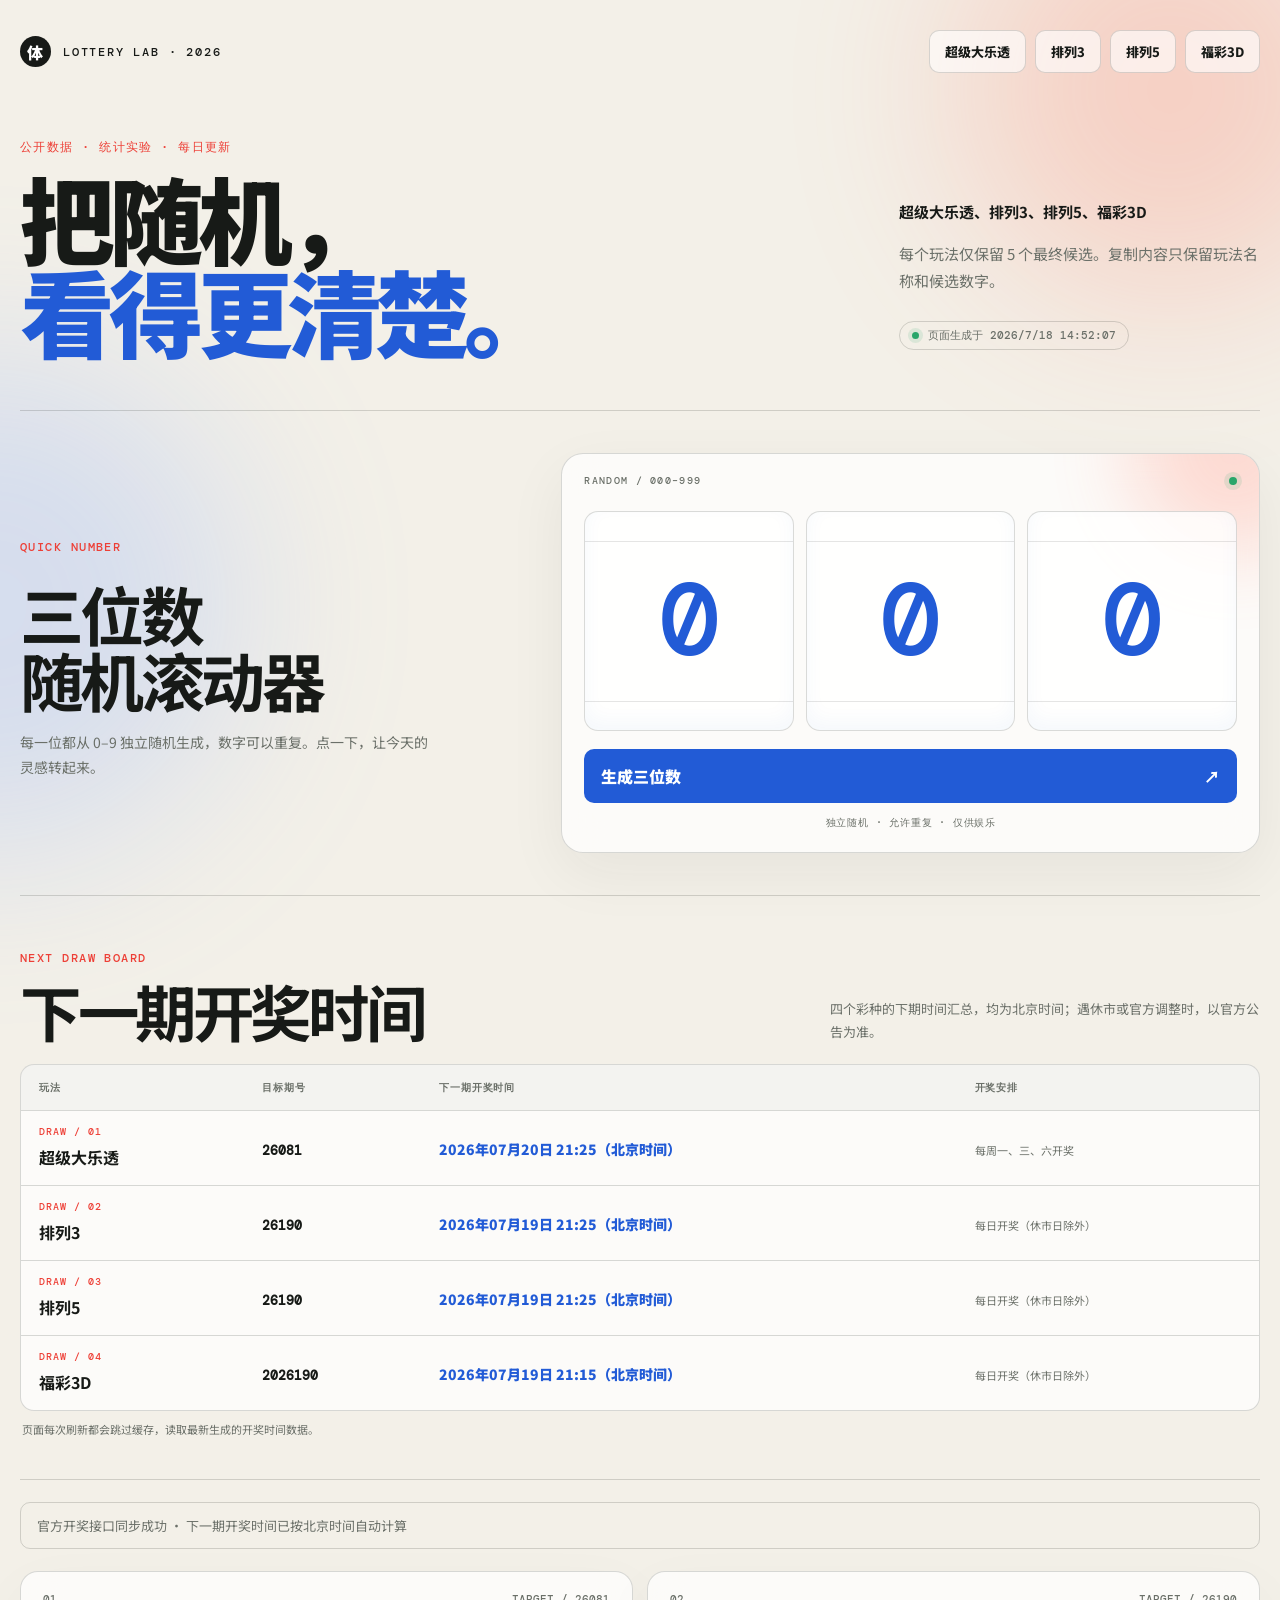
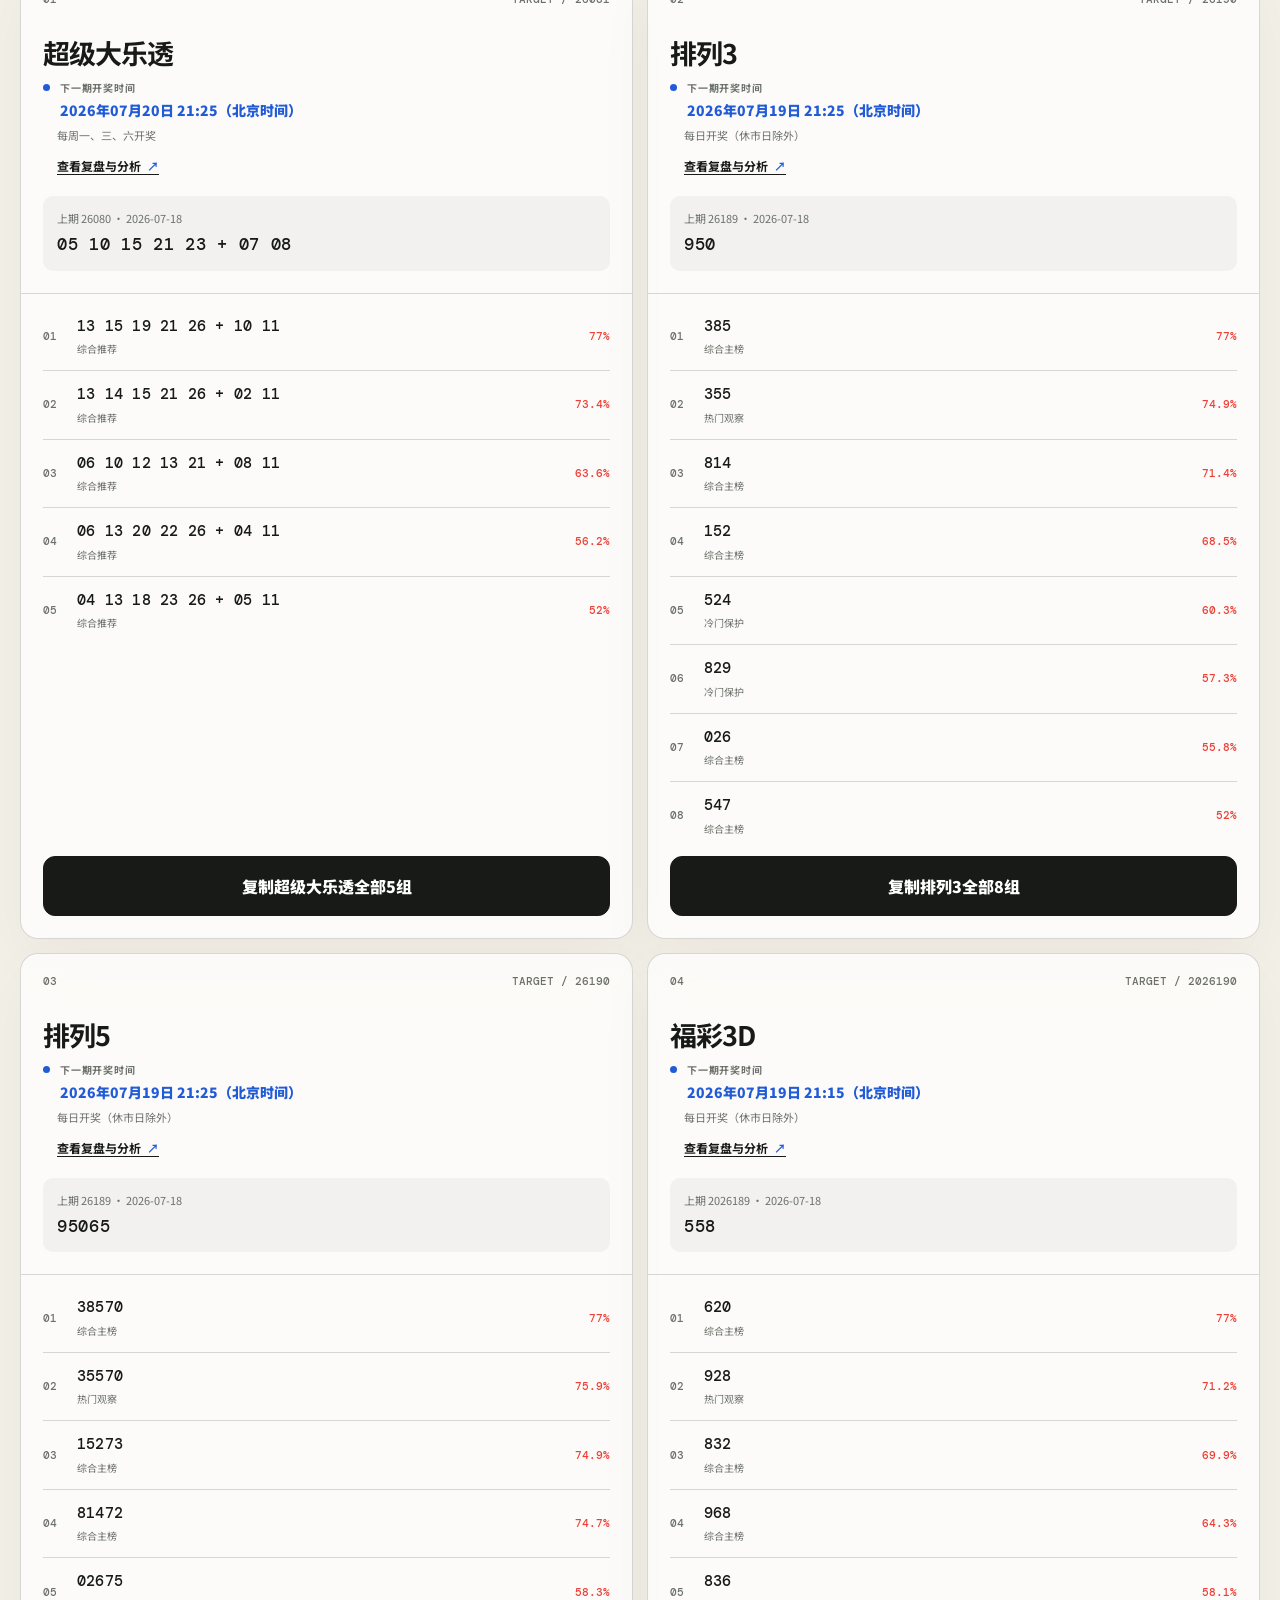
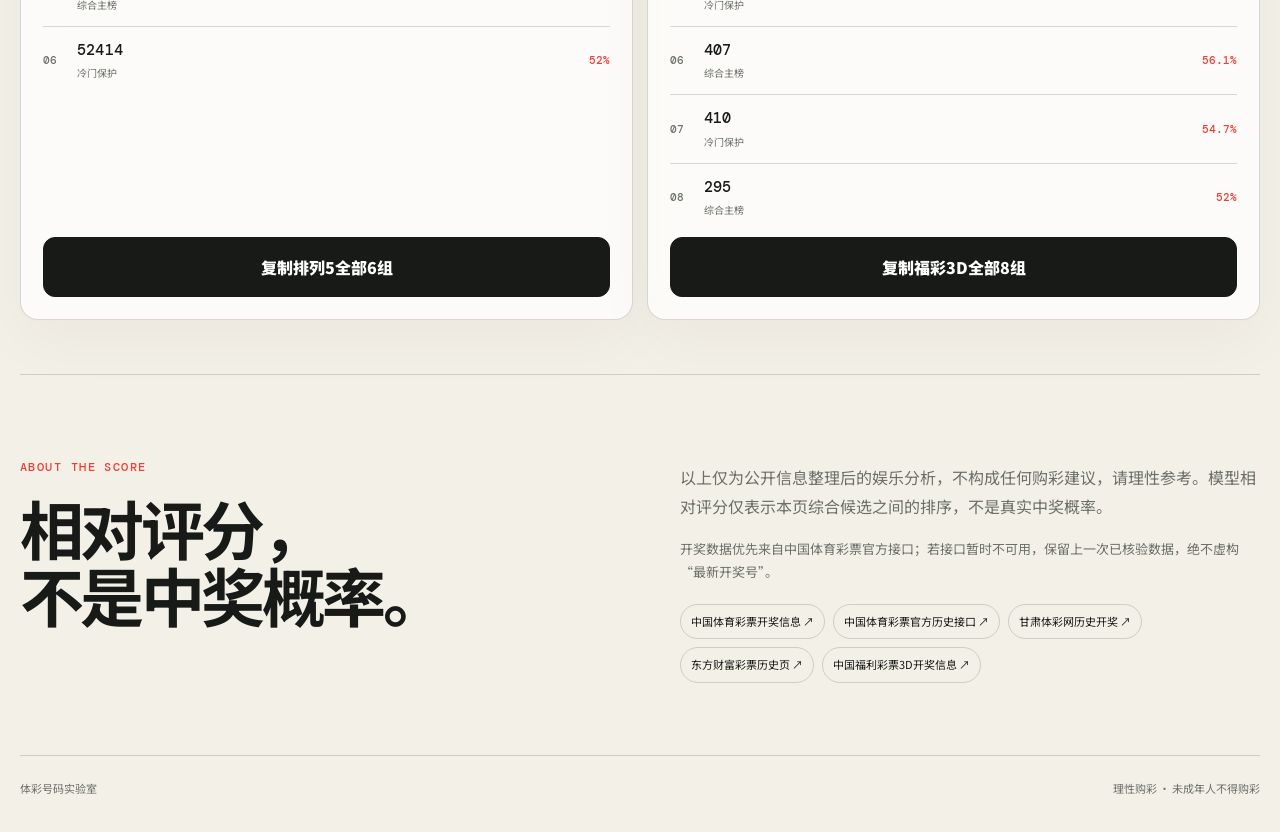
==== docs/index.html @ 4c5c23c2 "合并冷热候选为综合推荐清单" ====
<!doctype html>
<html lang="zh-CN">
<head>
  <meta charset="utf-8">
  <meta name="viewport" content="width=device-width, initial-scale=1">
  <meta name="description" content="超级大乐透、排列3、排列5、福彩3D公开开奖数据与娱乐候选排序。">
  <title>体彩号码实验室</title>
  <link rel="preconnect" href="https://fonts.googleapis.com">
  <link rel="preconnect" href="https://fonts.gstatic.com" crossorigin>
  <link href="https://fonts.googleapis.com/css2?family=DM+Mono:wght@400;500&family=Noto+Sans+SC:wght@400;500;600;700;900&display=swap" rel="stylesheet">
  <link rel="stylesheet" href="./assets/css/app.css?v=20260718-2">
</head>
<body>
  <div class="ambient ambient-a"></div>
  <div class="ambient ambient-b"></div>
  <main class="shell">
    <header class="hero">
      <div class="hero-top">
        <div class="brand"><span class="brand-mark">体</span><span>LOTTERY LAB · 2026</span></div>
        <nav class="theme-nav" aria-label="玩法导航">
          <a href="./dlt/">超级大乐透</a>
          <a href="./pl3/">排列3</a>
          <a href="./pl5/">排列5</a>
          <a href="./fc3d/">福彩3D</a>
        </nav>
      </div>
      <div class="hero-grid">
        <div>
          <p class="kicker">公开数据 · 统计实验 · 每日更新</p>
          <h1>把随机，<br><em>看得更清楚。</em></h1>
        </div>
        <div class="hero-aside">
          <p>超级大乐透、排列3、排列5、福彩3D</p>
          <p>每个玩法仅保留 5 个最终候选。复制内容只保留玩法名称和候选数字。</p>
          <div id="generated" class="sync-pill"><span></span>载入数据中</div>
        </div>
      </div>
    </header>

    <section class="number-roller" aria-labelledby="roller-title">
      <div class="roller-copy">
        <p class="section-label">QUICK NUMBER</p>
        <h2 id="roller-title">三位数<br>随机滚动器</h2>
        <p>每一位都从 0–9 独立随机生成，数字可以重复。点一下，让今天的灵感转起来。</p>
      </div>
      <div class="roller-machine">
        <div class="roller-topline">
          <span>RANDOM / 000–999</span>
          <span class="roller-light" aria-hidden="true"></span>
        </div>
        <div class="digit-window" aria-hidden="true">
          <span class="digit" data-digit>0</span>
          <span class="digit" data-digit>0</span>
          <span class="digit" data-digit>0</span>
        </div>
        <p id="roller-result" class="sr-only" aria-live="polite">当前号码：000</p>
        <button id="roll-button" class="roll-button" type="button">
          <span>生成三位数</span><span aria-hidden="true">↗</span>
        </button>
        <p class="roller-note">独立随机 · 允许重复 · 仅供娱乐</p>
      </div>
    </section>

    <section class="draw-board" aria-labelledby="draw-board-title">
      <div class="draw-board-head">
        <div>
          <p class="section-label">NEXT DRAW BOARD</p>
          <h2 id="draw-board-title">下一期开奖时间</h2>
        </div>
        <p class="draw-board-note">四个彩种的下期时间汇总，均为北京时间；遇休市或官方调整时，以官方公告为准。</p>
      </div>
      <div class="draw-board-table-wrap">
        <table class="draw-board-table">
          <thead>
            <tr>
              <th scope="col">玩法</th>
              <th scope="col">目标期号</th>
              <th scope="col">下一期开奖时间</th>
              <th scope="col">开奖安排</th>
            </tr>
          </thead>
          <tbody id="draw-board" aria-live="polite"></tbody>
        </table>
      </div>
      <p class="draw-board-refresh">页面每次刷新都会跳过缓存，读取最新生成的开奖时间数据。</p>
    </section>

    <section id="status" class="notice">正在读取最新数据……</section>
    <section id="games" class="games" aria-live="polite"></section>

    <section class="method">
      <div>
        <p class="section-label">ABOUT THE SCORE</p>
        <h2>相对评分，<br>不是中奖概率。</h2>
      </div>
      <div>
        <p id="disclaimer"></p>
        <p class="source-line">开奖数据优先来自中国体育彩票官方接口；若接口暂时不可用，保留上一次已核验数据，绝不虚构“最新开奖号”。</p>
        <div id="sources" class="sources"></div>
      </div>
    </section>

    <footer><span>体彩号码实验室</span><span>理性购彩 · 未成年人不得购彩</span></footer>
  </main>
  <div id="toast" class="toast" role="status"></div>
  <script src="./assets/js/app.js?v=20260718-2"></script>
</body>
</html>
---- docs/assets/css/app.css ----
:root {
  --ink: #171a17;
  --paper: #f3f0e8;
  --card: rgba(255,255,255,.72);
  --muted: #6b7069;
  --line: rgba(23,26,23,.16);
  --red: #ed3f36;
  --blue: #225bd6;
  --acid: #dfff54;
}

* { box-sizing: border-box; }
html { scroll-behavior: smooth; }
body {
  margin: 0;
  color: var(--ink);
  background: var(--paper);
  font-family: "Noto Sans SC", system-ui, sans-serif;
  min-height: 100vh;
  overflow-x: hidden;
}

button, a { font: inherit; }
.sr-only { position: absolute; width: 1px; height: 1px; padding: 0; margin: -1px; overflow: hidden; clip: rect(0, 0, 0, 0); white-space: nowrap; border: 0; }
.ambient { position: fixed; z-index: -1; border-radius: 999px; filter: blur(90px); opacity: .25; }
.ambient-a { width: 420px; height: 420px; background: #ff755d; top: -120px; right: -100px; }
.ambient-b { width: 500px; height: 500px; background: #80a7ff; bottom: 5%; left: -260px; }
.shell { width: min(1280px, calc(100% - 40px)); margin: 0 auto; }

.hero { padding: 30px 0 54px; border-bottom: 1px solid var(--line); }
.hero-top { display: flex; align-items: center; justify-content: space-between; gap: 24px; }
.brand { display: flex; align-items: center; gap: 12px; font: 500 12px/1 "DM Mono", monospace; letter-spacing: .15em; }
.brand-mark { display: grid; place-items: center; width: 31px; height: 31px; color: white; background: var(--ink); border-radius: 50%; font: 900 16px/1 "Noto Sans SC"; }
.theme-nav { display: flex; flex-wrap: wrap; justify-content: flex-end; gap: 9px; }
.theme-nav a { padding: 11px 15px; color: var(--ink); background: rgba(255,255,255,.62); border: 1px solid var(--line); border-radius: 10px; text-decoration: none; font-size: 13px; font-weight: 800; transition: color .18s, background .18s, border-color .18s, transform .18s; }
.theme-nav a:hover { color: white; background: var(--blue); border-color: var(--blue); transform: translateY(-2px); }
.theme-nav a:focus-visible { outline: 3px solid var(--blue); outline-offset: 2px; }
.hero-grid { display: grid; grid-template-columns: 1.55fr .7fr; align-items: end; gap: 80px; margin-top: 54px; }
.kicker, .section-label { font: 500 12px/1.4 "DM Mono", monospace; letter-spacing: .12em; color: var(--red); }
h1 { margin: 15px 0 0; font-size: clamp(48px, 7.4vw, 104px); line-height: .98; letter-spacing: -.065em; font-weight: 900; }
h1 em { color: var(--blue); font-style: normal; }
.hero-aside { font-size: 15px; line-height: 1.8; color: var(--muted); padding-bottom: 6px; }
.hero-aside p:first-child { color: var(--ink); font-weight: 700; }
.sync-pill { display: inline-flex; align-items: center; gap: 9px; margin-top: 12px; padding: 8px 12px; border: 1px solid var(--line); border-radius: 99px; font: 500 11px/1 "DM Mono", monospace; }
.sync-pill span { width: 7px; height: 7px; background: #28a66a; border-radius: 50%; box-shadow: 0 0 0 4px rgba(40,166,106,.12); }

.number-roller { display: grid; grid-template-columns: .82fr 1.18fr; gap: 56px; align-items: stretch; padding: 42px 0; border-bottom: 1px solid var(--line); }
.roller-copy { display: flex; flex-direction: column; justify-content: center; padding: 12px 0; }
.roller-copy h2 { margin: 14px 0 18px; font-size: clamp(38px, 5vw, 70px); line-height: 1.02; letter-spacing: -.055em; }
.roller-copy > p:last-child { max-width: 410px; margin: 0; color: var(--muted); font-size: 14px; line-height: 1.8; }
.roller-machine { position: relative; overflow: hidden; padding: 22px; color: var(--ink); background: var(--card); border: 1px solid var(--line); border-radius: 22px; box-shadow: 0 20px 60px rgba(40,38,30,.06); backdrop-filter: blur(18px); }
.roller-machine::after { content: ""; position: absolute; width: 210px; height: 210px; right: -80px; top: -110px; border-radius: 50%; background: #ff755d; filter: blur(42px); opacity: .24; pointer-events: none; }
.roller-topline { position: relative; z-index: 1; display: flex; align-items: center; justify-content: space-between; color: var(--muted); font: 500 10px/1 "DM Mono", monospace; letter-spacing: .13em; }
.roller-light { width: 8px; height: 8px; background: #28a66a; border-radius: 50%; box-shadow: 0 0 0 5px rgba(40,166,106,.12); }
.digit-window { position: relative; z-index: 1; display: grid; grid-template-columns: repeat(3, minmax(0,1fr)); gap: 12px; margin: 25px 0 18px; }
.digit { position: relative; display: grid; place-items: center; min-width: 0; aspect-ratio: 1 / 1.05; overflow: hidden; color: var(--blue); background: rgba(255,255,255,.8); border: 1px solid var(--line); border-radius: 14px; font: 500 clamp(54px, 8vw, 102px)/1 "DM Mono", monospace; font-variant-numeric: tabular-nums; box-shadow: inset 0 -8px 20px rgba(34,91,214,.045); }
.digit::before, .digit::after { content: ""; position: absolute; left: 0; width: 100%; height: 1px; background: rgba(23,26,23,.11); }
.digit::before { top: 13%; }
.digit::after { bottom: 13%; }
.digit.spinning { color: var(--red); animation: digit-pulse .12s linear infinite alternate; }
.roll-button { position: relative; z-index: 1; display: flex; align-items: center; justify-content: space-between; width: 100%; padding: 15px 17px; color: white; background: var(--blue); border: 0; border-radius: 10px; cursor: pointer; font-weight: 900; transition: transform .18s, background .18s; }
.roll-button:hover { transform: translateY(-2px); background: var(--ink); }
.roll-button:focus-visible { outline: 3px solid var(--ink); outline-offset: 3px; }
.roll-button:disabled { cursor: wait; transform: none; opacity: .72; }
.roller-note { position: relative; z-index: 1; margin: 13px 0 0; color: var(--muted); text-align: center; font: 500 10px/1.4 "DM Mono", monospace; letter-spacing: .08em; }
@keyframes digit-pulse { from { transform: translateY(-2px); opacity: .62; } to { transform: translateY(2px); opacity: 1; } }

.notice { margin: 22px 0; padding: 13px 16px; border: 1px solid var(--line); border-radius: 10px; color: var(--muted); font-size: 13px; }
.draw-board { padding: 42px 0; border-bottom: 1px solid var(--line); }
.draw-board-head { display: flex; align-items: end; justify-content: space-between; gap: 24px; margin-bottom: 20px; }
.draw-board-head h2 { margin: 10px 0 0; font-size: clamp(34px, 4.8vw, 62px); line-height: 1.05; letter-spacing: -.055em; }
.draw-board-note { max-width: 430px; margin: 0; color: var(--muted); font-size: 13px; line-height: 1.75; }
.draw-board-table-wrap { overflow-x: auto; background: var(--card); border: 1px solid var(--line); border-radius: 14px; }
.draw-board-table { width: 100%; min-width: 760px; border-collapse: collapse; }
.draw-board-table th, .draw-board-table td { padding: 16px 18px; text-align: left; border-bottom: 1px solid var(--line); }
.draw-board-table th { color: var(--muted); background: rgba(23,26,23,.035); font: 700 10px/1.3 "DM Mono", monospace; letter-spacing: .08em; }
.draw-board-table tbody tr:last-child td { border-bottom: 0; }
.draw-board-table tbody tr { transition: background .18s; }
.draw-board-table tbody tr:hover { background: rgba(26,95,255,.045); }
.draw-board-game { display: grid; gap: 8px; color: inherit; text-decoration: none; }
.draw-board-game strong { font-size: 16px; }
.draw-board-index { color: var(--red); font: 500 10px/1 "DM Mono", monospace; letter-spacing: .1em; }
.draw-board-table time { color: var(--blue); font-size: 14px; font-weight: 900; line-height: 1.5; }
.draw-board-issue { font: 700 13px/1.4 "DM Mono", monospace; }
.draw-board-schedule { color: var(--muted); font-size: 11px; }
.draw-board-refresh { margin: 10px 2px 0; color: var(--muted); font-size: 11px; }
.games { display: grid; grid-template-columns: repeat(2, minmax(0, 1fr)); grid-auto-rows: 1fr; gap: 14px; padding-bottom: 54px; }
.game-card { display: flex; flex-direction: column; min-width: 0; background: var(--card); border: 1px solid var(--line); border-radius: 18px; overflow: hidden; backdrop-filter: blur(18px); box-shadow: 0 20px 60px rgba(40,38,30,.04); }
.game-head { padding: 22px; border-bottom: 1px solid var(--line); }
.game-index { display: flex; justify-content: space-between; color: var(--muted); font: 500 11px/1 "DM Mono", monospace; }
.game-head h2 { margin: 28px 0 8px; font-size: 27px; letter-spacing: -.04em; }
.draw-time { display: grid; grid-template-columns: auto 1fr; align-items: center; gap: 5px 10px; margin: 0; color: var(--blue); }
.draw-time::before { content: ""; width: 7px; height: 7px; border-radius: 50%; background: var(--blue); }
.draw-time span { grid-column: 2; color: var(--muted); font-size: 10px; font-weight: 700; letter-spacing: .08em; }
.draw-time time { grid-column: 2; font-size: 14px; font-weight: 900; }
.schedule { margin: 7px 0 0 14px; color: var(--muted); font-size: 11px; }
.detail-link { display: inline-flex; align-items: center; gap: 6px; margin: 14px 0 0 14px; color: var(--ink); font-size: 12px; font-weight: 700; text-decoration: none; border-bottom: 1px solid var(--ink); }
.detail-link span { color: var(--blue); }
.detail-link:hover { color: var(--blue); border-color: var(--blue); }
.latest { margin-top: 20px; padding: 14px; background: rgba(23,26,23,.045); border-radius: 10px; }
.meta { color: var(--muted); font-size: 11px; }
.latest-number { margin-top: 7px; font: 500 17px/1.4 "DM Mono", monospace; letter-spacing: .04em; }
.candidates { padding: 9px 22px 6px; }
.candidate { display: grid; grid-template-columns: 27px minmax(0,1fr) auto; align-items: center; gap: 7px; padding: 14px 0; border-bottom: 1px solid var(--line); }
.candidate:last-child { border: 0; }
.rank { color: var(--muted); font: 500 11px/1 "DM Mono", monospace; }
.candidate-main { display: grid; gap: 5px; min-width: 0; }
.candidate-number { overflow: hidden; text-overflow: ellipsis; white-space: nowrap; font: 500 15px/1.3 "DM Mono", monospace; letter-spacing: .015em; }
.candidate-label { color: var(--muted); font-size: 10px; }
.score { color: var(--red); font: 500 11px/1 "DM Mono", monospace; white-space: nowrap; }
.copy-one { grid-column: 2 / 4; justify-self: start; padding: 0; color: var(--muted); background: none; border: 0; cursor: pointer; font-size: 11px; transition: color .2s; }
.copy-one:hover { color: var(--blue); }
.copy-all { min-height: 58px; margin: auto 22px 22px; padding: 17px 20px; border: 1px solid var(--ink); border-radius: 12px; color: white; background: var(--ink); cursor: pointer; font-size: 16px; font-weight: 900; transition: transform .18s, background .18s; }
.copy-all:hover { transform: translateY(-2px); background: var(--blue); border-color: var(--blue); }

.method { display: grid; grid-template-columns: 1fr 1fr; gap: 80px; padding: 72px 0; border-top: 1px solid var(--line); }
.method h2 { margin: 18px 0 0; font-size: clamp(36px, 5vw, 68px); line-height: 1.05; letter-spacing: -.055em; }
.method > div:last-child { color: var(--muted); line-height: 1.8; }
.source-line { font-size: 13px; }
.sources { display: flex; flex-wrap: wrap; gap: 8px; margin-top: 20px; }
.sources a { padding: 7px 10px; color: var(--ink); border: 1px solid var(--line); border-radius: 99px; font-size: 11px; text-decoration: none; }
.sources a:hover { border-color: var(--blue); color: var(--blue); }
footer { display: flex; justify-content: space-between; padding: 24px 0 36px; border-top: 1px solid var(--line); color: var(--muted); font-size: 11px; }
.toast { position: fixed; right: 22px; bottom: 22px; z-index: 5; padding: 12px 16px; color: white; background: var(--ink); border-radius: 9px; opacity: 0; transform: translateY(10px); pointer-events: none; transition: .2s; font-size: 13px; }
.toast.show { opacity: 1; transform: translateY(0); }

@media (max-width: 920px) {
  .hero-top { align-items: flex-start; flex-direction: column; }
  .theme-nav { width: 100%; display: grid; grid-template-columns: repeat(4, minmax(0, 1fr)); }
  .theme-nav a { text-align: center; }
  .hero-grid, .number-roller, .method { grid-template-columns: 1fr; gap: 32px; }
  .games { grid-template-columns: 1fr; }
}
@media (max-width: 560px) {
  .shell { width: min(100% - 24px, 1280px); }
  .hero { padding-top: 18px; }
  .theme-nav { grid-template-columns: repeat(2, minmax(0, 1fr)); }
  .hero-grid { margin-top: 42px; }
  h1 { font-size: 49px; }
  .number-roller { padding: 34px 0; gap: 24px; }
  .draw-board-head { display: block; }
  .draw-board-note { margin-top: 12px; }
  .draw-board-table th, .draw-board-table td { padding: 14px; }
  .roller-copy h2 { font-size: 42px; }
  .roller-machine { padding: 16px; border-radius: 17px; }
  .digit-window { gap: 8px; margin-top: 20px; }
  .digit { border-radius: 10px; font-size: clamp(52px, 20vw, 84px); }
  .candidate { grid-template-columns: 22px minmax(0,1fr) auto; }
  .candidate-number { font-size: 13px; }
  footer { gap: 20px; }
}

@media (prefers-reduced-motion: reduce) {
  .digit.spinning { animation: none; }
  .roll-button { transition: none; }
}
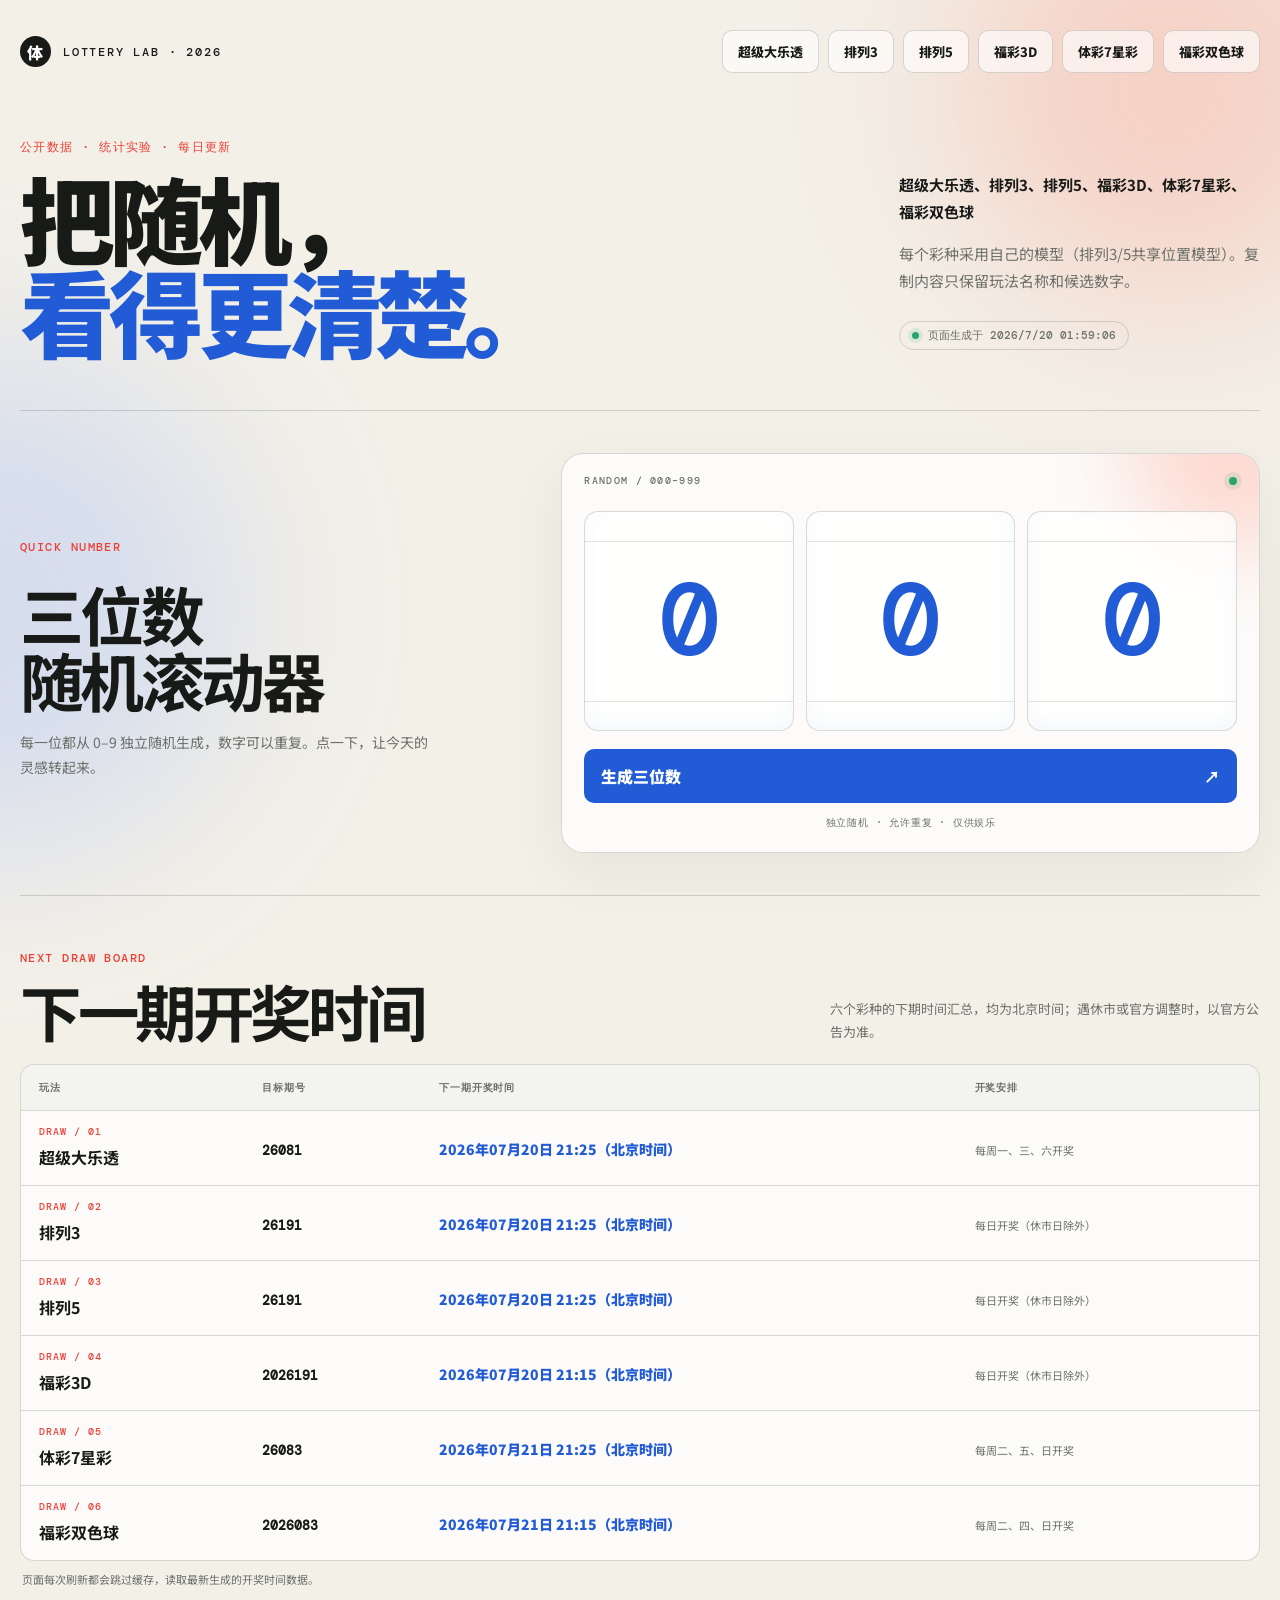
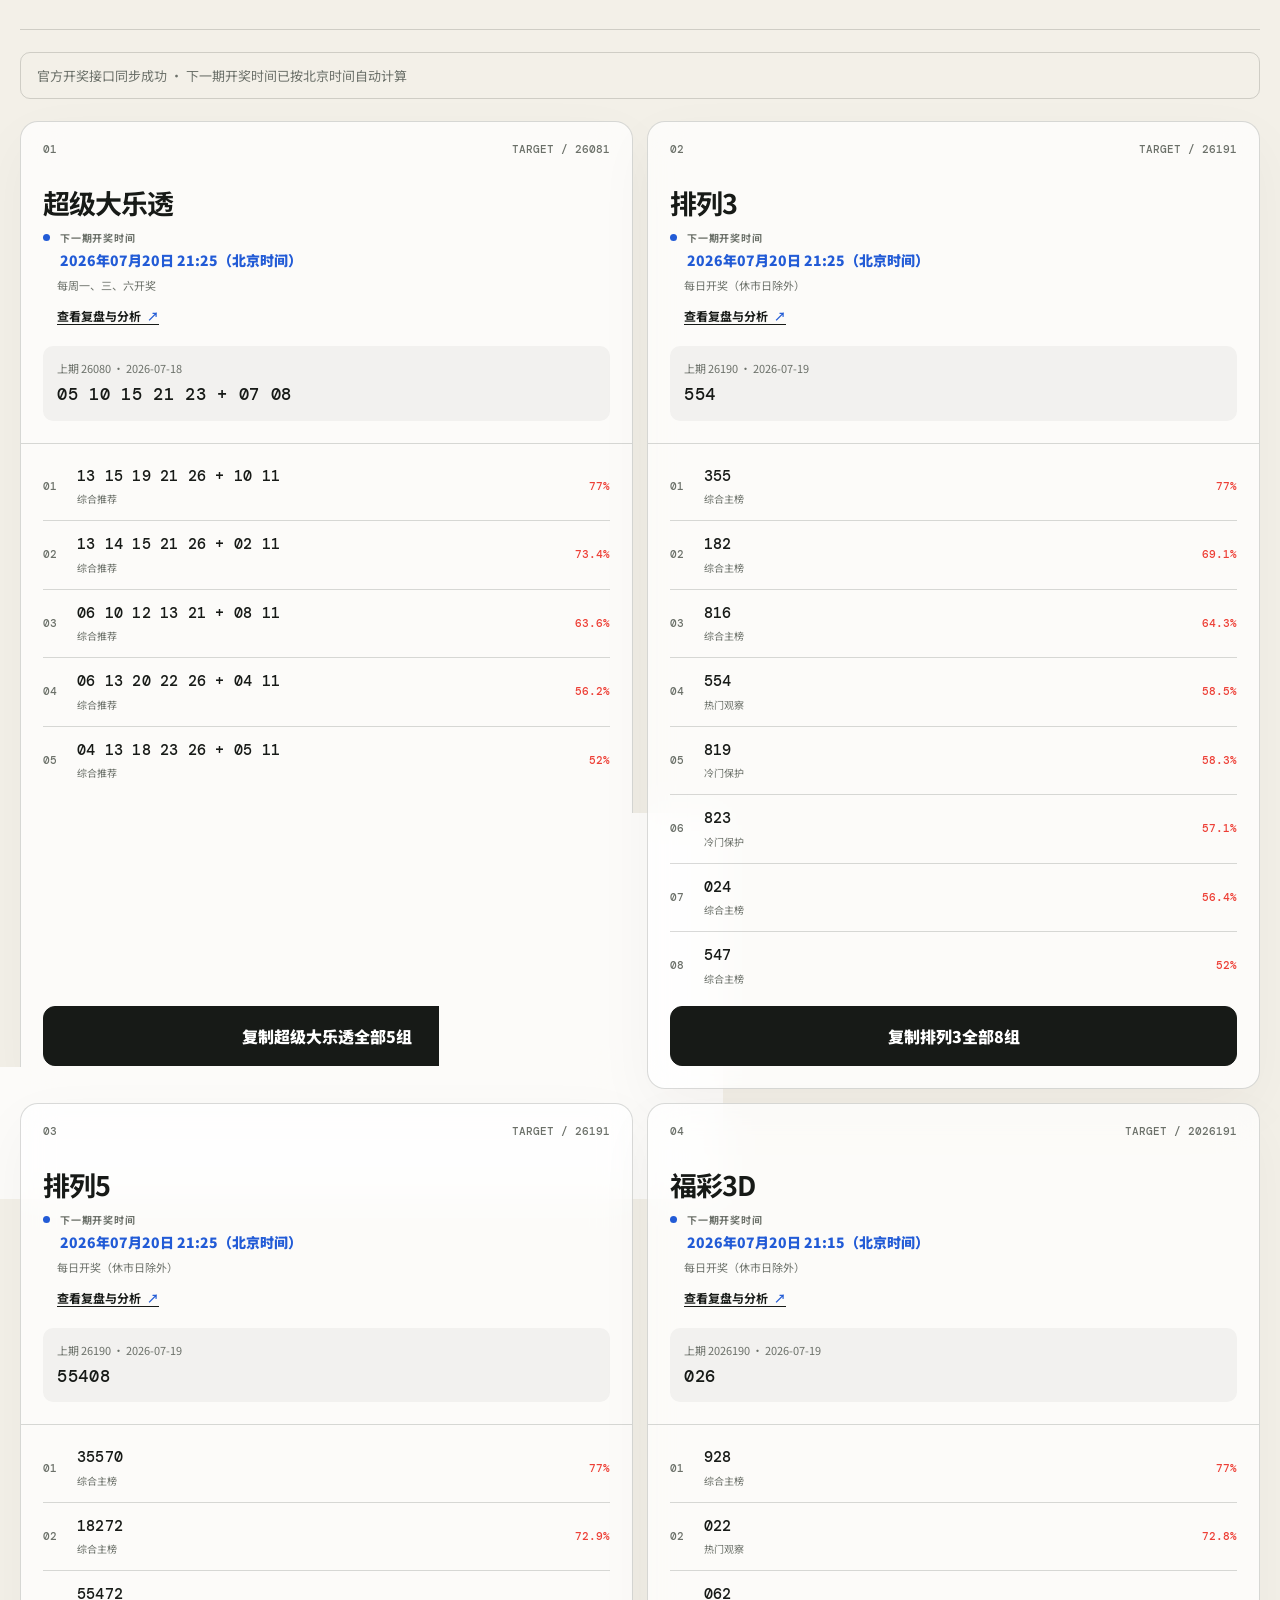
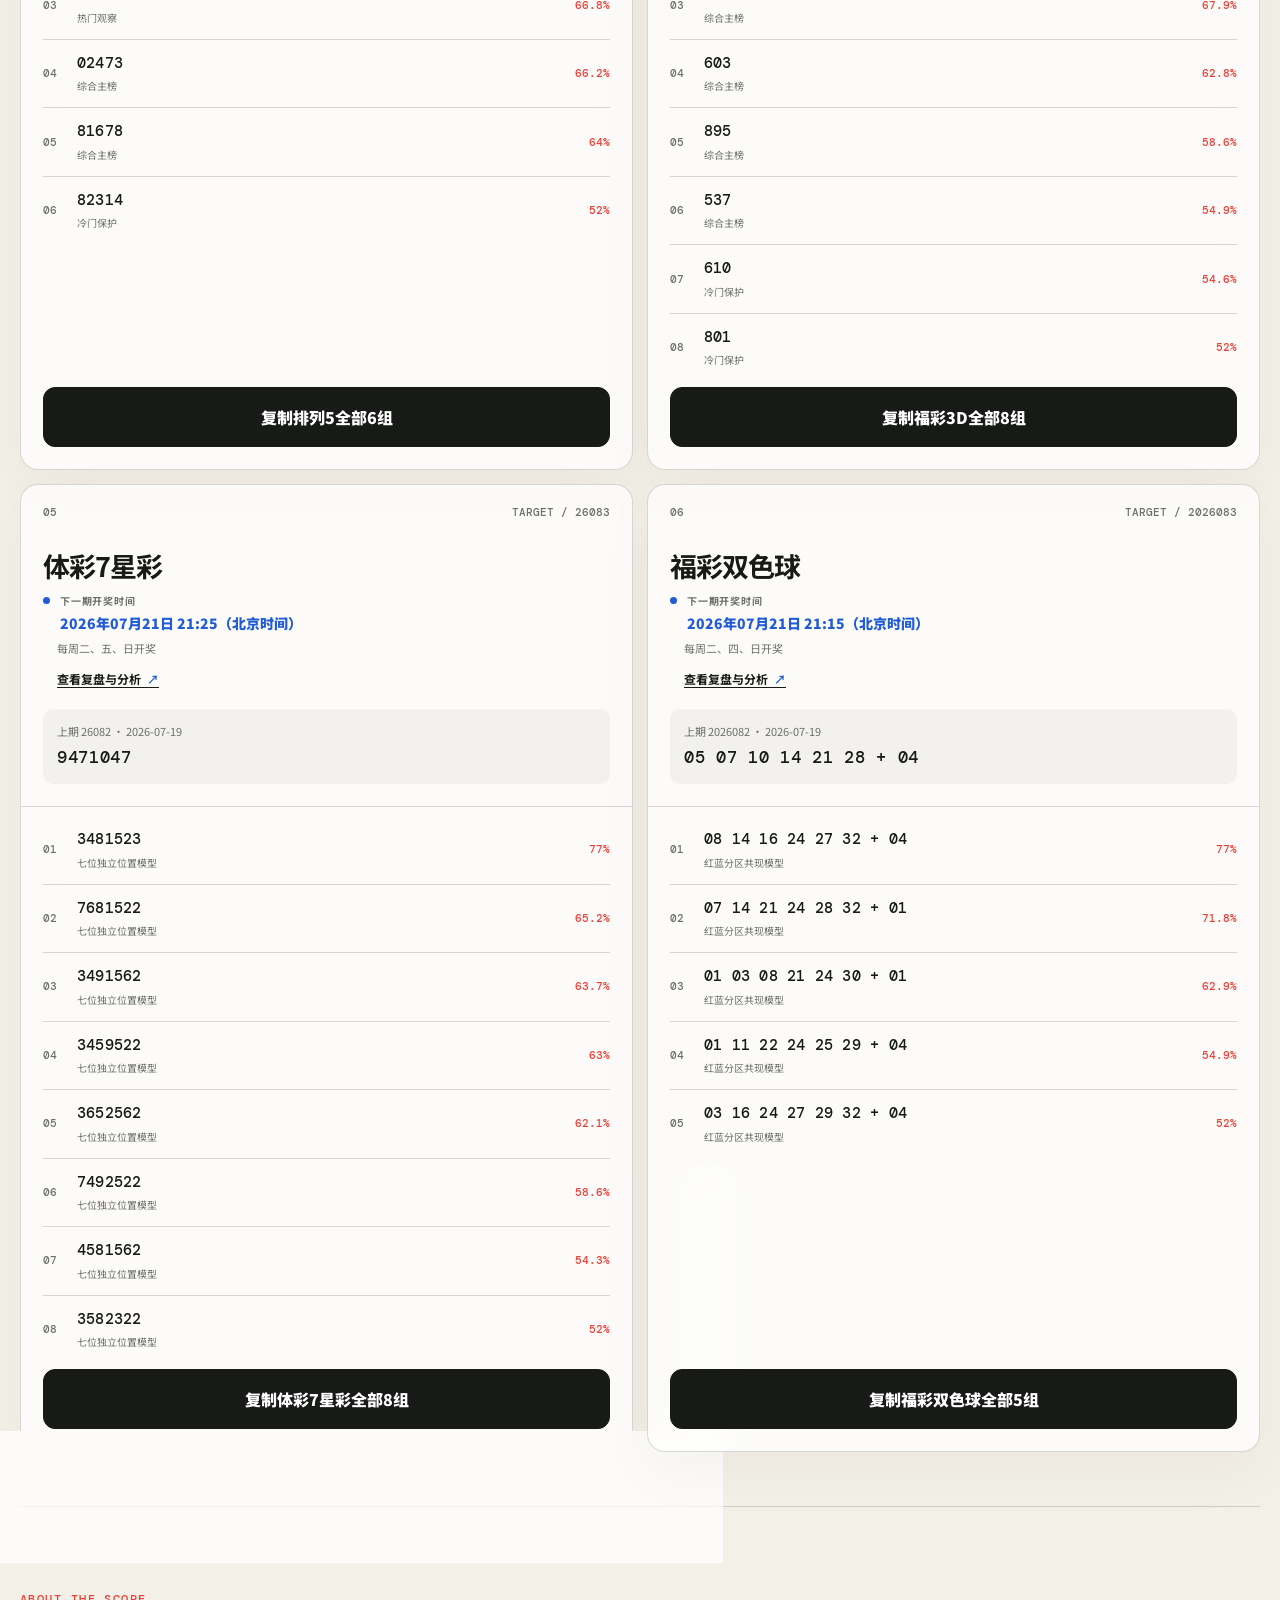
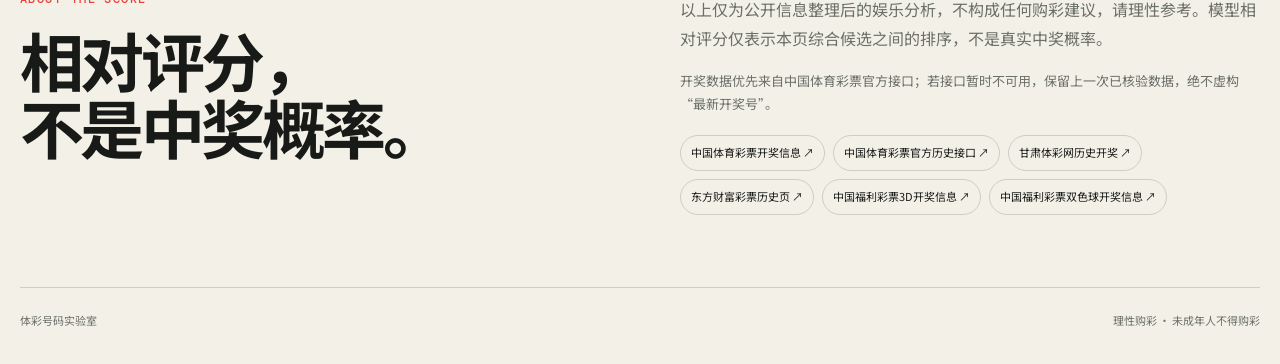
==== commit 864d12d3: "feat: add independent qxc and ssq models" ====
--- a/docs/index.html
+++ b/docs/index.html
@@ -1,108 +1,110 @@
-<!doctype html>
-<html lang="zh-CN">
-<head>
-  <meta charset="utf-8">
-  <meta name="viewport" content="width=device-width, initial-scale=1">
-  <meta name="description" content="超级大乐透、排列3、排列5、福彩3D公开开奖数据与娱乐候选排序。">
-  <title>体彩号码实验室</title>
-  <link rel="preconnect" href="https://fonts.googleapis.com">
-  <link rel="preconnect" href="https://fonts.gstatic.com" crossorigin>
-  <link href="https://fonts.googleapis.com/css2?family=DM+Mono:wght@400;500&family=Noto+Sans+SC:wght@400;500;600;700;900&display=swap" rel="stylesheet">
-  <link rel="stylesheet" href="./assets/css/app.css?v=20260718-2">
-</head>
-<body>
-  <div class="ambient ambient-a"></div>
-  <div class="ambient ambient-b"></div>
-  <main class="shell">
-    <header class="hero">
-      <div class="hero-top">
-        <div class="brand"><span class="brand-mark">体</span><span>LOTTERY LAB · 2026</span></div>
-        <nav class="theme-nav" aria-label="玩法导航">
-          <a href="./dlt/">超级大乐透</a>
-          <a href="./pl3/">排列3</a>
-          <a href="./pl5/">排列5</a>
+<!doctype html>
+<html lang="zh-CN">
+<head>
+  <meta charset="utf-8">
+  <meta name="viewport" content="width=device-width, initial-scale=1">
+  <meta name="description" content="超级大乐透、排列3、排列5、福彩3D、体彩7星彩、福彩双色球公开开奖数据与娱乐候选排序。">
+  <title>体彩号码实验室</title>
+  <link rel="preconnect" href="https://fonts.googleapis.com">
+  <link rel="preconnect" href="https://fonts.gstatic.com" crossorigin>
+  <link href="https://fonts.googleapis.com/css2?family=DM+Mono:wght@400;500&family=Noto+Sans+SC:wght@400;500;600;700;900&display=swap" rel="stylesheet">
+  <link rel="stylesheet" href="./assets/css/app.css?v=20260720-1">
+</head>
+<body>
+  <div class="ambient ambient-a"></div>
+  <div class="ambient ambient-b"></div>
+  <main class="shell">
+    <header class="hero">
+      <div class="hero-top">
+        <div class="brand"><span class="brand-mark">体</span><span>LOTTERY LAB · 2026</span></div>
+        <nav class="theme-nav" aria-label="玩法导航">
+          <a href="./dlt/">超级大乐透</a>
+          <a href="./pl3/">排列3</a>
+          <a href="./pl5/">排列5</a>
           <a href="./fc3d/">福彩3D</a>
-        </nav>
-      </div>
-      <div class="hero-grid">
-        <div>
-          <p class="kicker">公开数据 · 统计实验 · 每日更新</p>
-          <h1>把随机，<br><em>看得更清楚。</em></h1>
-        </div>
-        <div class="hero-aside">
-          <p>超级大乐透、排列3、排列5、福彩3D</p>
-          <p>每个玩法仅保留 5 个最终候选。复制内容只保留玩法名称和候选数字。</p>
-          <div id="generated" class="sync-pill"><span></span>载入数据中</div>
-        </div>
-      </div>
-    </header>
-
-    <section class="number-roller" aria-labelledby="roller-title">
-      <div class="roller-copy">
-        <p class="section-label">QUICK NUMBER</p>
-        <h2 id="roller-title">三位数<br>随机滚动器</h2>
-        <p>每一位都从 0–9 独立随机生成，数字可以重复。点一下，让今天的灵感转起来。</p>
-      </div>
-      <div class="roller-machine">
-        <div class="roller-topline">
-          <span>RANDOM / 000–999</span>
-          <span class="roller-light" aria-hidden="true"></span>
-        </div>
-        <div class="digit-window" aria-hidden="true">
-          <span class="digit" data-digit>0</span>
-          <span class="digit" data-digit>0</span>
-          <span class="digit" data-digit>0</span>
-        </div>
-        <p id="roller-result" class="sr-only" aria-live="polite">当前号码：000</p>
-        <button id="roll-button" class="roll-button" type="button">
-          <span>生成三位数</span><span aria-hidden="true">↗</span>
-        </button>
-        <p class="roller-note">独立随机 · 允许重复 · 仅供娱乐</p>
-      </div>
-    </section>
-
-    <section class="draw-board" aria-labelledby="draw-board-title">
-      <div class="draw-board-head">
-        <div>
-          <p class="section-label">NEXT DRAW BOARD</p>
-          <h2 id="draw-board-title">下一期开奖时间</h2>
-        </div>
-        <p class="draw-board-note">四个彩种的下期时间汇总，均为北京时间；遇休市或官方调整时，以官方公告为准。</p>
-      </div>
-      <div class="draw-board-table-wrap">
-        <table class="draw-board-table">
-          <thead>
-            <tr>
-              <th scope="col">玩法</th>
-              <th scope="col">目标期号</th>
-              <th scope="col">下一期开奖时间</th>
-              <th scope="col">开奖安排</th>
-            </tr>
-          </thead>
-          <tbody id="draw-board" aria-live="polite"></tbody>
-        </table>
-      </div>
-      <p class="draw-board-refresh">页面每次刷新都会跳过缓存，读取最新生成的开奖时间数据。</p>
-    </section>
-
-    <section id="status" class="notice">正在读取最新数据……</section>
-    <section id="games" class="games" aria-live="polite"></section>
-
-    <section class="method">
-      <div>
-        <p class="section-label">ABOUT THE SCORE</p>
-        <h2>相对评分，<br>不是中奖概率。</h2>
-      </div>
-      <div>
-        <p id="disclaimer"></p>
-        <p class="source-line">开奖数据优先来自中国体育彩票官方接口；若接口暂时不可用，保留上一次已核验数据，绝不虚构“最新开奖号”。</p>
-        <div id="sources" class="sources"></div>
-      </div>
-    </section>
-
-    <footer><span>体彩号码实验室</span><span>理性购彩 · 未成年人不得购彩</span></footer>
-  </main>
-  <div id="toast" class="toast" role="status"></div>
-  <script src="./assets/js/app.js?v=20260718-2"></script>
-</body>
-</html>
+          <a href="./qxc/">体彩7星彩</a>
+          <a href="./ssq/">福彩双色球</a>
+        </nav>
+      </div>
+      <div class="hero-grid">
+        <div>
+          <p class="kicker">公开数据 · 统计实验 · 每日更新</p>
+          <h1>把随机，<br><em>看得更清楚。</em></h1>
+        </div>
+        <div class="hero-aside">
+          <p>超级大乐透、排列3、排列5、福彩3D、体彩7星彩、福彩双色球</p>
+          <p>每个彩种采用自己的模型（排列3/5共享位置模型）。复制内容只保留玩法名称和候选数字。</p>
+          <div id="generated" class="sync-pill"><span></span>载入数据中</div>
+        </div>
+      </div>
+    </header>
+
+    <section class="number-roller" aria-labelledby="roller-title">
+      <div class="roller-copy">
+        <p class="section-label">QUICK NUMBER</p>
+        <h2 id="roller-title">三位数<br>随机滚动器</h2>
+        <p>每一位都从 0–9 独立随机生成，数字可以重复。点一下，让今天的灵感转起来。</p>
+      </div>
+      <div class="roller-machine">
+        <div class="roller-topline">
+          <span>RANDOM / 000–999</span>
+          <span class="roller-light" aria-hidden="true"></span>
+        </div>
+        <div class="digit-window" aria-hidden="true">
+          <span class="digit" data-digit>0</span>
+          <span class="digit" data-digit>0</span>
+          <span class="digit" data-digit>0</span>
+        </div>
+        <p id="roller-result" class="sr-only" aria-live="polite">当前号码：000</p>
+        <button id="roll-button" class="roll-button" type="button">
+          <span>生成三位数</span><span aria-hidden="true">↗</span>
+        </button>
+        <p class="roller-note">独立随机 · 允许重复 · 仅供娱乐</p>
+      </div>
+    </section>
+
+    <section class="draw-board" aria-labelledby="draw-board-title">
+      <div class="draw-board-head">
+        <div>
+          <p class="section-label">NEXT DRAW BOARD</p>
+          <h2 id="draw-board-title">下一期开奖时间</h2>
+        </div>
+        <p class="draw-board-note">六个彩种的下期时间汇总，均为北京时间；遇休市或官方调整时，以官方公告为准。</p>
+      </div>
+      <div class="draw-board-table-wrap">
+        <table class="draw-board-table">
+          <thead>
+            <tr>
+              <th scope="col">玩法</th>
+              <th scope="col">目标期号</th>
+              <th scope="col">下一期开奖时间</th>
+              <th scope="col">开奖安排</th>
+            </tr>
+          </thead>
+          <tbody id="draw-board" aria-live="polite"></tbody>
+        </table>
+      </div>
+      <p class="draw-board-refresh">页面每次刷新都会跳过缓存，读取最新生成的开奖时间数据。</p>
+    </section>
+
+    <section id="status" class="notice">正在读取最新数据……</section>
+    <section id="games" class="games" aria-live="polite"></section>
+
+    <section class="method">
+      <div>
+        <p class="section-label">ABOUT THE SCORE</p>
+        <h2>相对评分，<br>不是中奖概率。</h2>
+      </div>
+      <div>
+        <p id="disclaimer"></p>
+        <p class="source-line">开奖数据优先来自中国体育彩票官方接口；若接口暂时不可用，保留上一次已核验数据，绝不虚构“最新开奖号”。</p>
+        <div id="sources" class="sources"></div>
+      </div>
+    </section>
+
+    <footer><span>体彩号码实验室</span><span>理性购彩 · 未成年人不得购彩</span></footer>
+  </main>
+  <div id="toast" class="toast" role="status"></div>
+  <script src="./assets/js/app.js?v=20260720-1"></script>
+</body>
+</html>
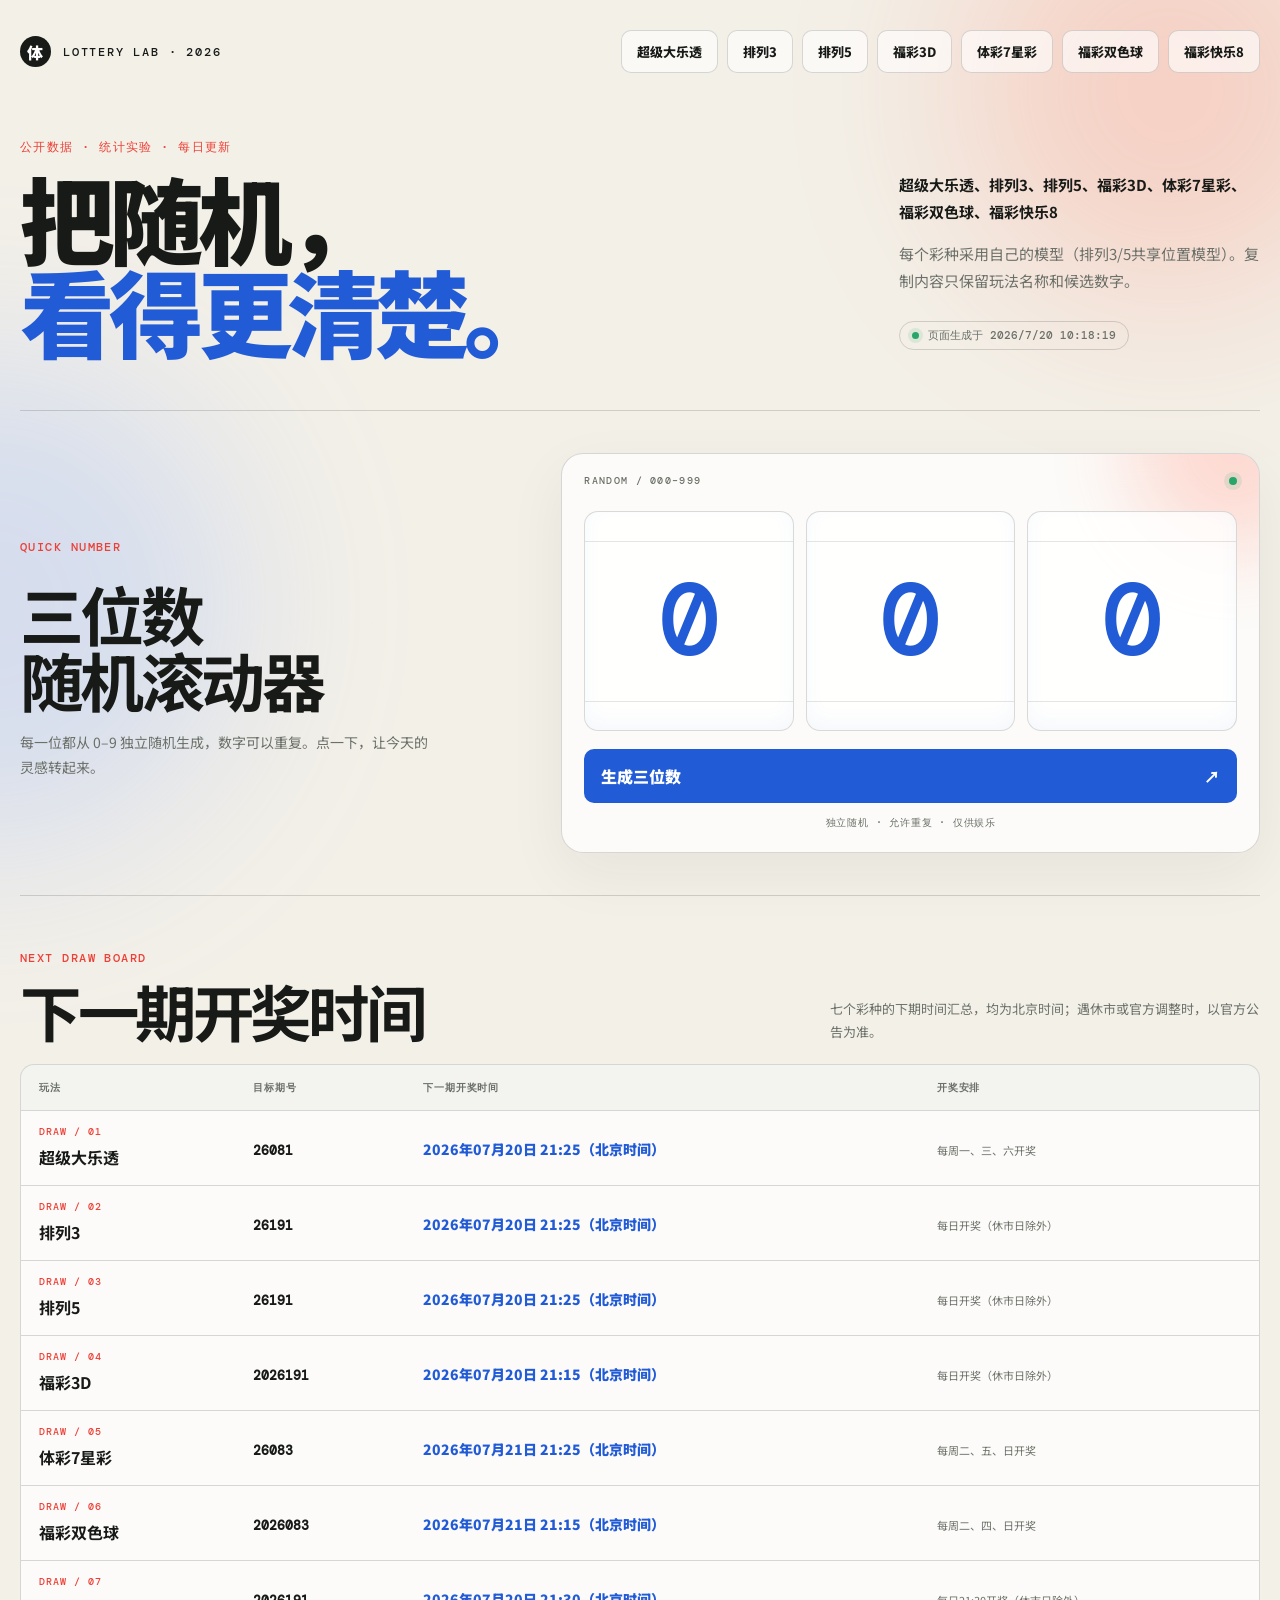
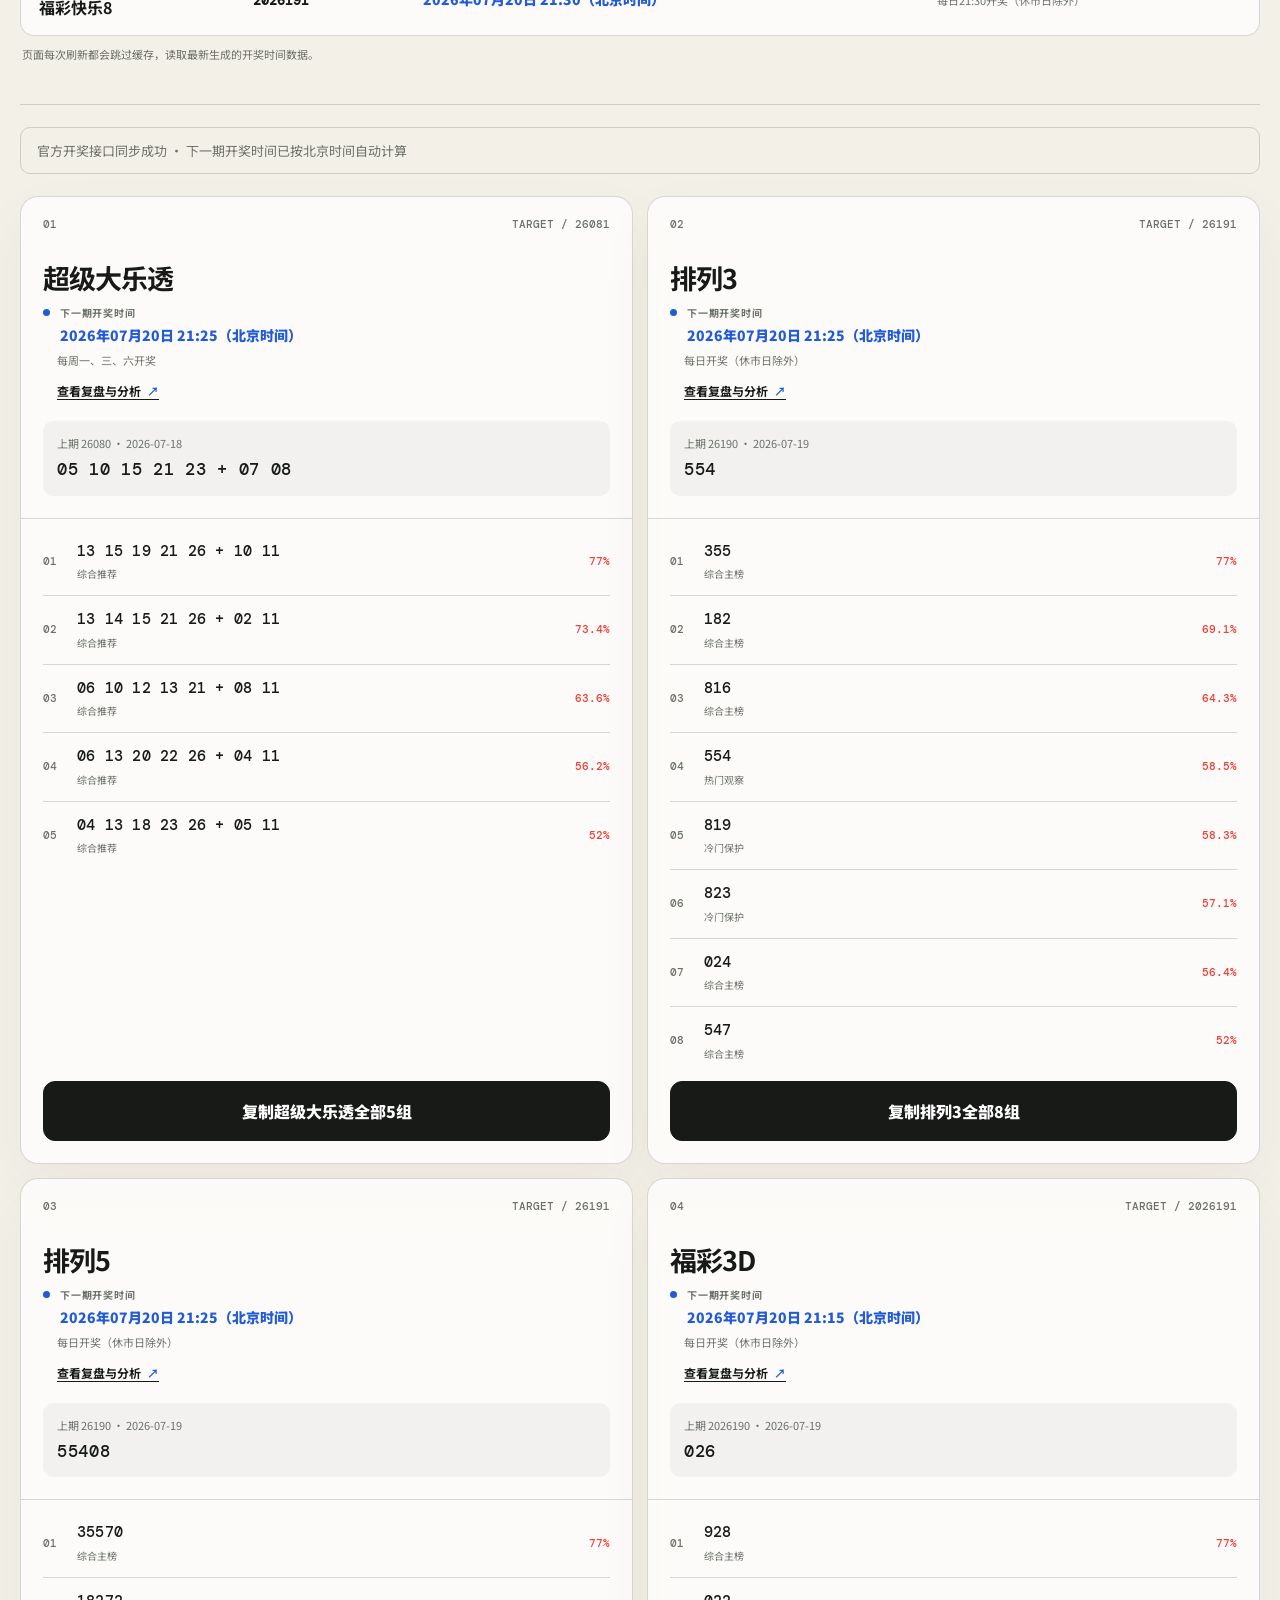
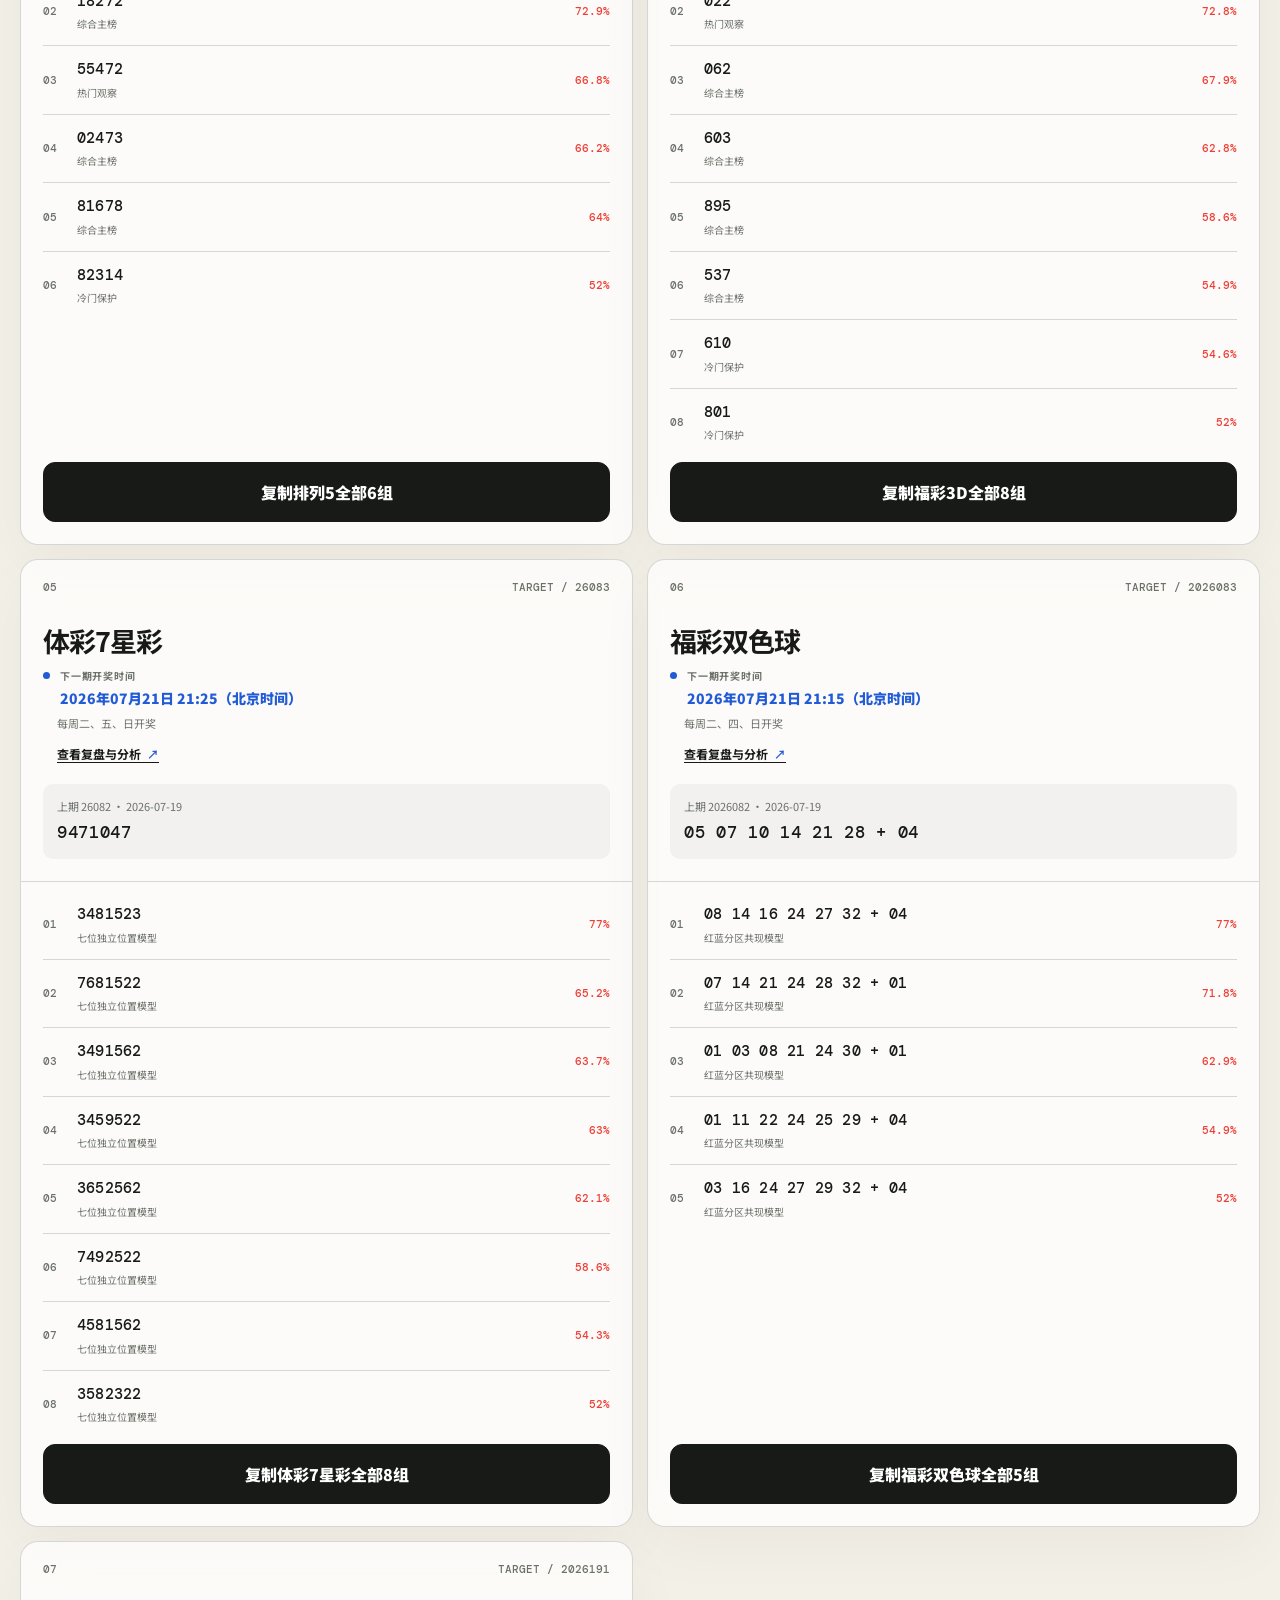
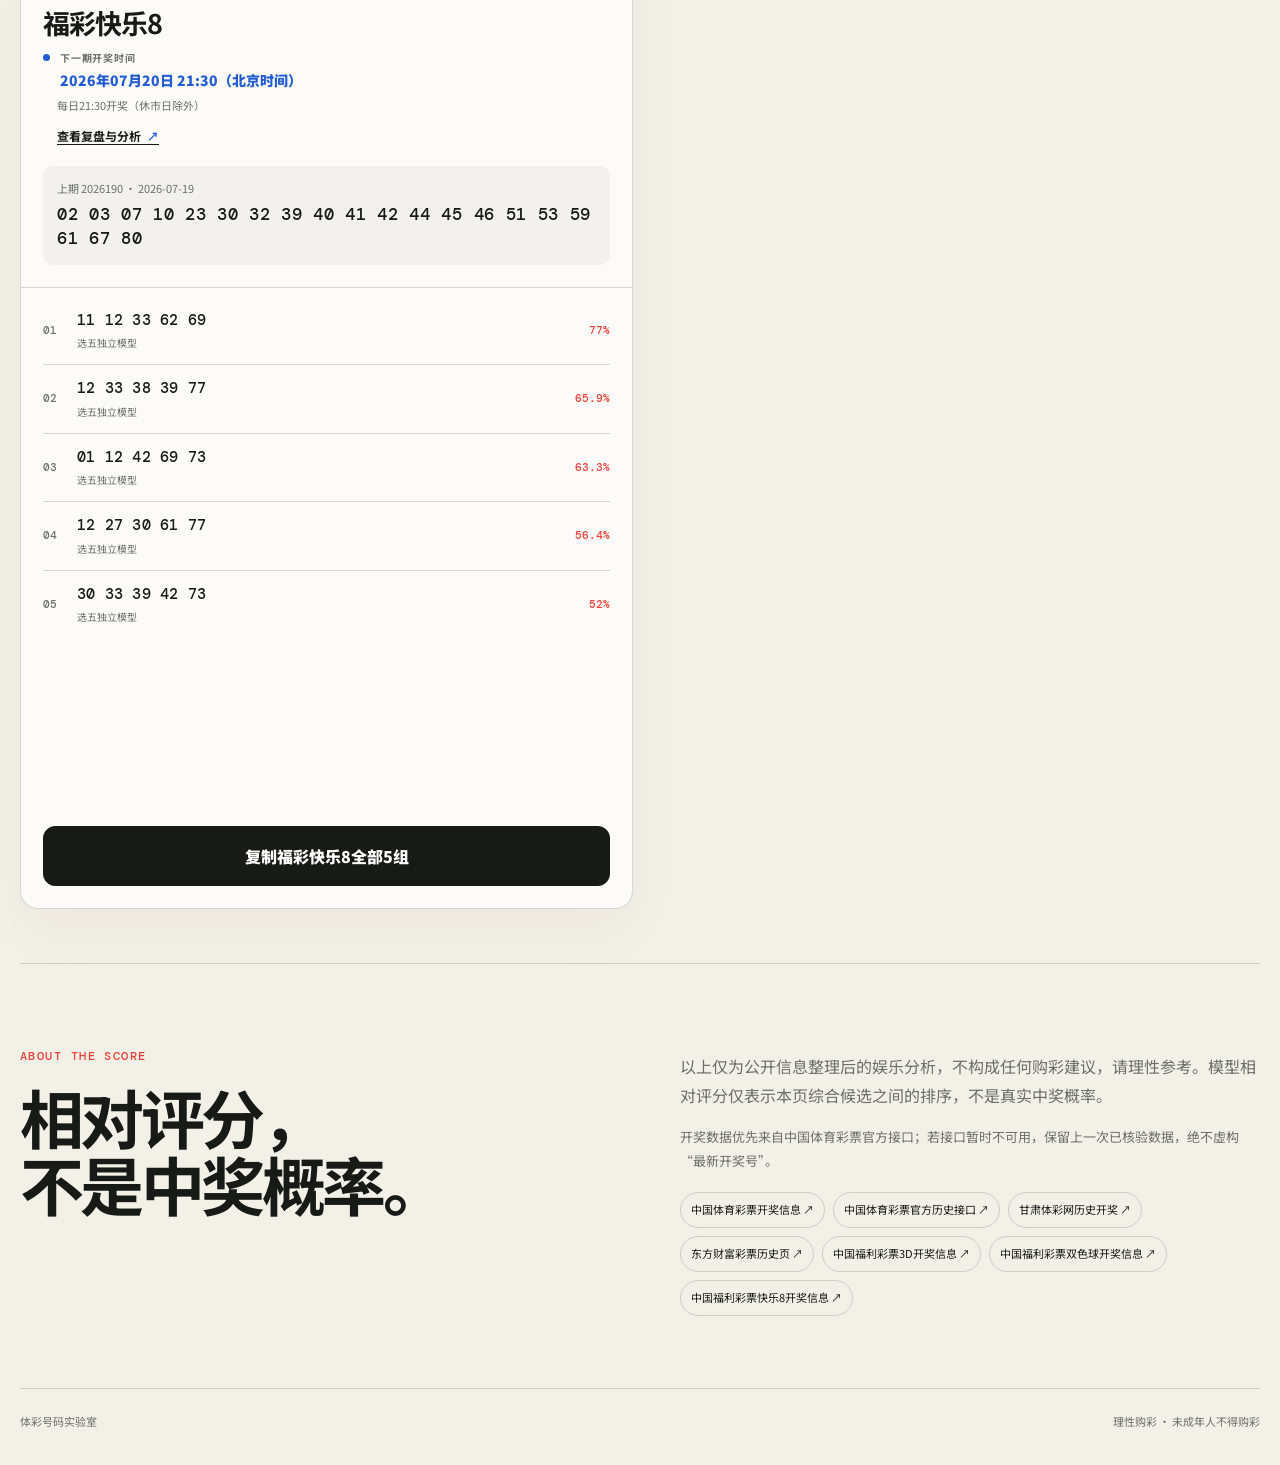
==== commit 740f6b72: "feat: add kl8 pick-five predictions" ====
--- a/docs/index.html
+++ b/docs/index.html
@@ -3,12 +3,12 @@
 <head>
   <meta charset="utf-8">
   <meta name="viewport" content="width=device-width, initial-scale=1">
-  <meta name="description" content="超级大乐透、排列3、排列5、福彩3D、体彩7星彩、福彩双色球公开开奖数据与娱乐候选排序。">
+  <meta name="description" content="超级大乐透、排列3、排列5、福彩3D、体彩7星彩、福彩双色球、福彩快乐8公开开奖数据与娱乐候选排序。">
   <title>体彩号码实验室</title>
   <link rel="preconnect" href="https://fonts.googleapis.com">
   <link rel="preconnect" href="https://fonts.gstatic.com" crossorigin>
   <link href="https://fonts.googleapis.com/css2?family=DM+Mono:wght@400;500&family=Noto+Sans+SC:wght@400;500;600;700;900&display=swap" rel="stylesheet">
-  <link rel="stylesheet" href="./assets/css/app.css?v=20260720-1">
+  <link rel="stylesheet" href="./assets/css/app.css?v=20260720-2">
 </head>
 <body>
   <div class="ambient ambient-a"></div>
@@ -24,6 +24,7 @@
           <a href="./fc3d/">福彩3D</a>
           <a href="./qxc/">体彩7星彩</a>
           <a href="./ssq/">福彩双色球</a>
+          <a href="./kl8/">福彩快乐8</a>
         </nav>
       </div>
       <div class="hero-grid">
@@ -32,7 +33,7 @@
           <h1>把随机，<br><em>看得更清楚。</em></h1>
         </div>
         <div class="hero-aside">
-          <p>超级大乐透、排列3、排列5、福彩3D、体彩7星彩、福彩双色球</p>
+          <p>超级大乐透、排列3、排列5、福彩3D、体彩7星彩、福彩双色球、福彩快乐8</p>
           <p>每个彩种采用自己的模型（排列3/5共享位置模型）。复制内容只保留玩法名称和候选数字。</p>
           <div id="generated" class="sync-pill"><span></span>载入数据中</div>
         </div>
@@ -69,7 +70,7 @@
           <p class="section-label">NEXT DRAW BOARD</p>
           <h2 id="draw-board-title">下一期开奖时间</h2>
         </div>
-        <p class="draw-board-note">六个彩种的下期时间汇总，均为北京时间；遇休市或官方调整时，以官方公告为准。</p>
+        <p class="draw-board-note">七个彩种的下期时间汇总，均为北京时间；遇休市或官方调整时，以官方公告为准。</p>
       </div>
       <div class="draw-board-table-wrap">
         <table class="draw-board-table">
@@ -105,6 +106,6 @@
     <footer><span>体彩号码实验室</span><span>理性购彩 · 未成年人不得购彩</span></footer>
   </main>
   <div id="toast" class="toast" role="status"></div>
-  <script src="./assets/js/app.js?v=20260720-1"></script>
+  <script src="./assets/js/app.js?v=20260720-2"></script>
 </body>
 </html>
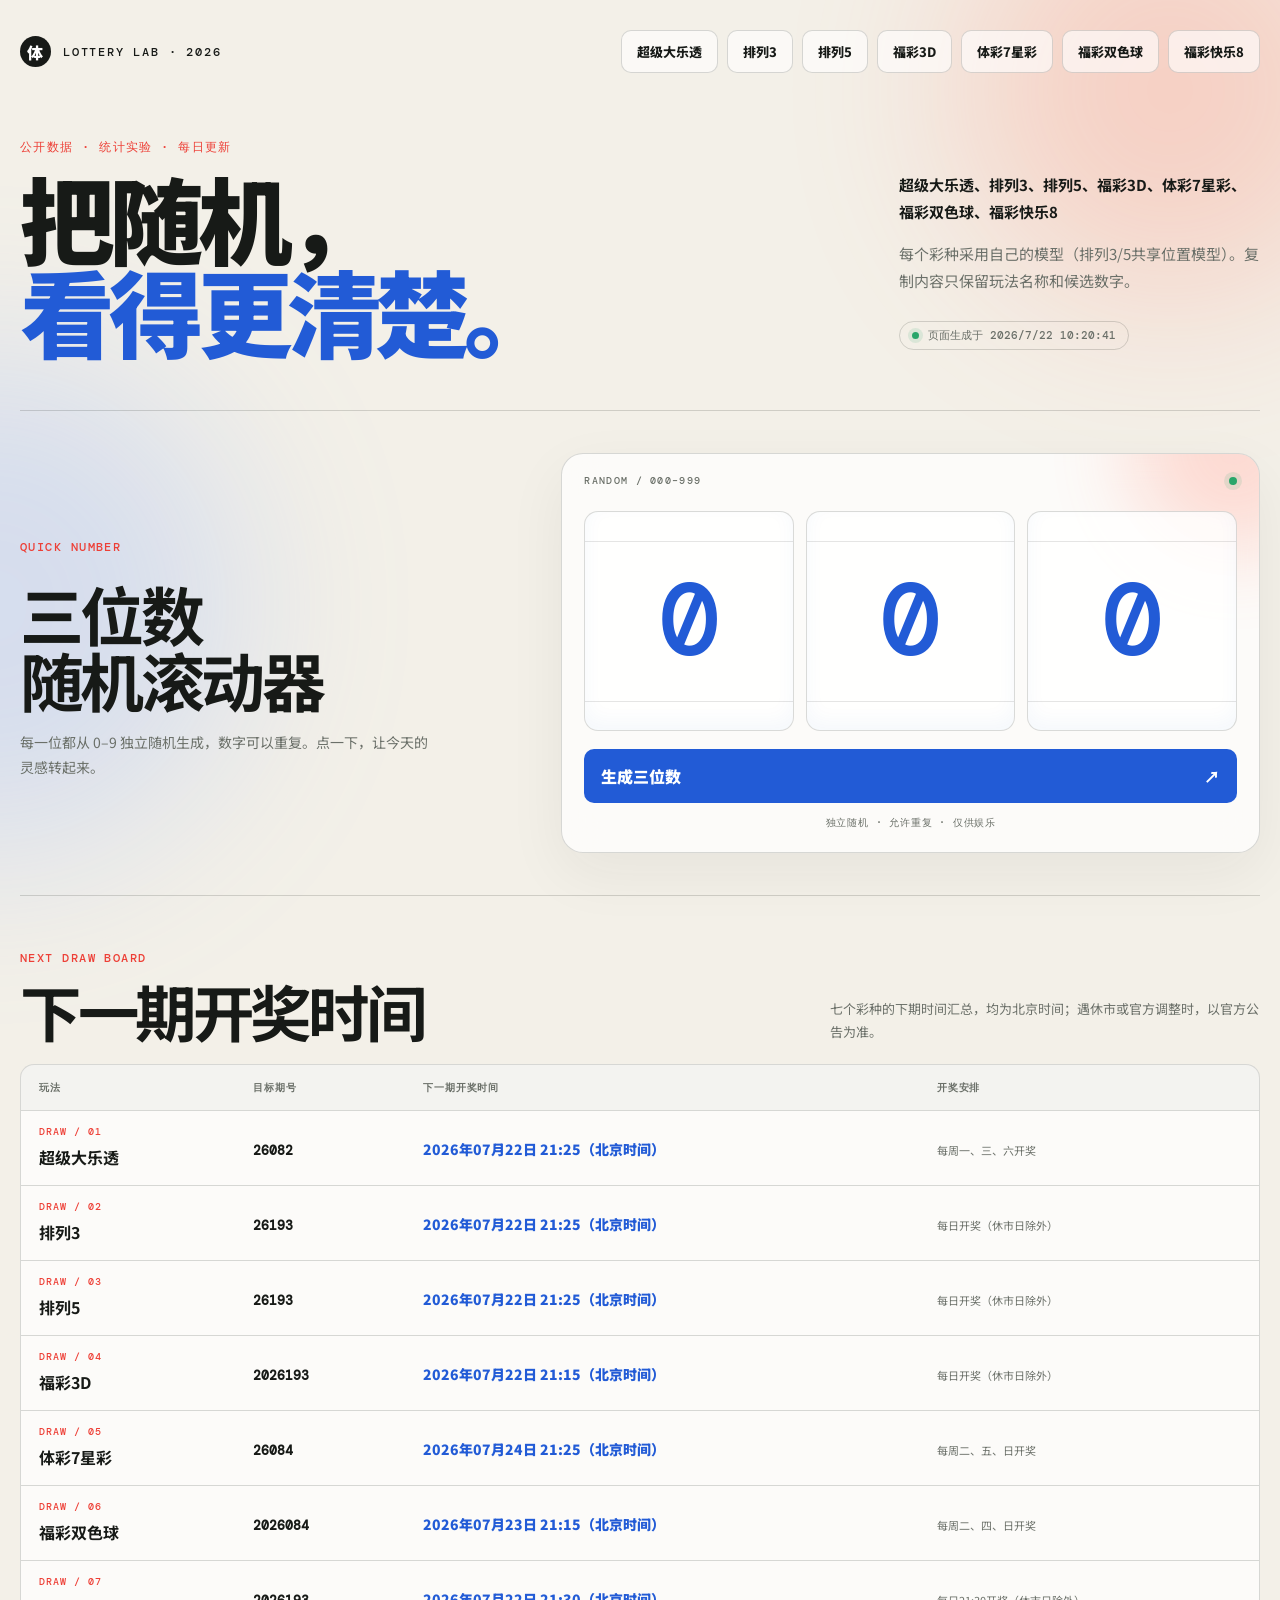
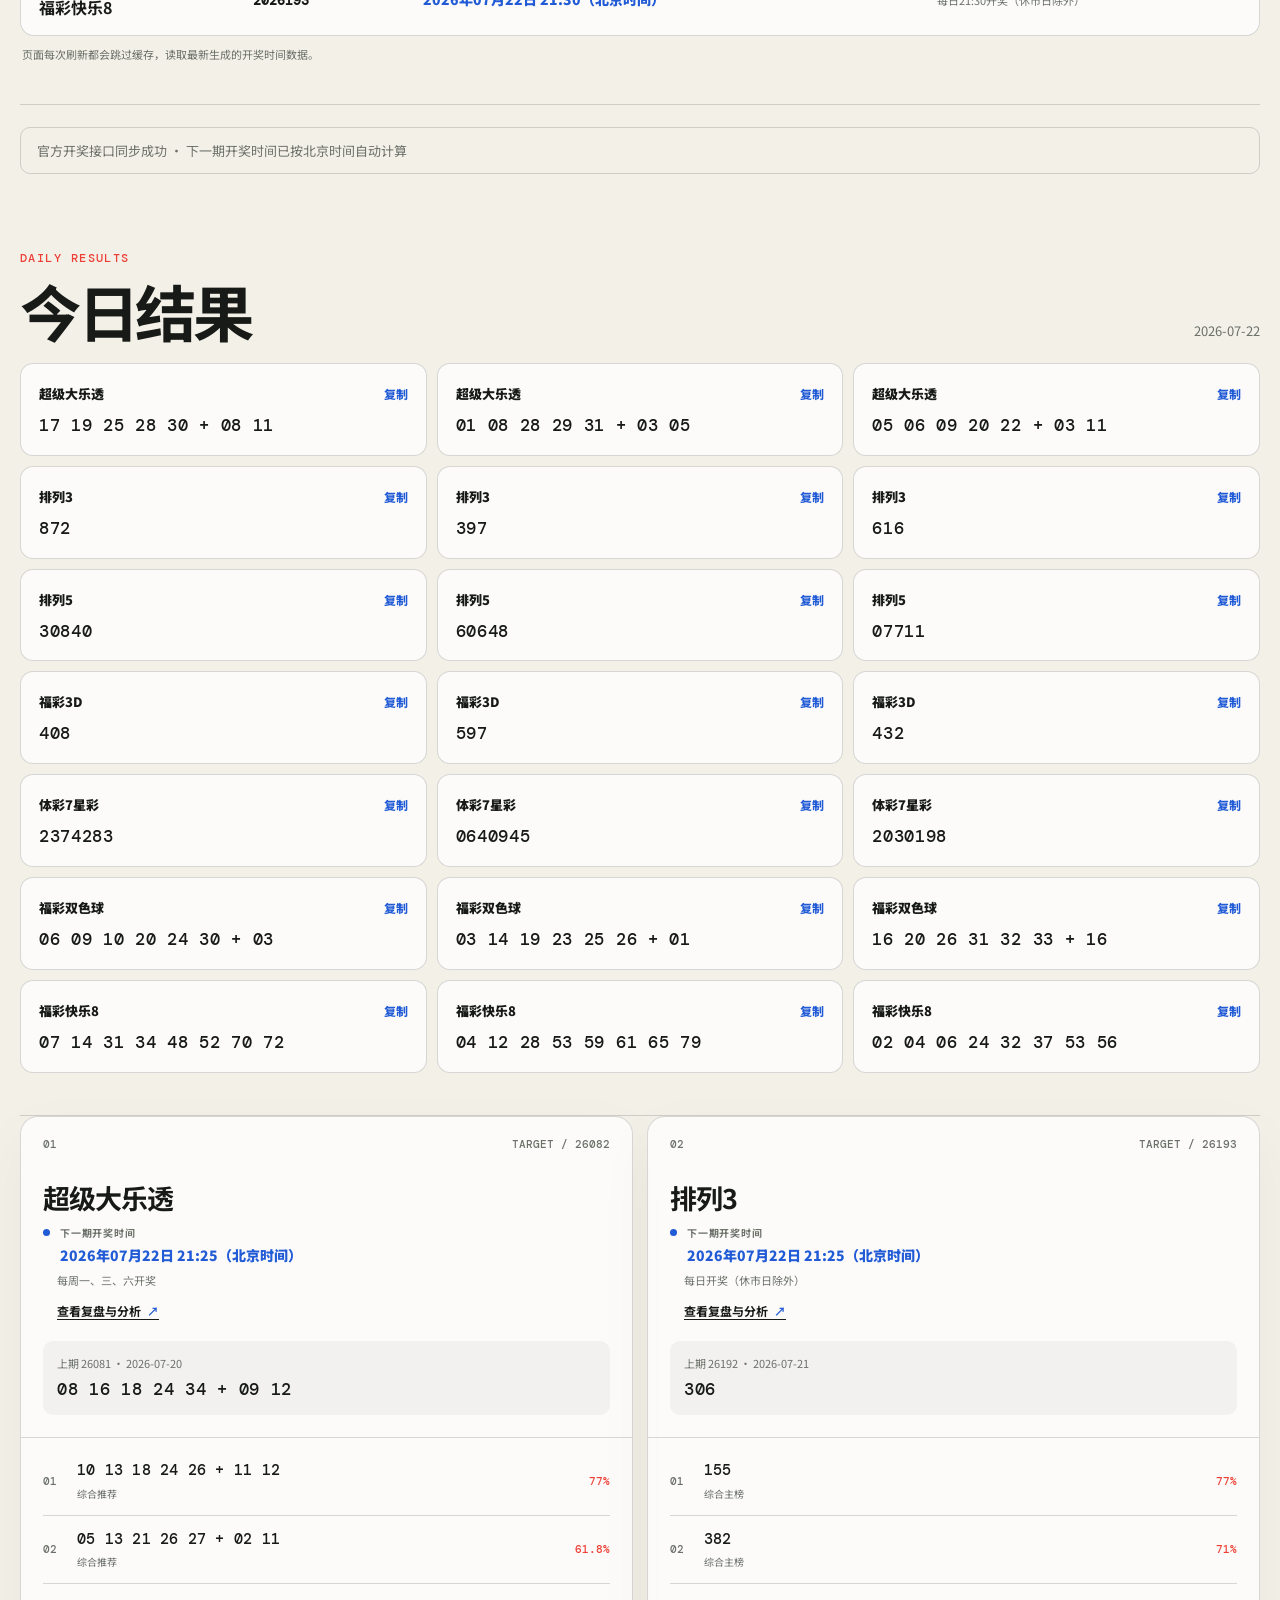
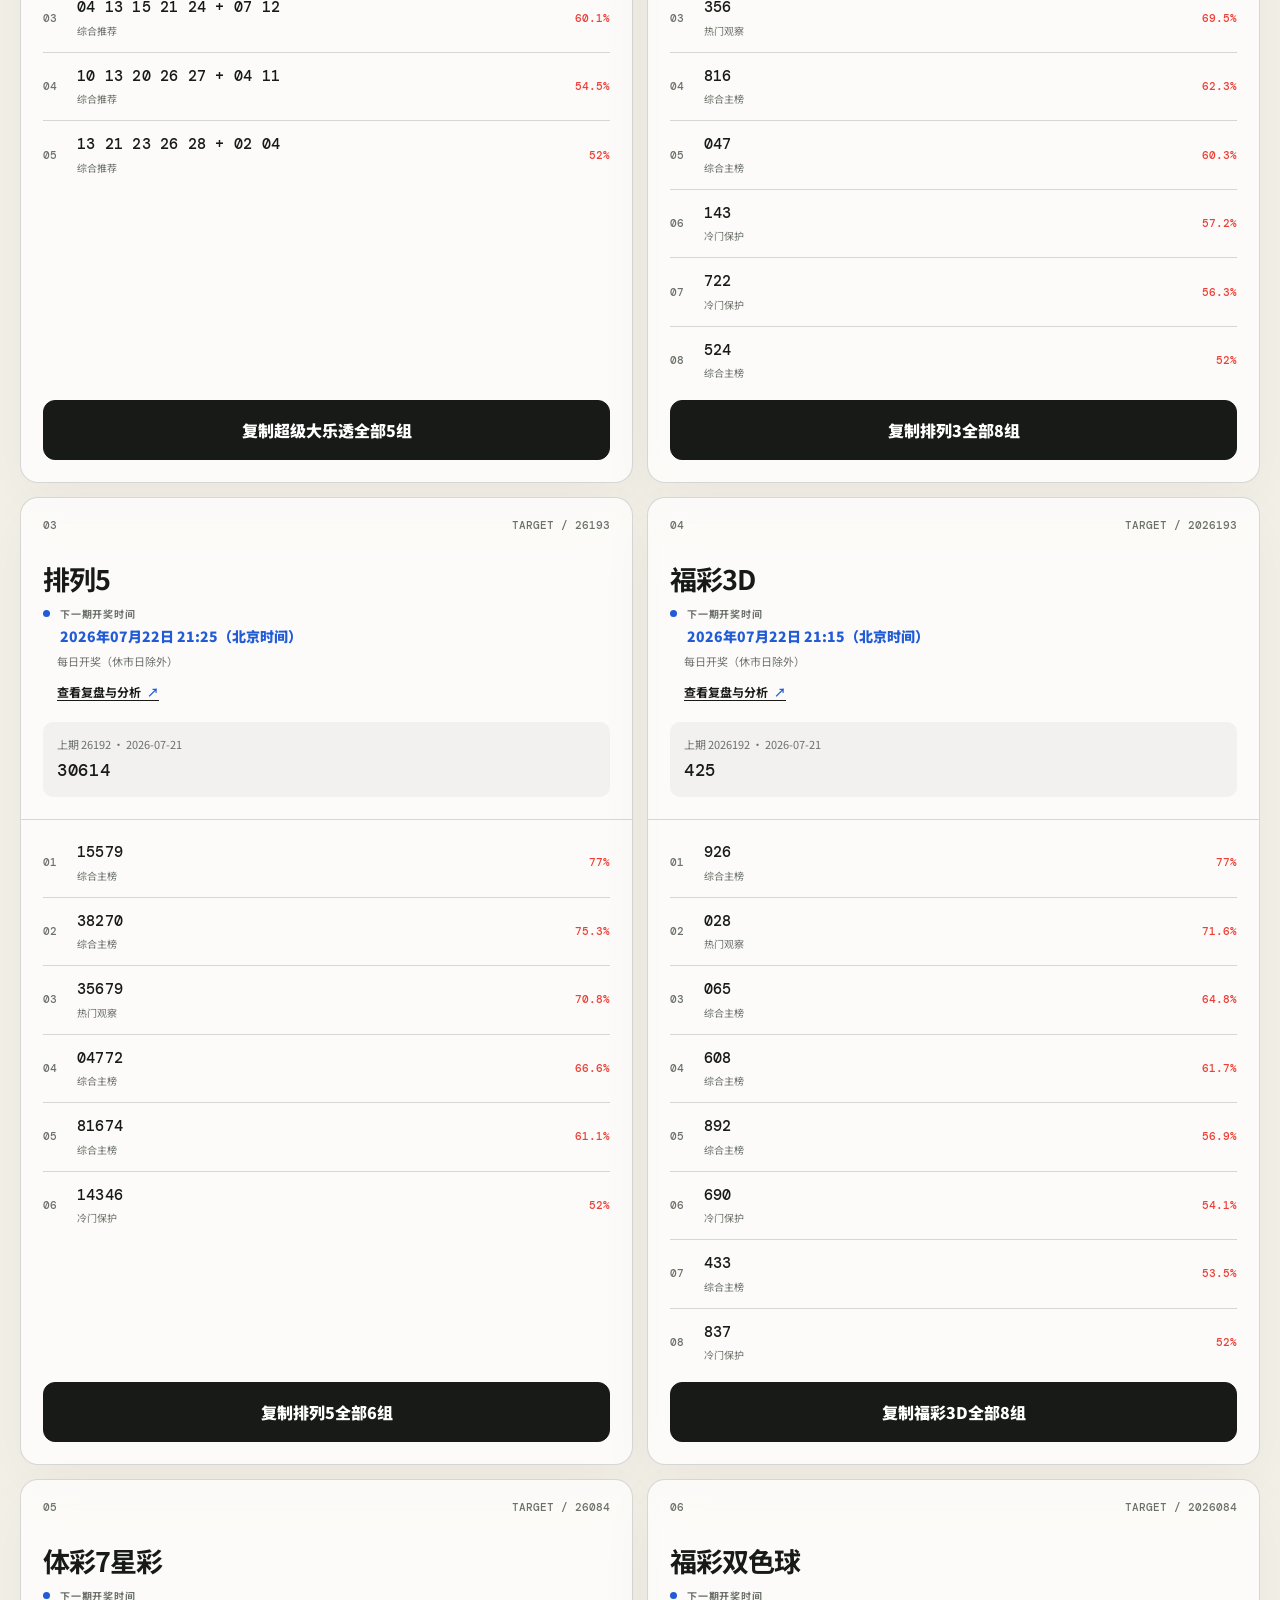
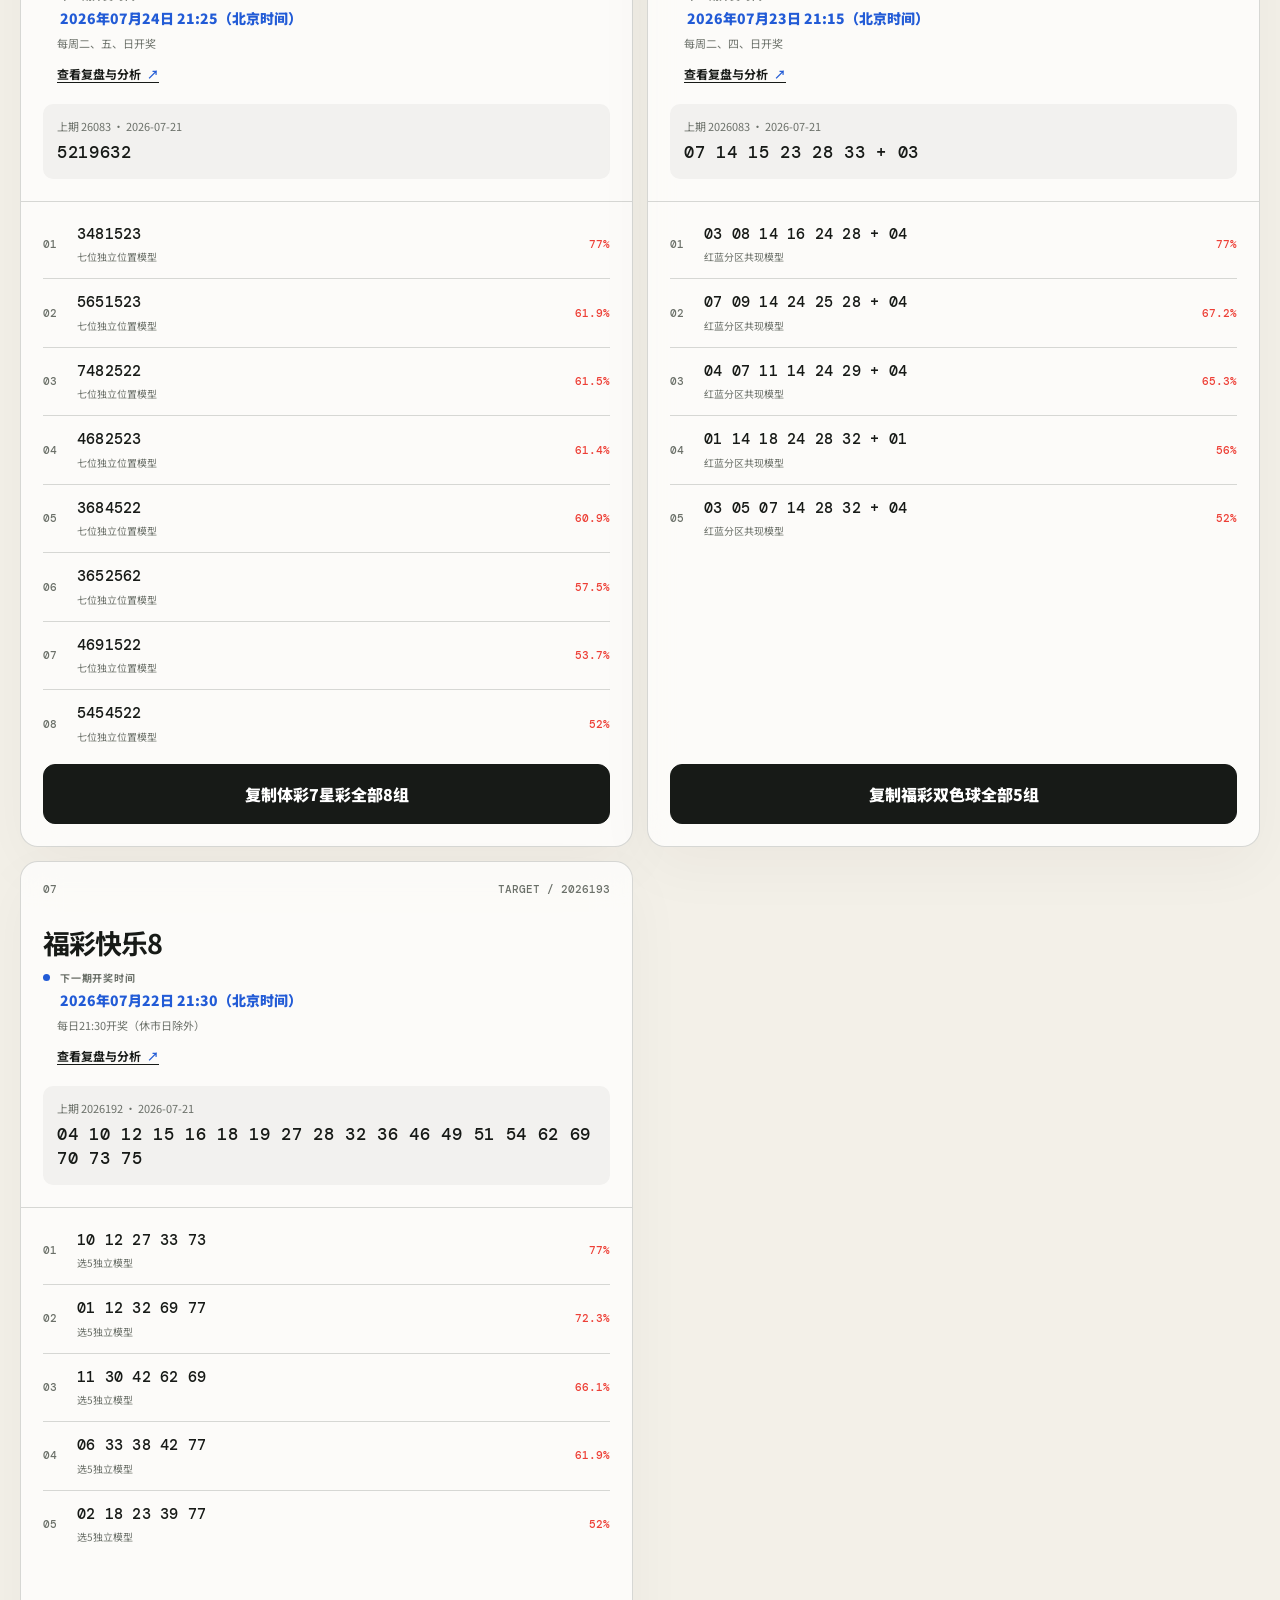
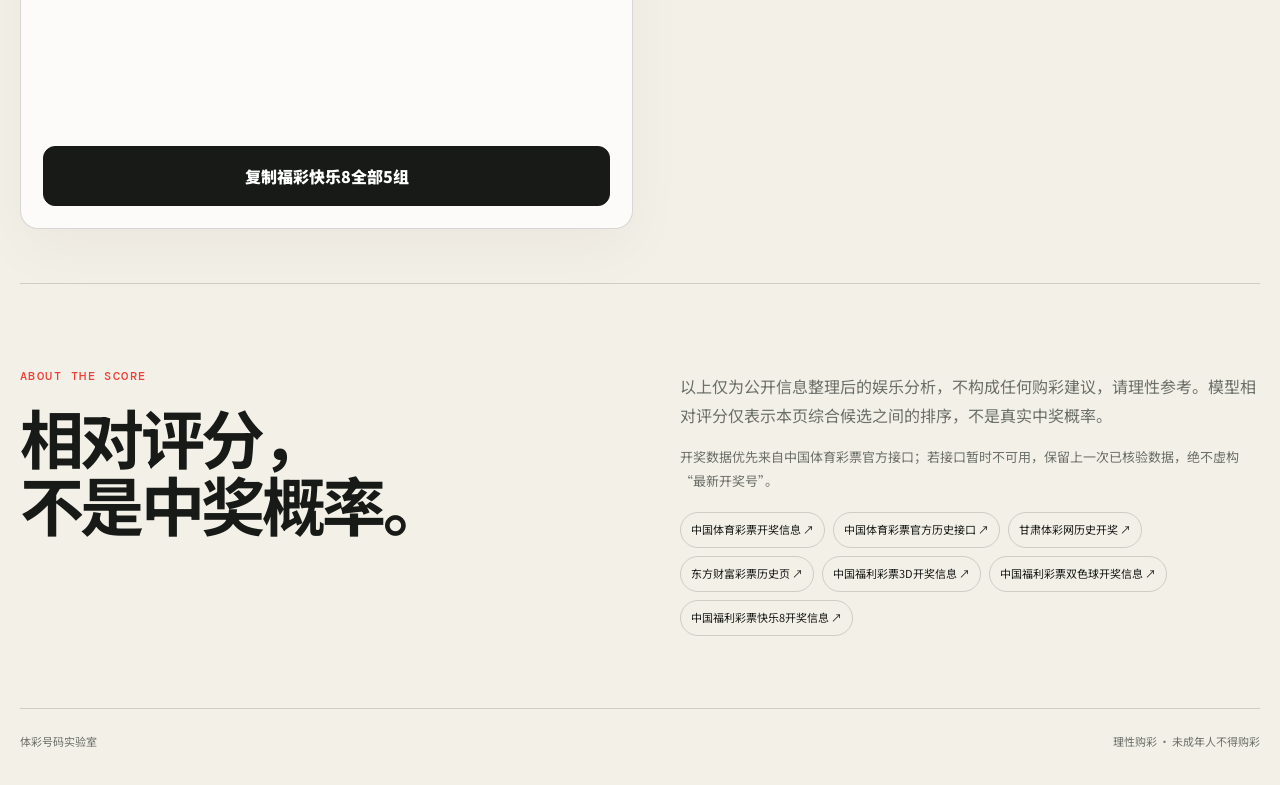
==== commit 559e1f3f: "feat: add daily homepage results module" ====
--- a/docs/index.html
+++ b/docs/index.html
@@ -88,8 +88,20 @@
       <p class="draw-board-refresh">页面每次刷新都会跳过缓存，读取最新生成的开奖时间数据。</p>
     </section>
 
-    <section id="status" class="notice">正在读取最新数据……</section>
-    <section id="games" class="games" aria-live="polite"></section>
+    <section id="status" class="notice">正在读取最新数据……</section>
+
+    <section class="daily-results" aria-labelledby="daily-results-title">
+      <div class="daily-results-head">
+        <div>
+          <p class="section-label">DAILY RESULTS</p>
+          <h2 id="daily-results-title">今日结果</h2>
+        </div>
+        <p id="daily-results-date" class="draw-board-note"></p>
+      </div>
+      <div id="daily-results-list" class="daily-results-list" aria-live="polite"></div>
+    </section>
+
+    <section id="games" class="games" aria-live="polite"></section>
 
     <section class="method">
       <div>
--- a/docs/assets/css/app.css
+++ b/docs/assets/css/app.css
@@ -66,6 +66,15 @@
 @keyframes digit-pulse { from { transform: translateY(-2px); opacity: .62; } to { transform: translateY(2px); opacity: 1; } }
 
 .notice { margin: 22px 0; padding: 13px 16px; border: 1px solid var(--line); border-radius: 10px; color: var(--muted); font-size: 13px; }
+.daily-results { padding: 42px 0; border-bottom: 1px solid var(--line); }
+.daily-results-head { display: flex; align-items: end; justify-content: space-between; gap: 24px; margin-bottom: 20px; }
+.daily-results-head h2 { margin: 10px 0 0; font-size: clamp(34px, 4.8vw, 62px); line-height: 1.05; letter-spacing: -.055em; }
+.daily-results-list { display: grid; grid-template-columns: repeat(3, minmax(0, 1fr)); gap: 10px; }
+.daily-result { display: grid; grid-template-columns: 1fr auto; gap: 8px 12px; align-items: center; padding: 17px 18px; background: var(--card); border: 1px solid var(--line); border-radius: 13px; }
+.daily-result-name { font-size: 13px; font-weight: 900; }
+.daily-result-value { grid-column: 1 / 3; font: 500 17px/1.4 "DM Mono", monospace; letter-spacing: .04em; }
+.daily-result-copy { grid-column: 2; grid-row: 1; padding: 4px 0; color: var(--blue); background: none; border: 0; cursor: pointer; font-size: 12px; font-weight: 800; }
+.daily-result-copy:hover { color: var(--red); }
 .draw-board { padding: 42px 0; border-bottom: 1px solid var(--line); }
 .draw-board-head { display: flex; align-items: end; justify-content: space-between; gap: 24px; margin-bottom: 20px; }
 .draw-board-head h2 { margin: 10px 0 0; font-size: clamp(34px, 4.8vw, 62px); line-height: 1.05; letter-spacing: -.055em; }
@@ -130,6 +139,7 @@
   .theme-nav a { text-align: center; }
   .hero-grid, .number-roller, .method { grid-template-columns: 1fr; gap: 32px; }
   .games { grid-template-columns: 1fr; }
+  .daily-results-list { grid-template-columns: repeat(2, minmax(0, 1fr)); }
 }
 @media (max-width: 560px) {
   .shell { width: min(100% - 24px, 1280px); }
@@ -140,6 +150,8 @@
   .number-roller { padding: 34px 0; gap: 24px; }
   .draw-board-head { display: block; }
   .draw-board-note { margin-top: 12px; }
+  .daily-results-head { display: block; }
+  .daily-results-list { grid-template-columns: 1fr; }
   .draw-board-table th, .draw-board-table td { padding: 14px; }
   .roller-copy h2 { font-size: 42px; }
   .roller-machine { padding: 16px; border-radius: 17px; }
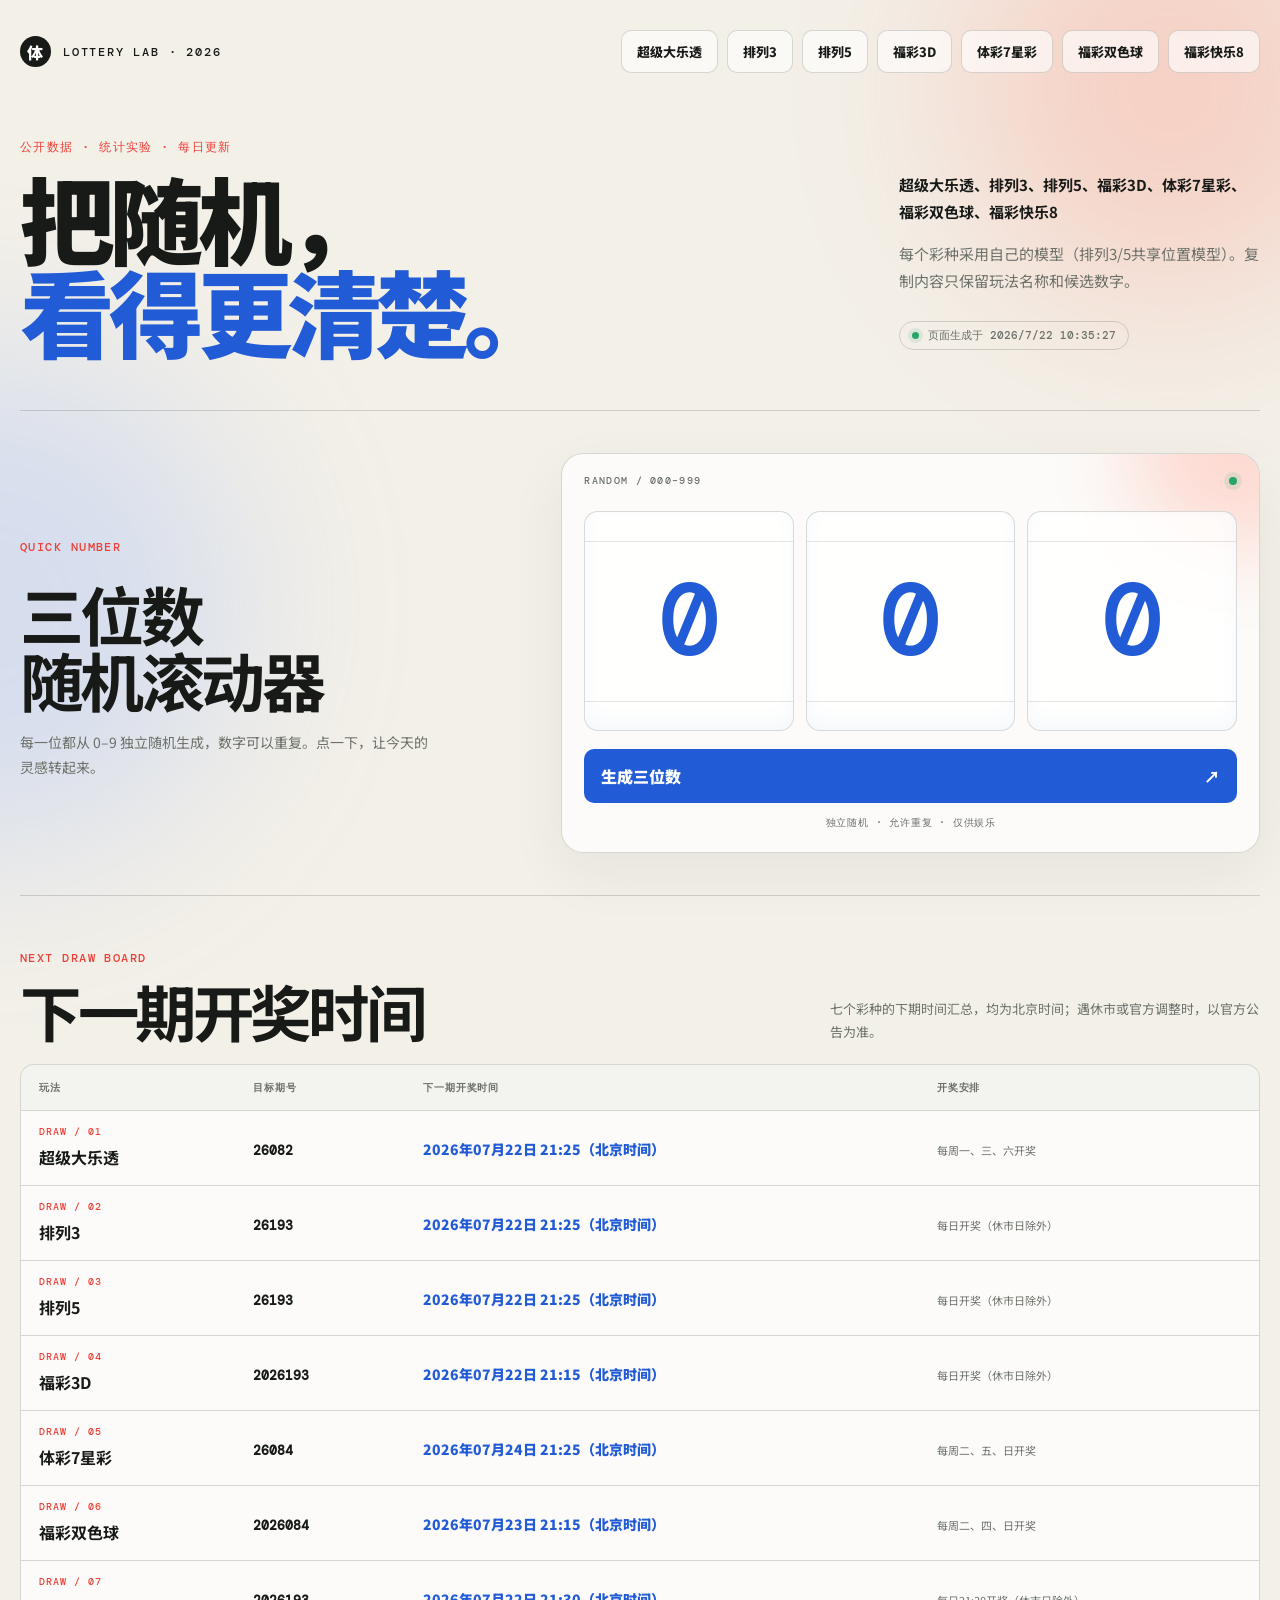
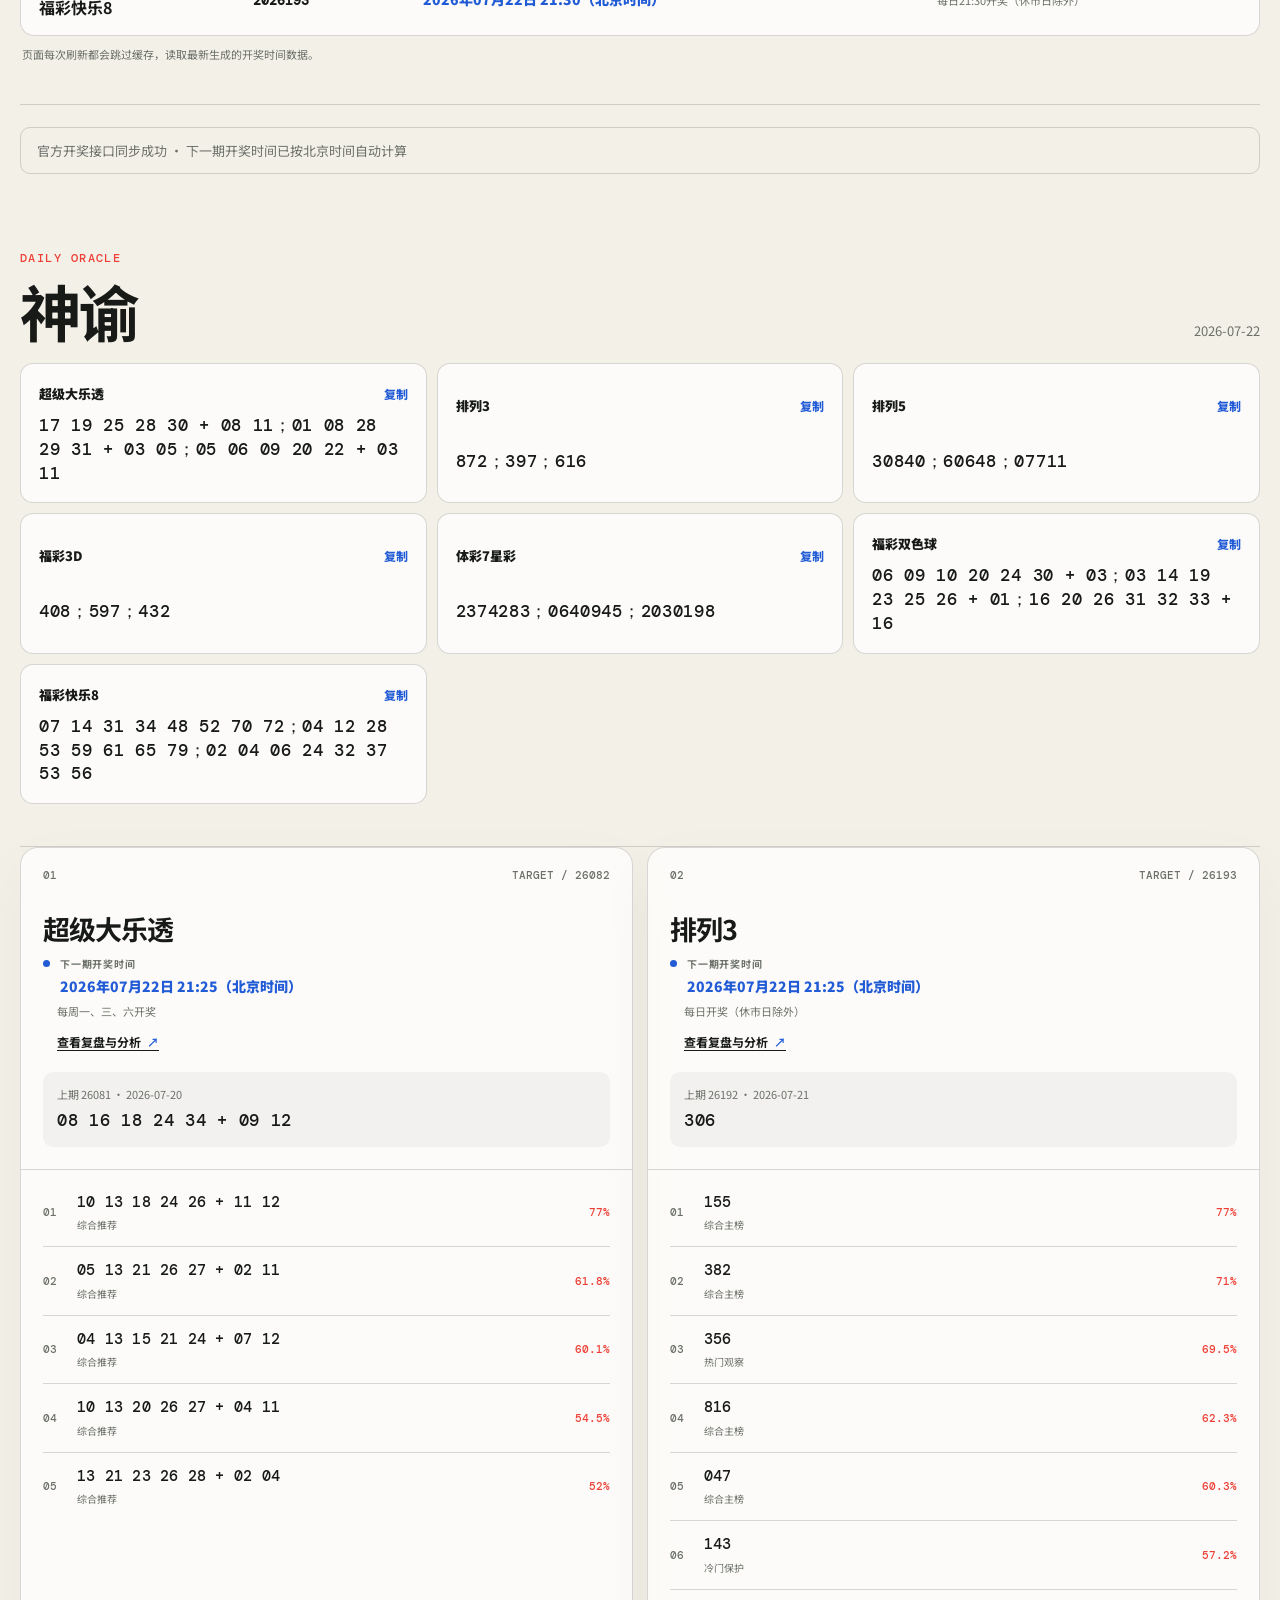
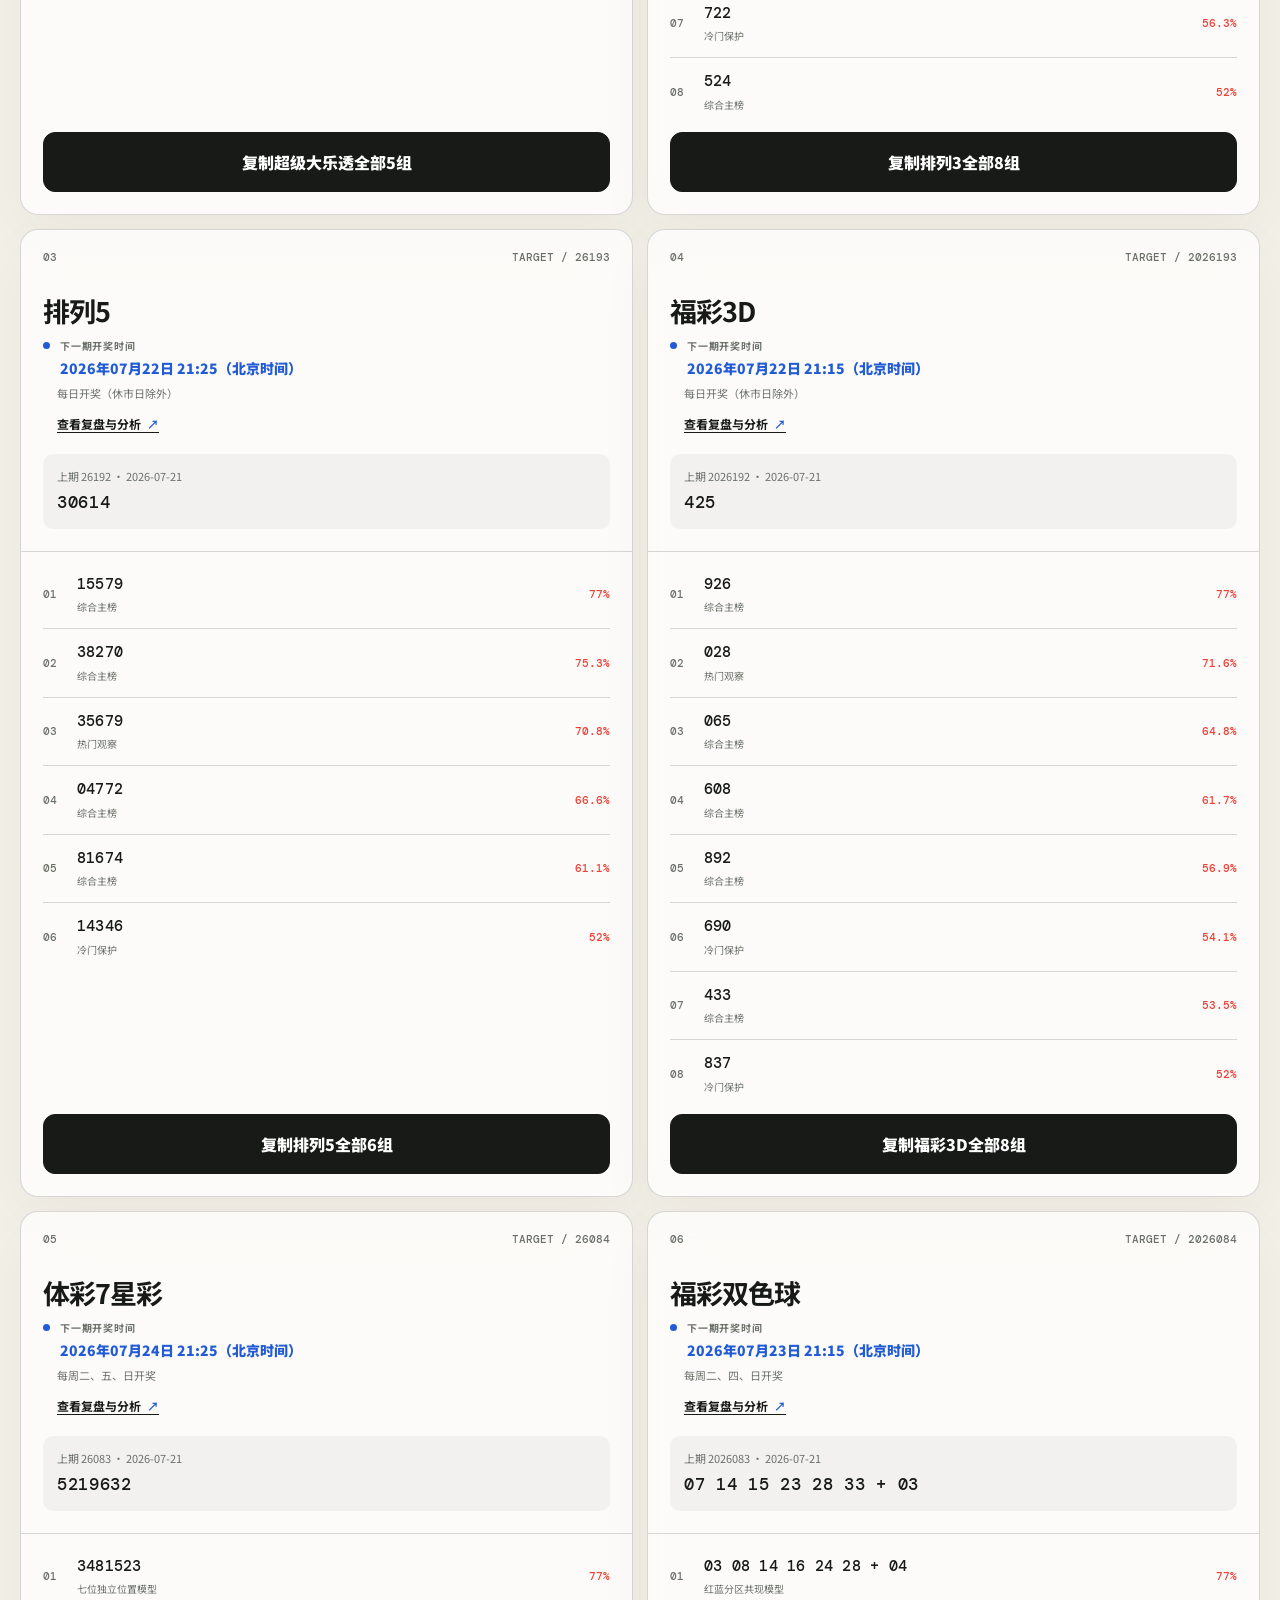
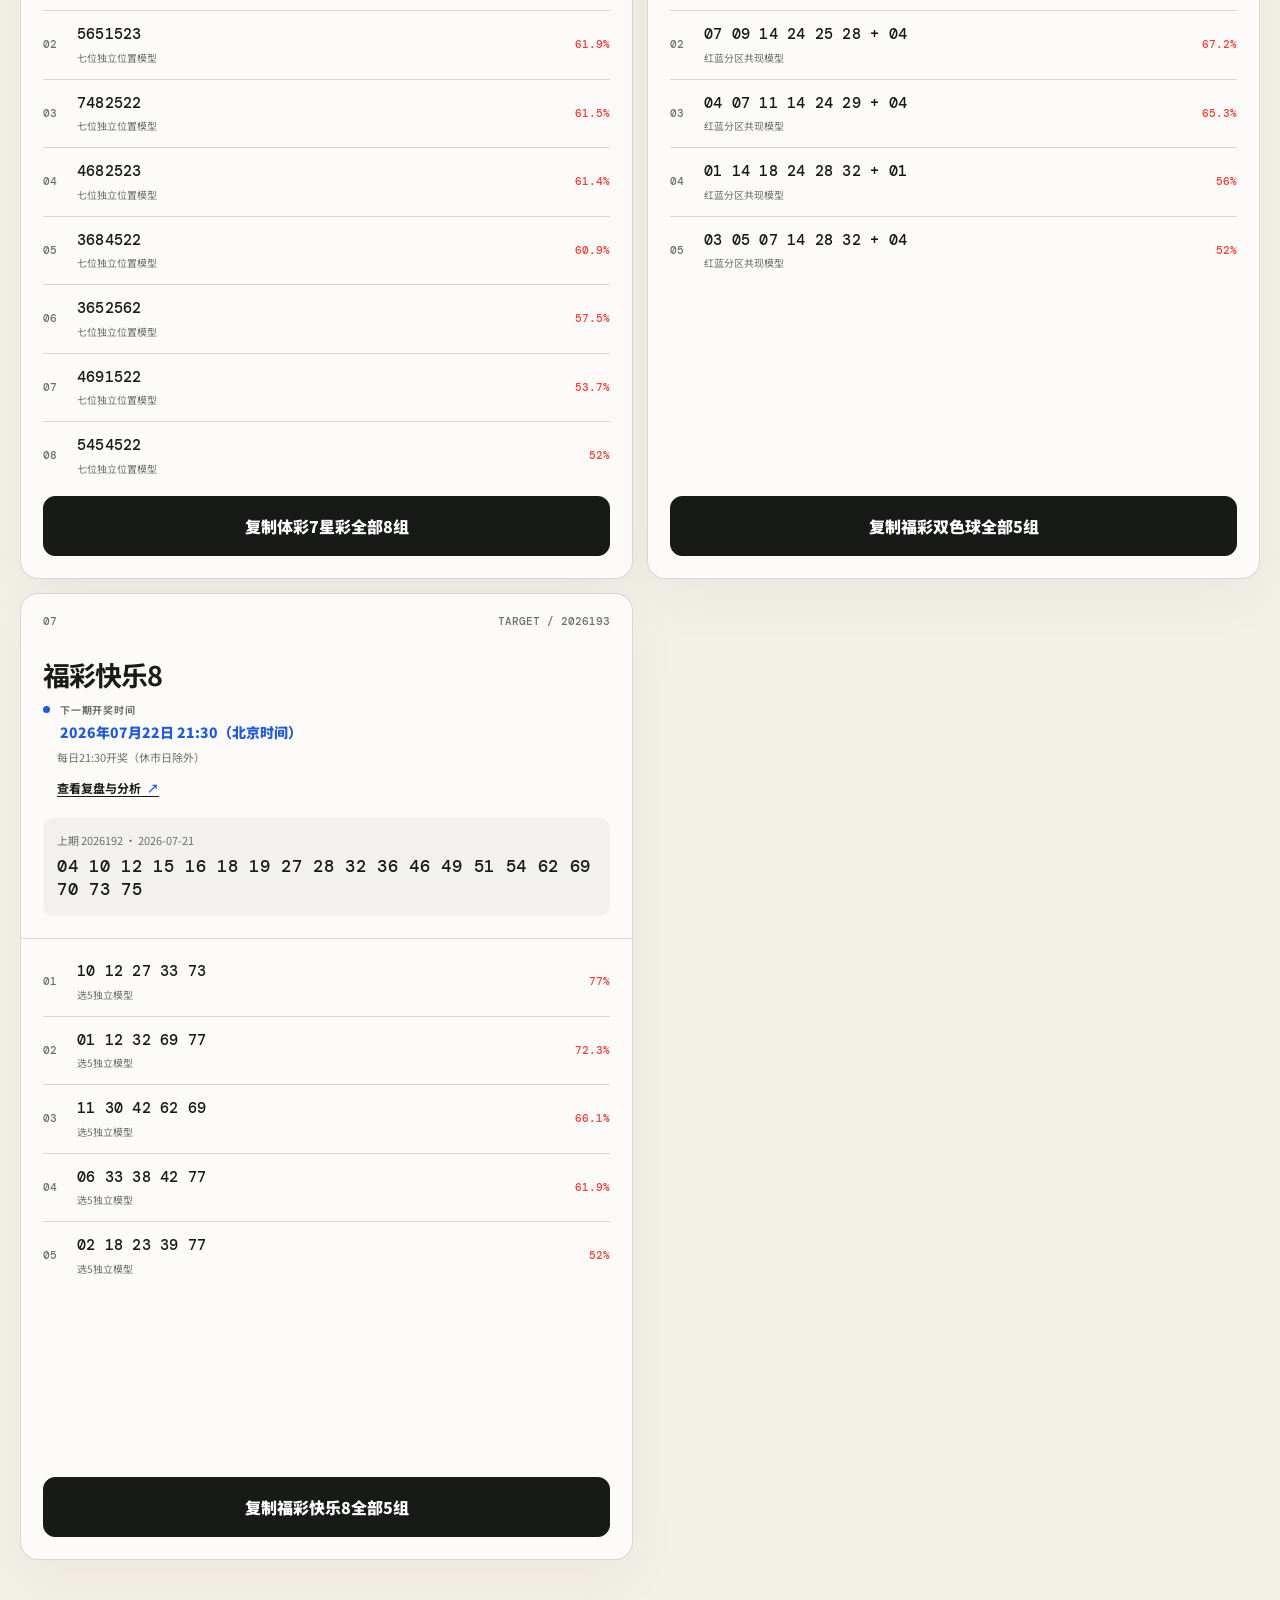
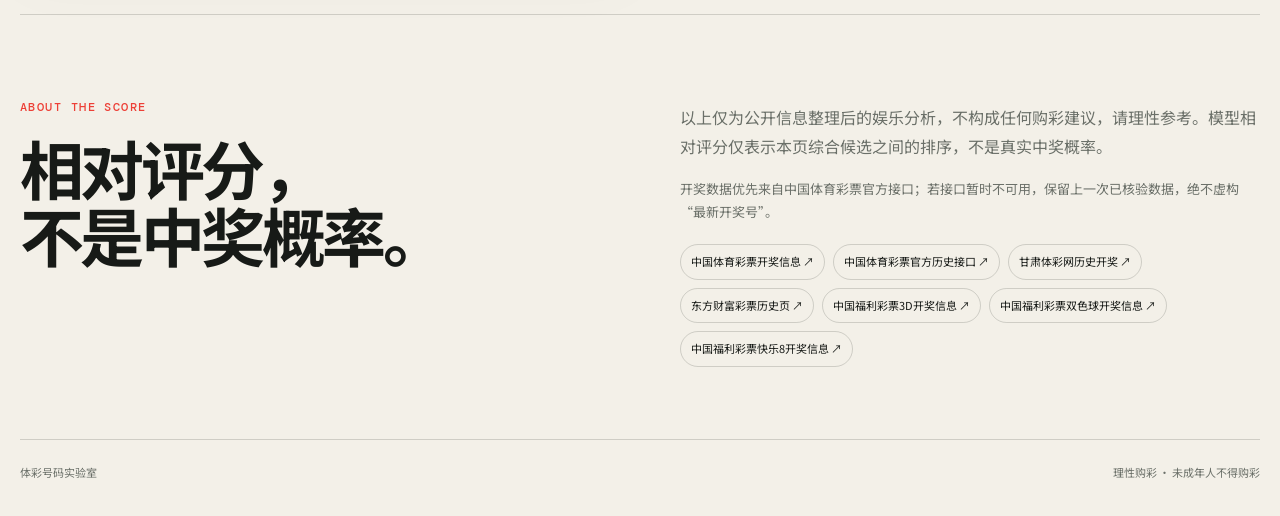
==== commit ae859cf3: "feat: merge daily results into oracle section" ====
--- a/docs/index.html
+++ b/docs/index.html
@@ -8,7 +8,7 @@
   <link rel="preconnect" href="https://fonts.googleapis.com">
   <link rel="preconnect" href="https://fonts.gstatic.com" crossorigin>
   <link href="https://fonts.googleapis.com/css2?family=DM+Mono:wght@400;500&family=Noto+Sans+SC:wght@400;500;600;700;900&display=swap" rel="stylesheet">
-  <link rel="stylesheet" href="./assets/css/app.css?v=20260720-2">
+  <link rel="stylesheet" href="./assets/css/app.css?v=20260722-1">
 </head>
 <body>
   <div class="ambient ambient-a"></div>
@@ -93,8 +93,8 @@
     <section class="daily-results" aria-labelledby="daily-results-title">
       <div class="daily-results-head">
         <div>
-          <p class="section-label">DAILY RESULTS</p>
-          <h2 id="daily-results-title">今日结果</h2>
+          <p class="section-label">DAILY ORACLE</p>
+          <h2 id="daily-results-title">神谕</h2>
         </div>
         <p id="daily-results-date" class="draw-board-note"></p>
       </div>
@@ -118,6 +118,6 @@
     <footer><span>体彩号码实验室</span><span>理性购彩 · 未成年人不得购彩</span></footer>
   </main>
   <div id="toast" class="toast" role="status"></div>
-  <script src="./assets/js/app.js?v=20260720-2"></script>
+  <script src="./assets/js/app.js?v=20260722-1"></script>
 </body>
 </html>
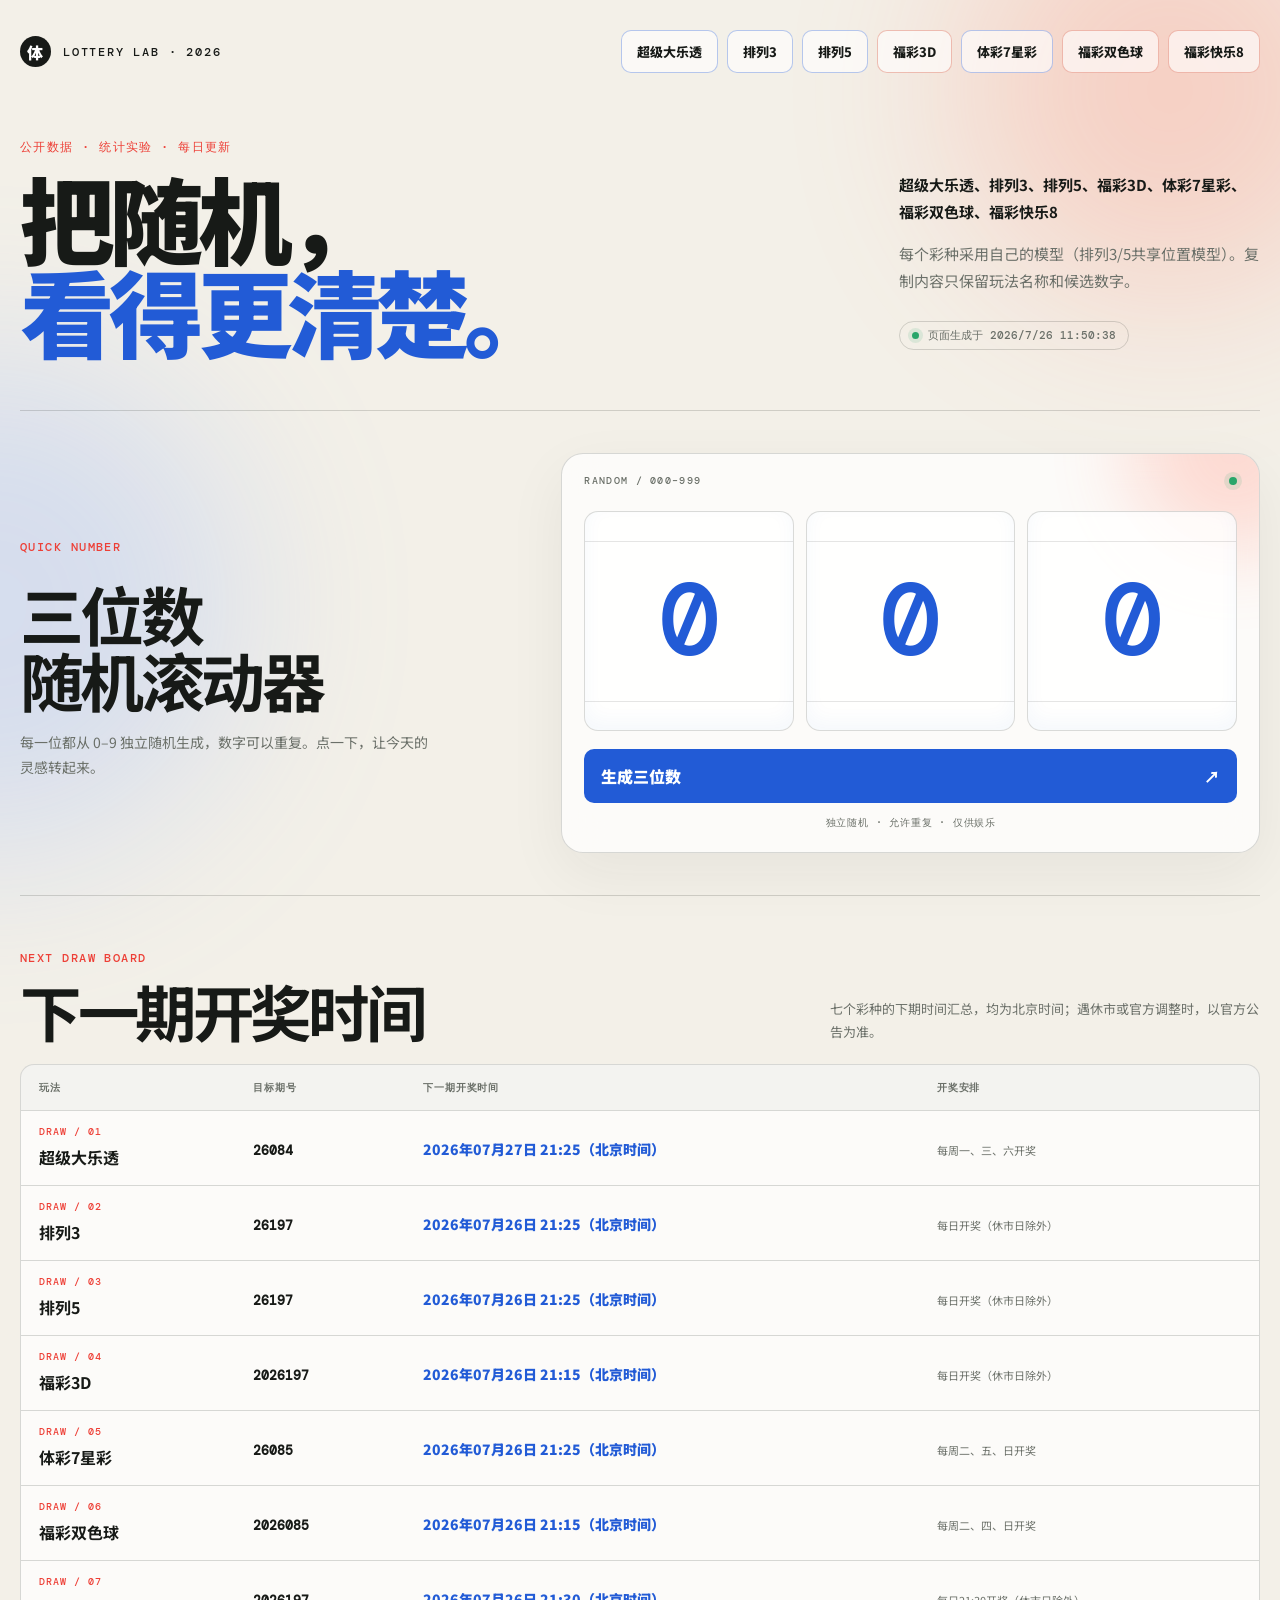
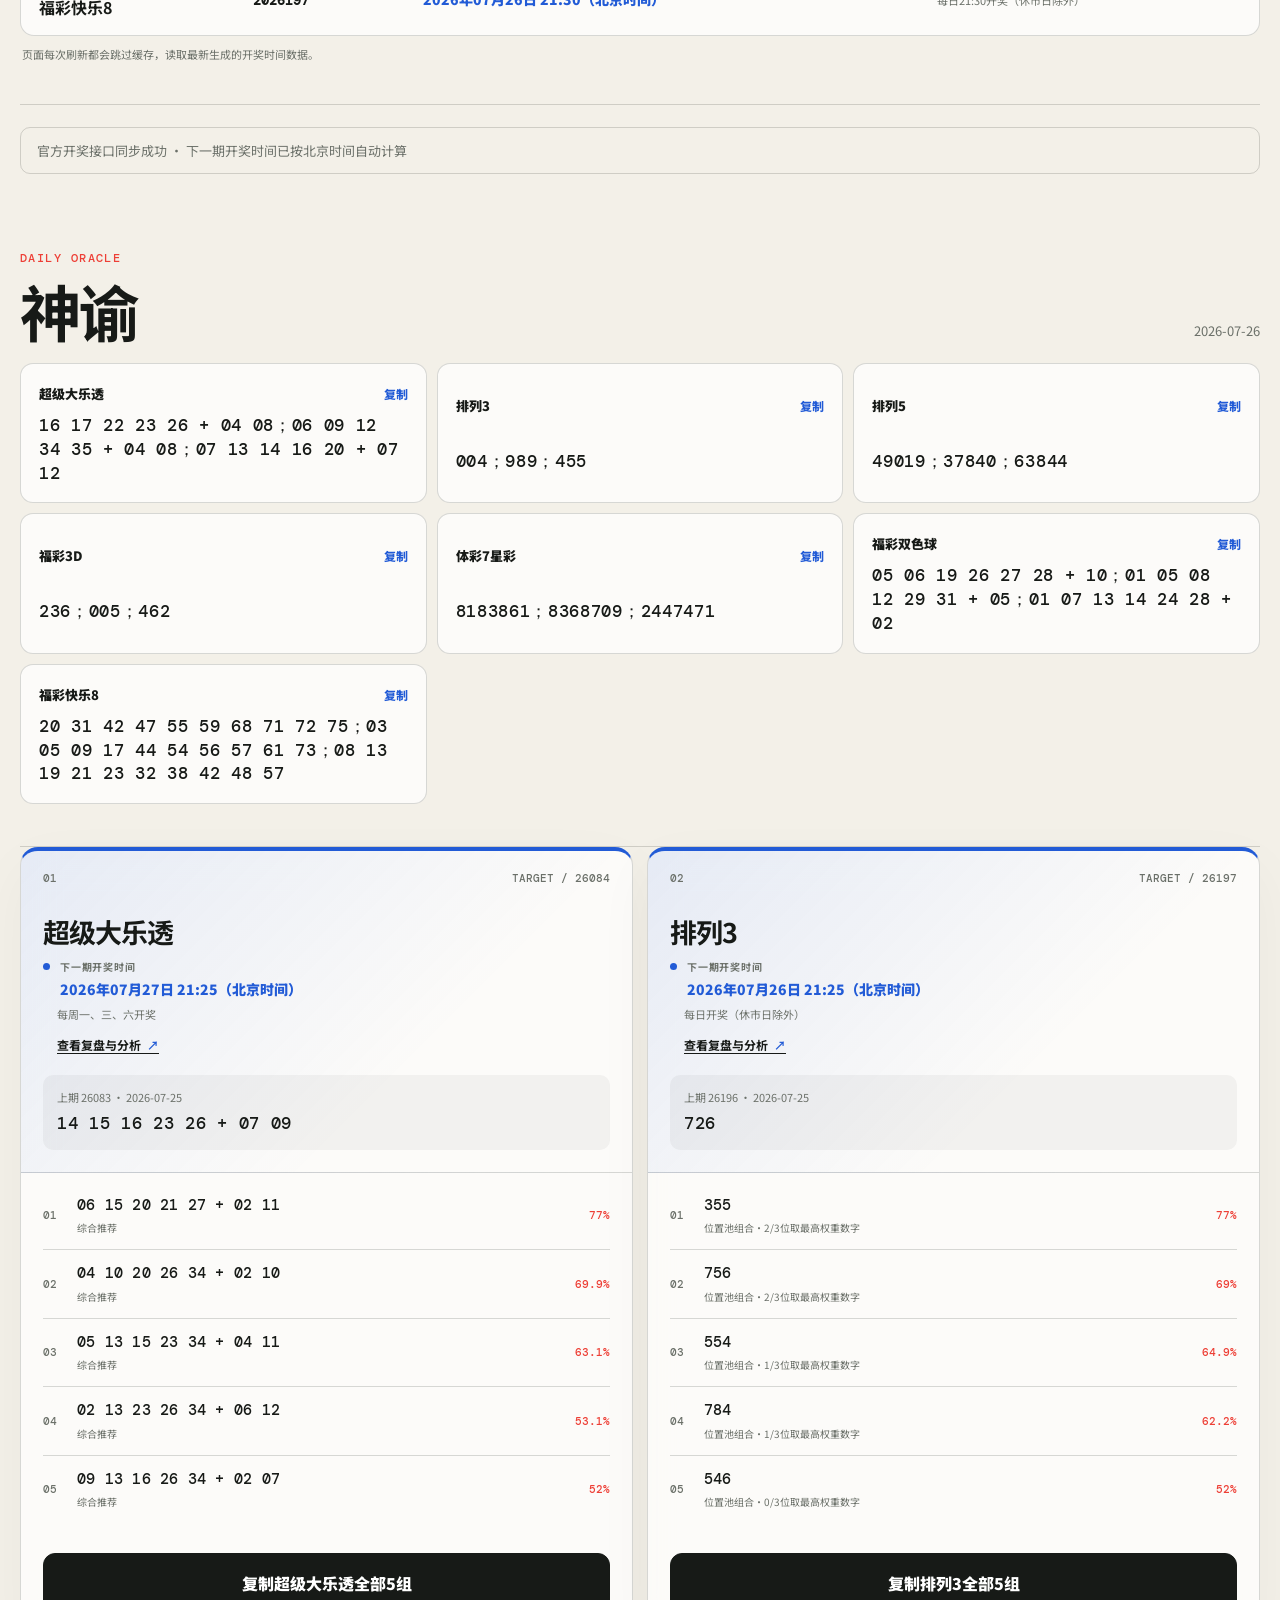
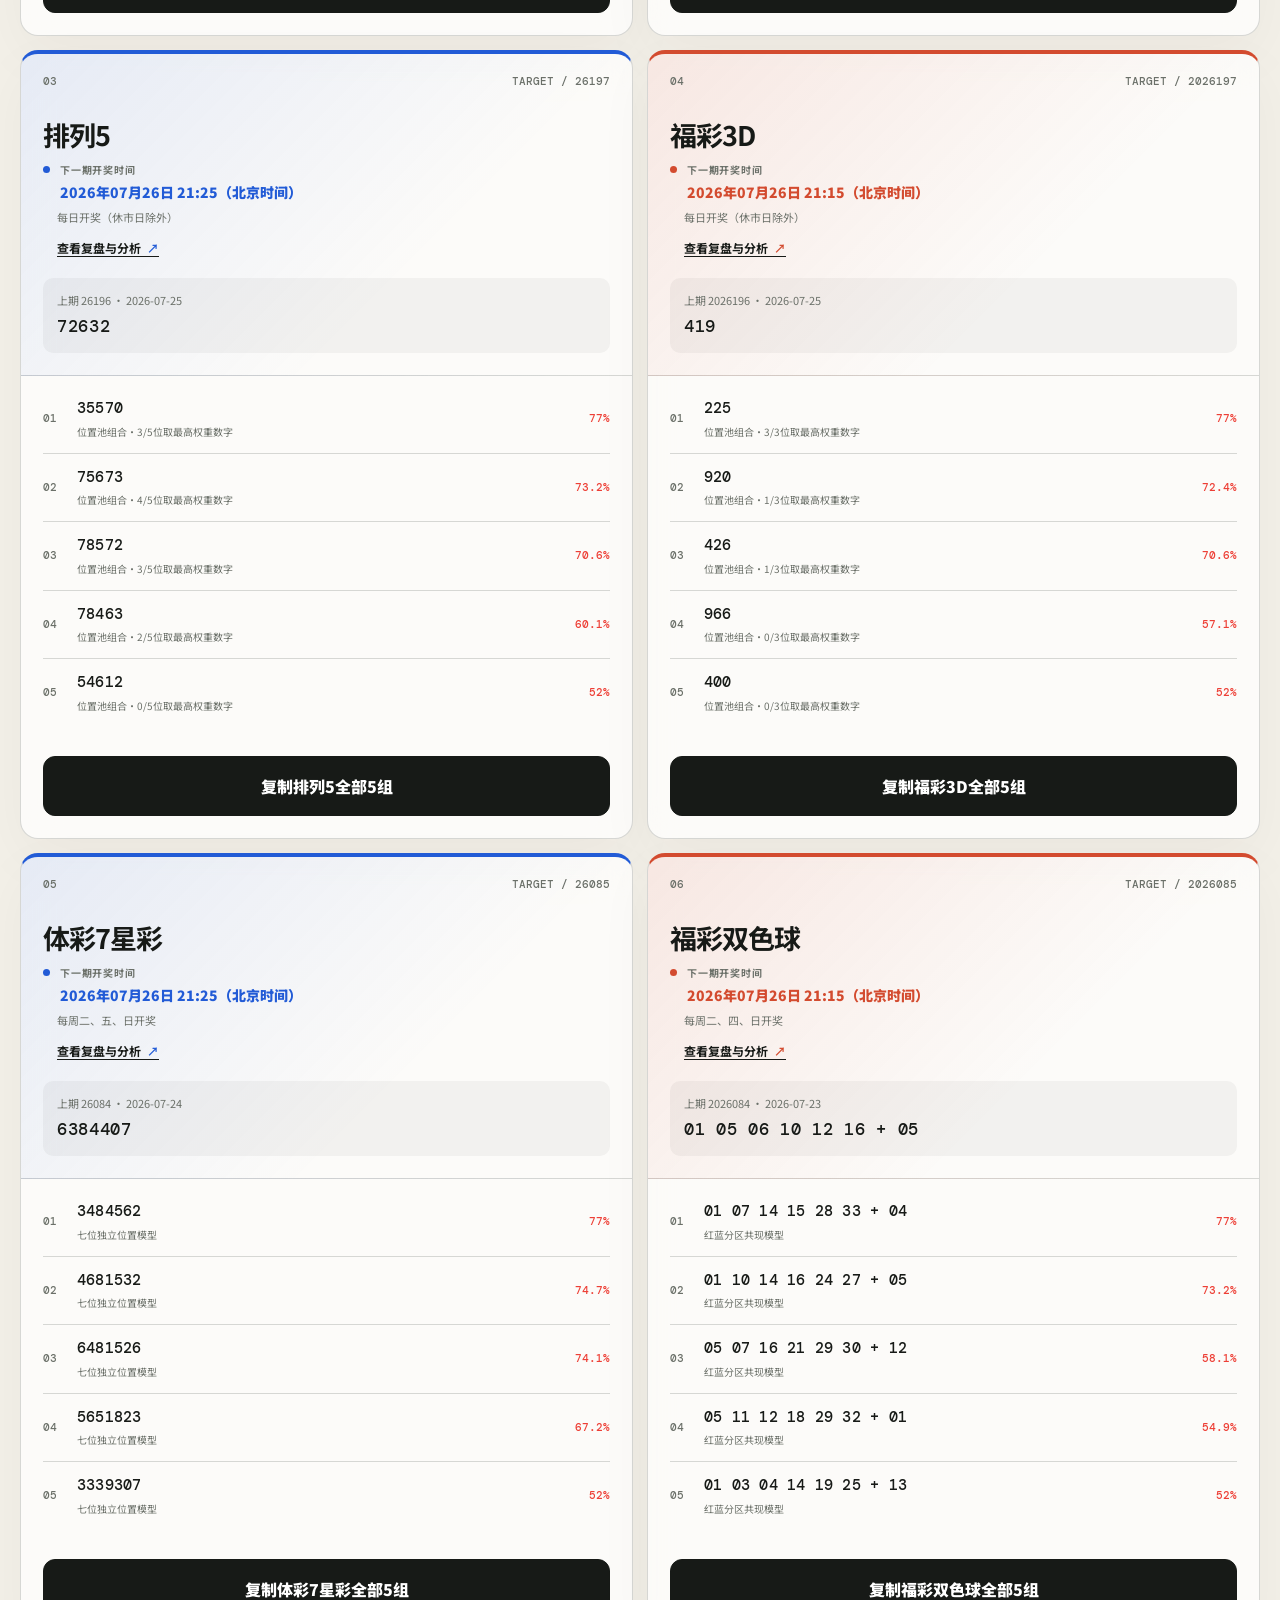
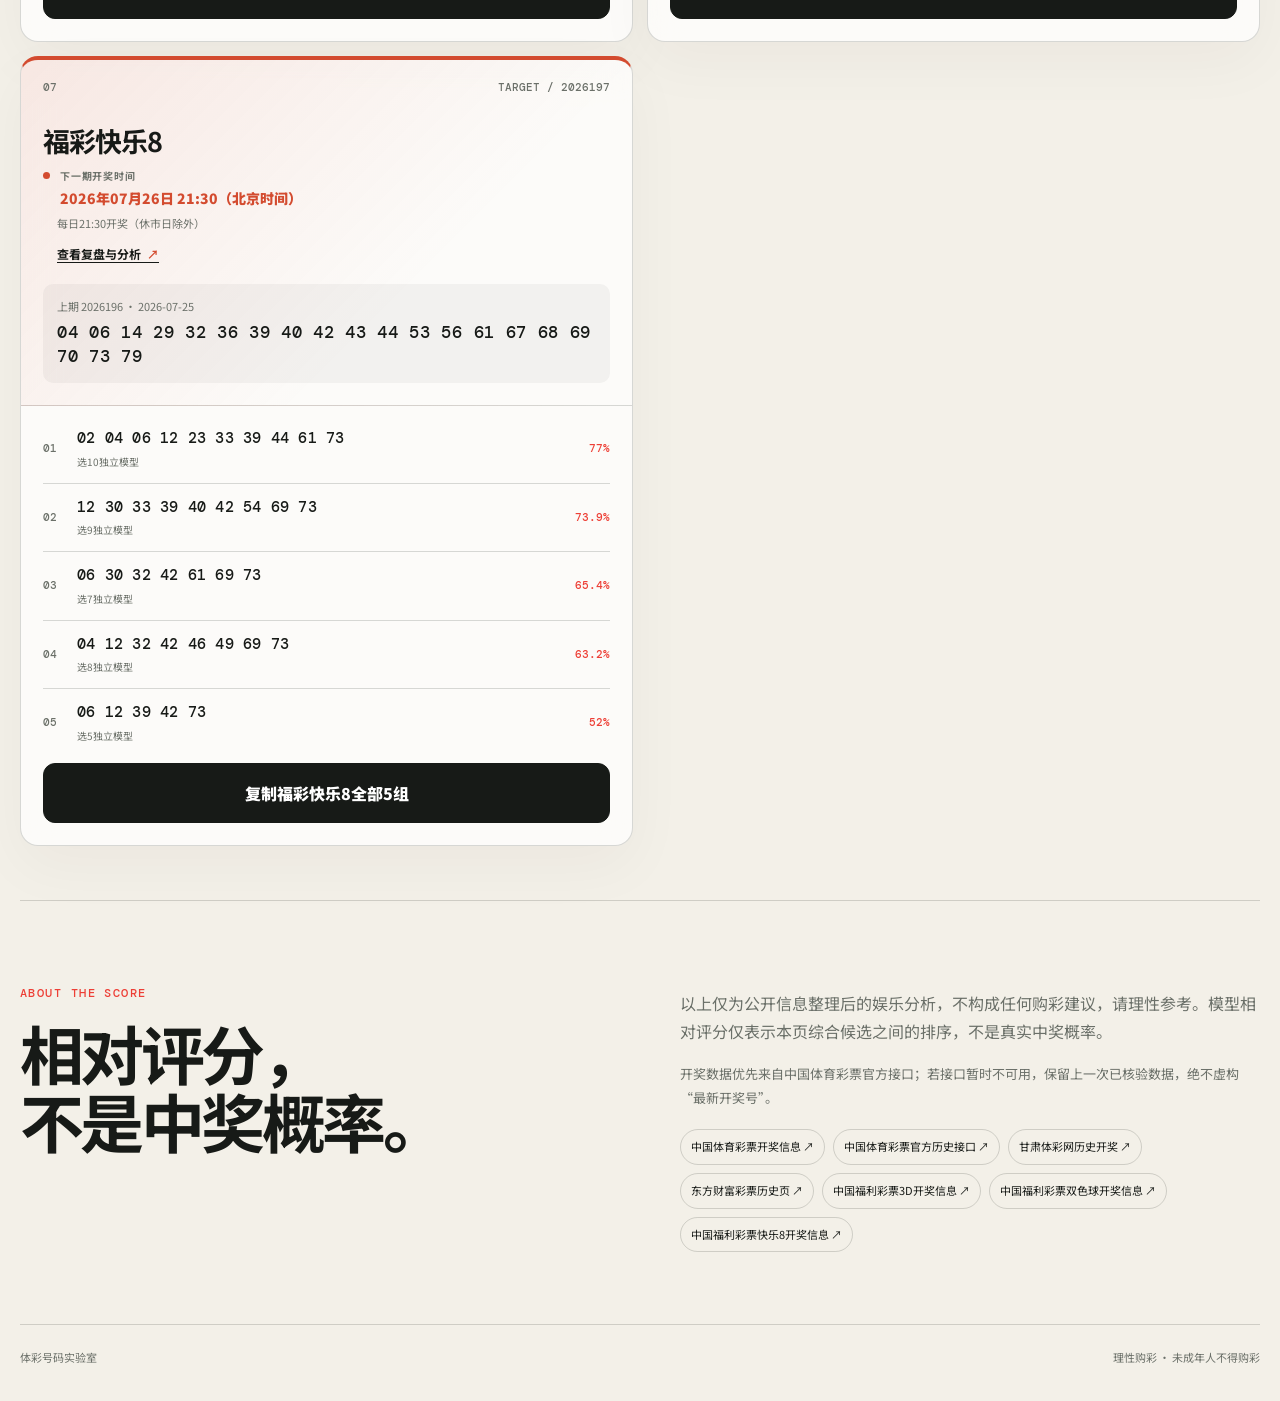
==== commit 914ffebe: "chore: bust dashboard style cache" ====
--- a/docs/index.html
+++ b/docs/index.html
@@ -8,7 +8,7 @@
   <link rel="preconnect" href="https://fonts.googleapis.com">
   <link rel="preconnect" href="https://fonts.gstatic.com" crossorigin>
   <link href="https://fonts.googleapis.com/css2?family=DM+Mono:wght@400;500&family=Noto+Sans+SC:wght@400;500;600;700;900&display=swap" rel="stylesheet">
-  <link rel="stylesheet" href="./assets/css/app.css?v=20260722-1">
+  <link rel="stylesheet" href="./assets/css/app.css?v=20260726-2">
 </head>
 <body>
   <div class="ambient ambient-a"></div>
--- a/docs/assets/css/app.css
+++ b/docs/assets/css/app.css
@@ -7,6 +7,10 @@
   --red: #ed3f36;
   --blue: #225bd6;
   --acid: #dfff54;
+  --ticai-accent: #225bd6;
+  --ticai-soft: rgba(34,91,214,.10);
+  --fucai-accent: #d34b2f;
+  --fucai-soft: rgba(211,75,47,.11);
 }
 
 * { box-sizing: border-box; }
@@ -33,6 +37,10 @@
 .brand-mark { display: grid; place-items: center; width: 31px; height: 31px; color: white; background: var(--ink); border-radius: 50%; font: 900 16px/1 "Noto Sans SC"; }
 .theme-nav { display: flex; flex-wrap: wrap; justify-content: flex-end; gap: 9px; }
 .theme-nav a { padding: 11px 15px; color: var(--ink); background: rgba(255,255,255,.62); border: 1px solid var(--line); border-radius: 10px; text-decoration: none; font-size: 13px; font-weight: 800; transition: color .18s, background .18s, border-color .18s, transform .18s; }
+.theme-nav a[href*="fc3d"], .theme-nav a[href*="ssq"], .theme-nav a[href*="kl8"] { border-color: rgba(211,75,47,.34); }
+.theme-nav a[href*="dlt"], .theme-nav a[href*="pl3"], .theme-nav a[href*="pl5"], .theme-nav a[href*="qxc"] { border-color: rgba(34,91,214,.32); }
+.theme-nav a[href*="fc3d"]:hover, .theme-nav a[href*="ssq"]:hover, .theme-nav a[href*="kl8"]:hover { color: white; background: var(--fucai-accent); border-color: var(--fucai-accent); transform: translateY(-2px); }
+.theme-nav a[href*="dlt"]:hover, .theme-nav a[href*="pl3"]:hover, .theme-nav a[href*="pl5"]:hover, .theme-nav a[href*="qxc"]:hover { color: white; background: var(--ticai-accent); border-color: var(--ticai-accent); transform: translateY(-2px); }
 .theme-nav a:hover { color: white; background: var(--blue); border-color: var(--blue); transform: translateY(-2px); }
 .theme-nav a:focus-visible { outline: 3px solid var(--blue); outline-offset: 2px; }
 .hero-grid { display: grid; grid-template-columns: 1.55fr .7fr; align-items: end; gap: 80px; margin-top: 54px; }
@@ -72,7 +80,7 @@
 .daily-results-list { display: grid; grid-template-columns: repeat(3, minmax(0, 1fr)); gap: 10px; }
 .daily-result { display: grid; grid-template-columns: 1fr auto; gap: 8px 12px; align-items: center; padding: 17px 18px; background: var(--card); border: 1px solid var(--line); border-radius: 13px; }
 .daily-result-name { font-size: 13px; font-weight: 900; }
-.daily-result-value { grid-column: 1 / 3; font: 500 17px/1.4 "DM Mono", monospace; letter-spacing: .04em; }
+.daily-result-value { grid-column: 1 / 3; min-width: 0; font: 500 17px/1.4 "DM Mono", monospace; letter-spacing: .04em; white-space: normal; overflow-wrap: anywhere; word-break: break-word; }
 .daily-result-copy { grid-column: 2; grid-row: 1; padding: 4px 0; color: var(--blue); background: none; border: 0; cursor: pointer; font-size: 12px; font-weight: 800; }
 .daily-result-copy:hover { color: var(--red); }
 .draw-board { padding: 42px 0; border-bottom: 1px solid var(--line); }
@@ -86,19 +94,30 @@
 .draw-board-table tbody tr:last-child td { border-bottom: 0; }
 .draw-board-table tbody tr { transition: background .18s; }
 .draw-board-table tbody tr:hover { background: rgba(26,95,255,.045); }
+.draw-board-table tbody tr.sector-fucai:hover { background: var(--fucai-soft); }
 .draw-board-game { display: grid; gap: 8px; color: inherit; text-decoration: none; }
 .draw-board-game strong { font-size: 16px; }
 .draw-board-index { color: var(--red); font: 500 10px/1 "DM Mono", monospace; letter-spacing: .1em; }
 .draw-board-table time { color: var(--blue); font-size: 14px; font-weight: 900; line-height: 1.5; }
+.draw-board-table .is-today-draw { background: rgba(26,95,255,.06); }
+.draw-today-badge { display: inline-block; margin: 0 8px 5px 0; padding: 4px 7px; border-radius: 999px; background: var(--red); color: #fff; font: 800 10px/1 "DM Mono", monospace; letter-spacing: .04em; vertical-align: middle; }
 .draw-board-issue { font: 700 13px/1.4 "DM Mono", monospace; }
 .draw-board-schedule { color: var(--muted); font-size: 11px; }
 .draw-board-refresh { margin: 10px 2px 0; color: var(--muted); font-size: 11px; }
 .games { display: grid; grid-template-columns: repeat(2, minmax(0, 1fr)); grid-auto-rows: 1fr; gap: 14px; padding-bottom: 54px; }
 .game-card { display: flex; flex-direction: column; min-width: 0; background: var(--card); border: 1px solid var(--line); border-radius: 18px; overflow: hidden; backdrop-filter: blur(18px); box-shadow: 0 20px 60px rgba(40,38,30,.04); }
+.game-card { border-top: 4px solid var(--ticai-accent); }
+.game-card.sector-fucai { border-top-color: var(--fucai-accent); }
+.game-card.sector-ticai .game-head { background: linear-gradient(135deg, var(--ticai-soft), transparent 65%); }
+.game-card.sector-fucai .game-head { background: linear-gradient(135deg, var(--fucai-soft), transparent 65%); }
 .game-head { padding: 22px; border-bottom: 1px solid var(--line); }
 .game-index { display: flex; justify-content: space-between; color: var(--muted); font: 500 11px/1 "DM Mono", monospace; }
 .game-head h2 { margin: 28px 0 8px; font-size: 27px; letter-spacing: -.04em; }
 .draw-time { display: grid; grid-template-columns: auto 1fr; align-items: center; gap: 5px 10px; margin: 0; color: var(--blue); }
+.game-card.sector-ticai .draw-time, .game-card.sector-ticai .detail-link span { color: var(--ticai-accent); }
+.game-card.sector-fucai .draw-time, .game-card.sector-fucai .detail-link span { color: var(--fucai-accent); }
+.game-card.sector-ticai .draw-time::before { background: var(--ticai-accent); }
+.game-card.sector-fucai .draw-time::before { background: var(--fucai-accent); }
 .draw-time::before { content: ""; width: 7px; height: 7px; border-radius: 50%; background: var(--blue); }
 .draw-time span { grid-column: 2; color: var(--muted); font-size: 10px; font-weight: 700; letter-spacing: .08em; }
 .draw-time time { grid-column: 2; font-size: 14px; font-weight: 900; }
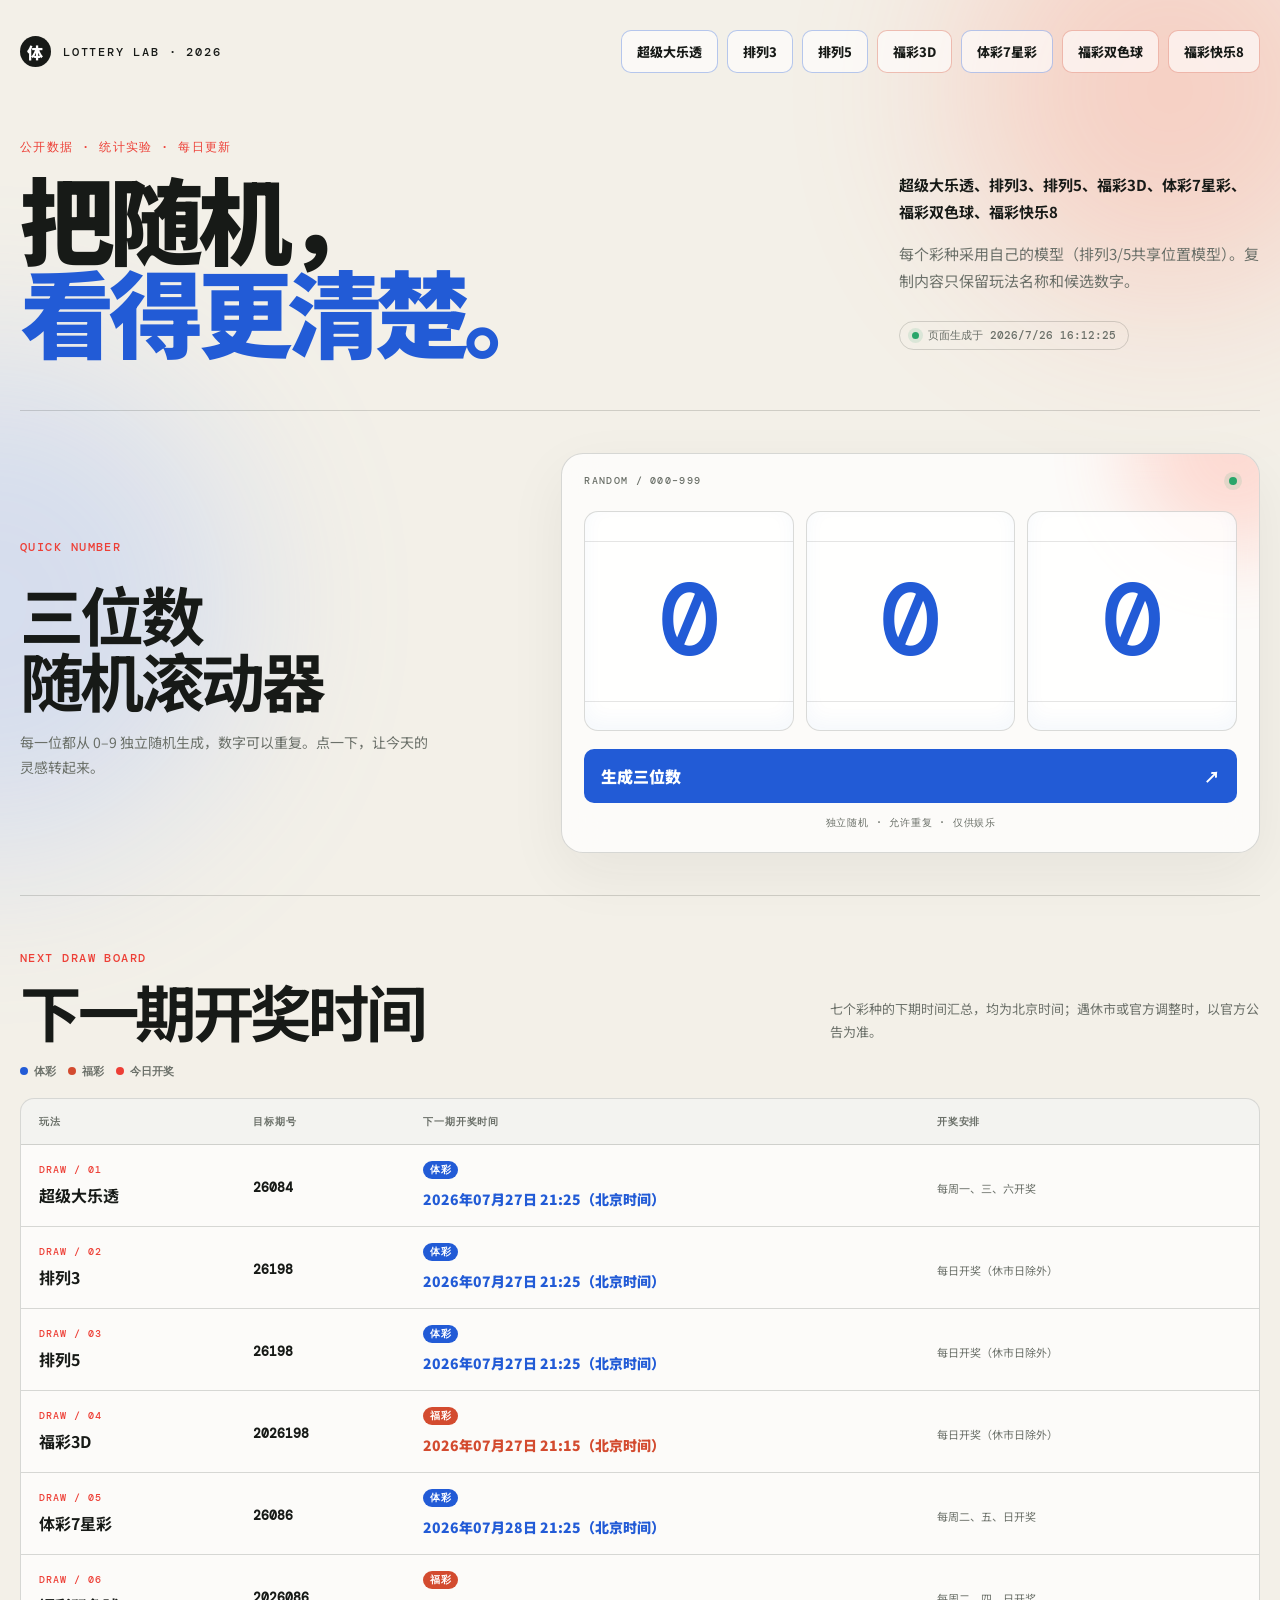
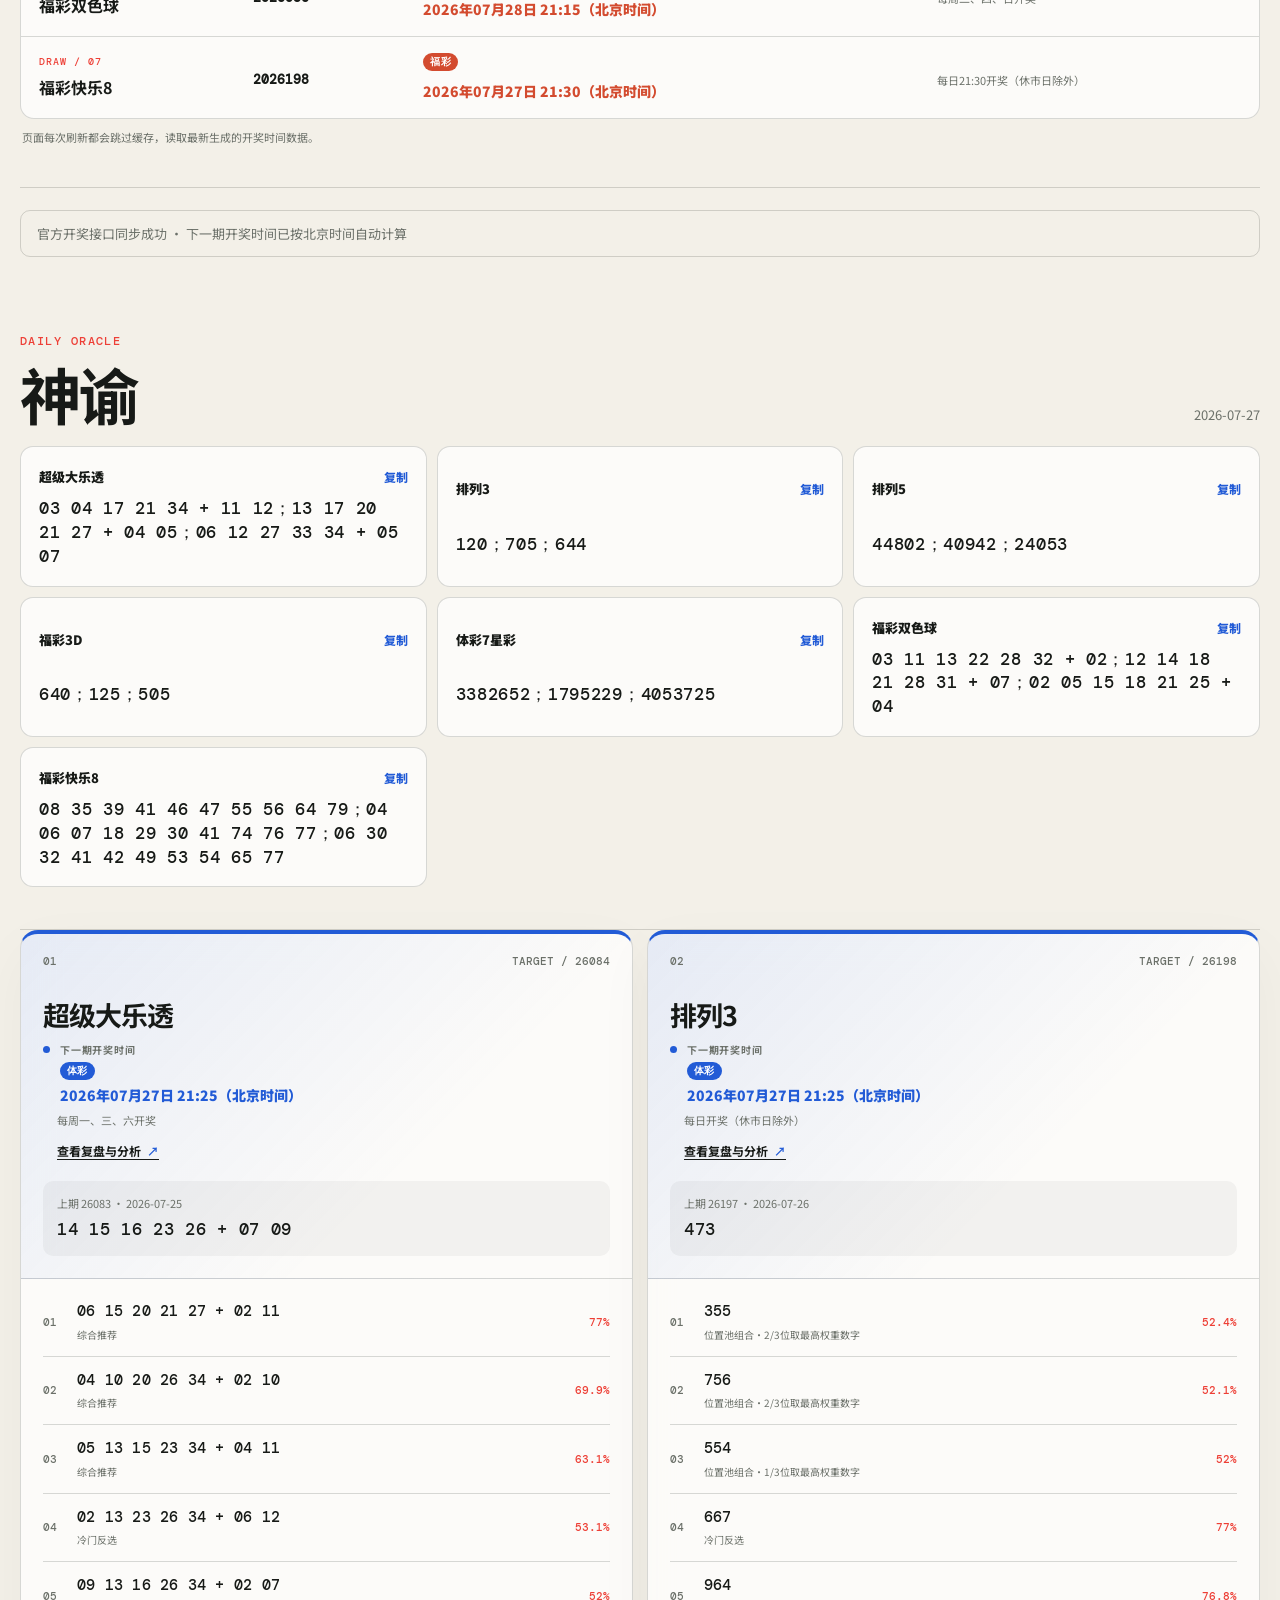
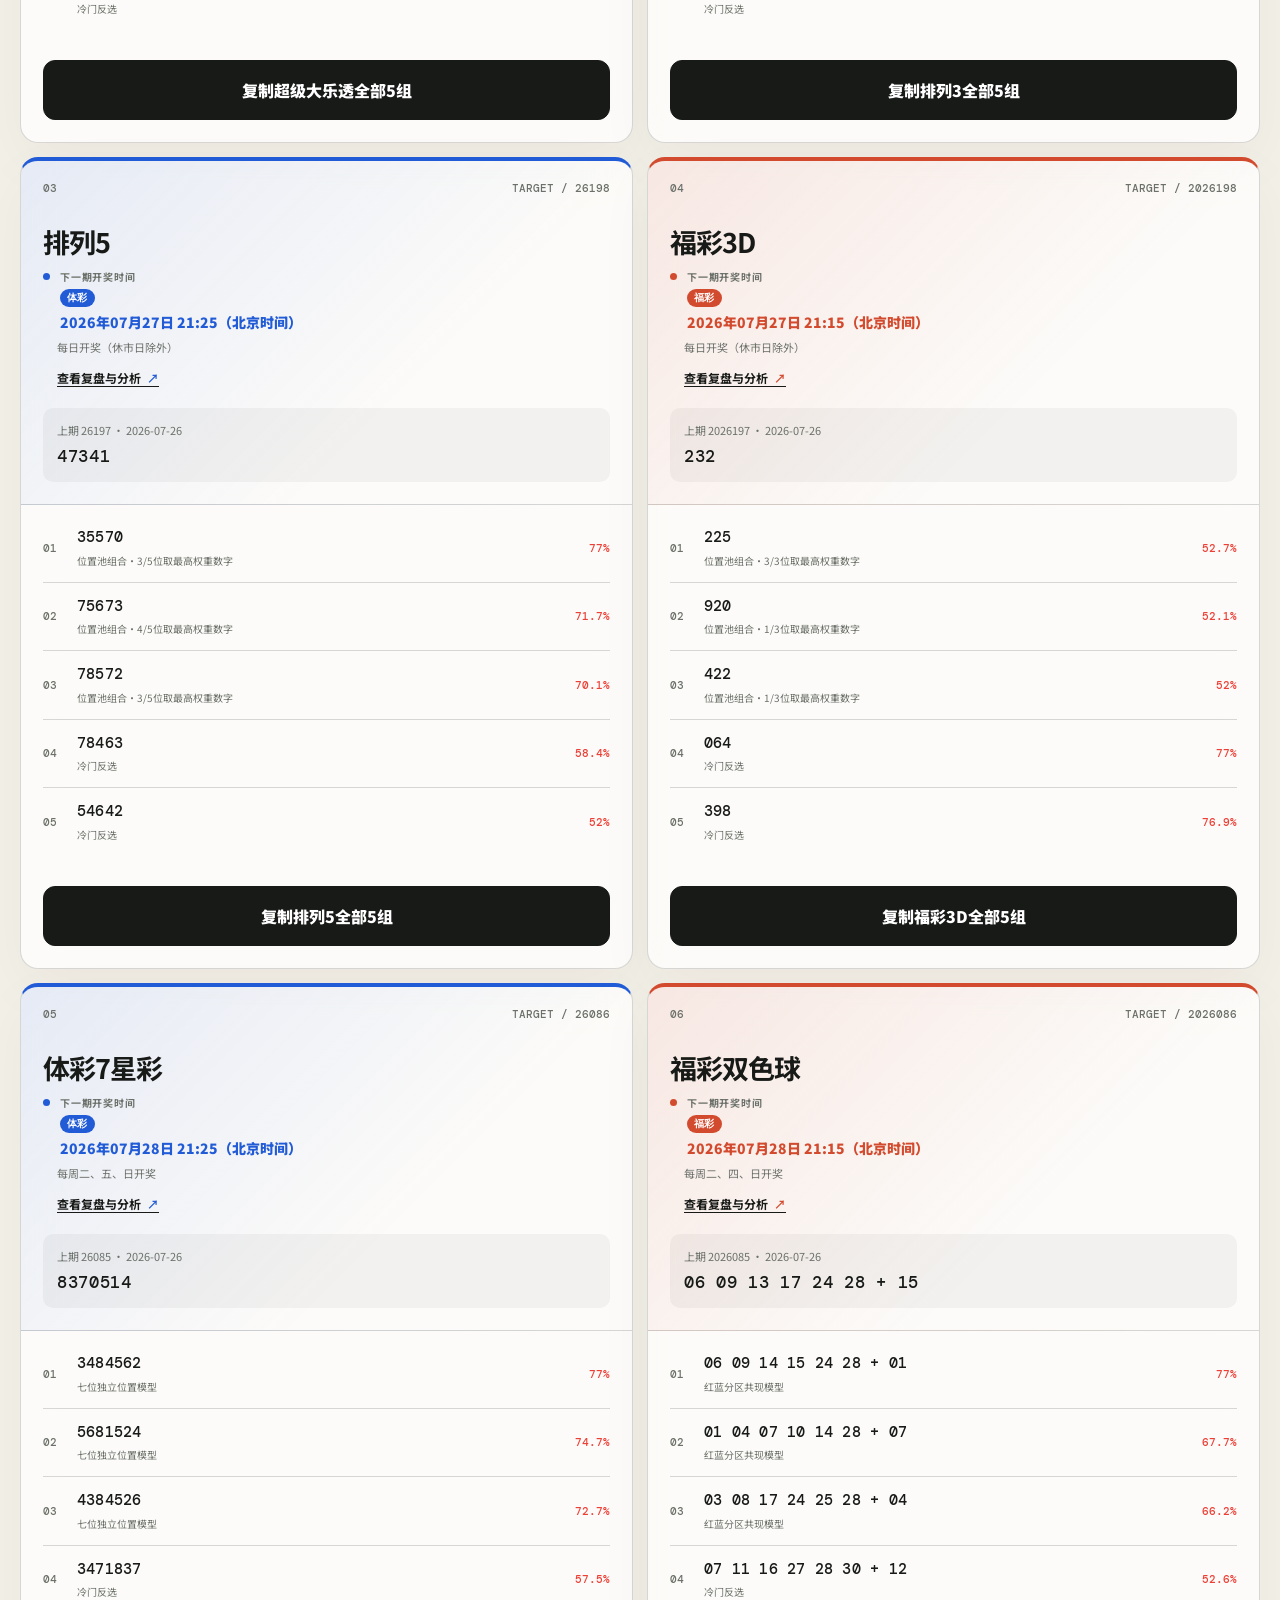
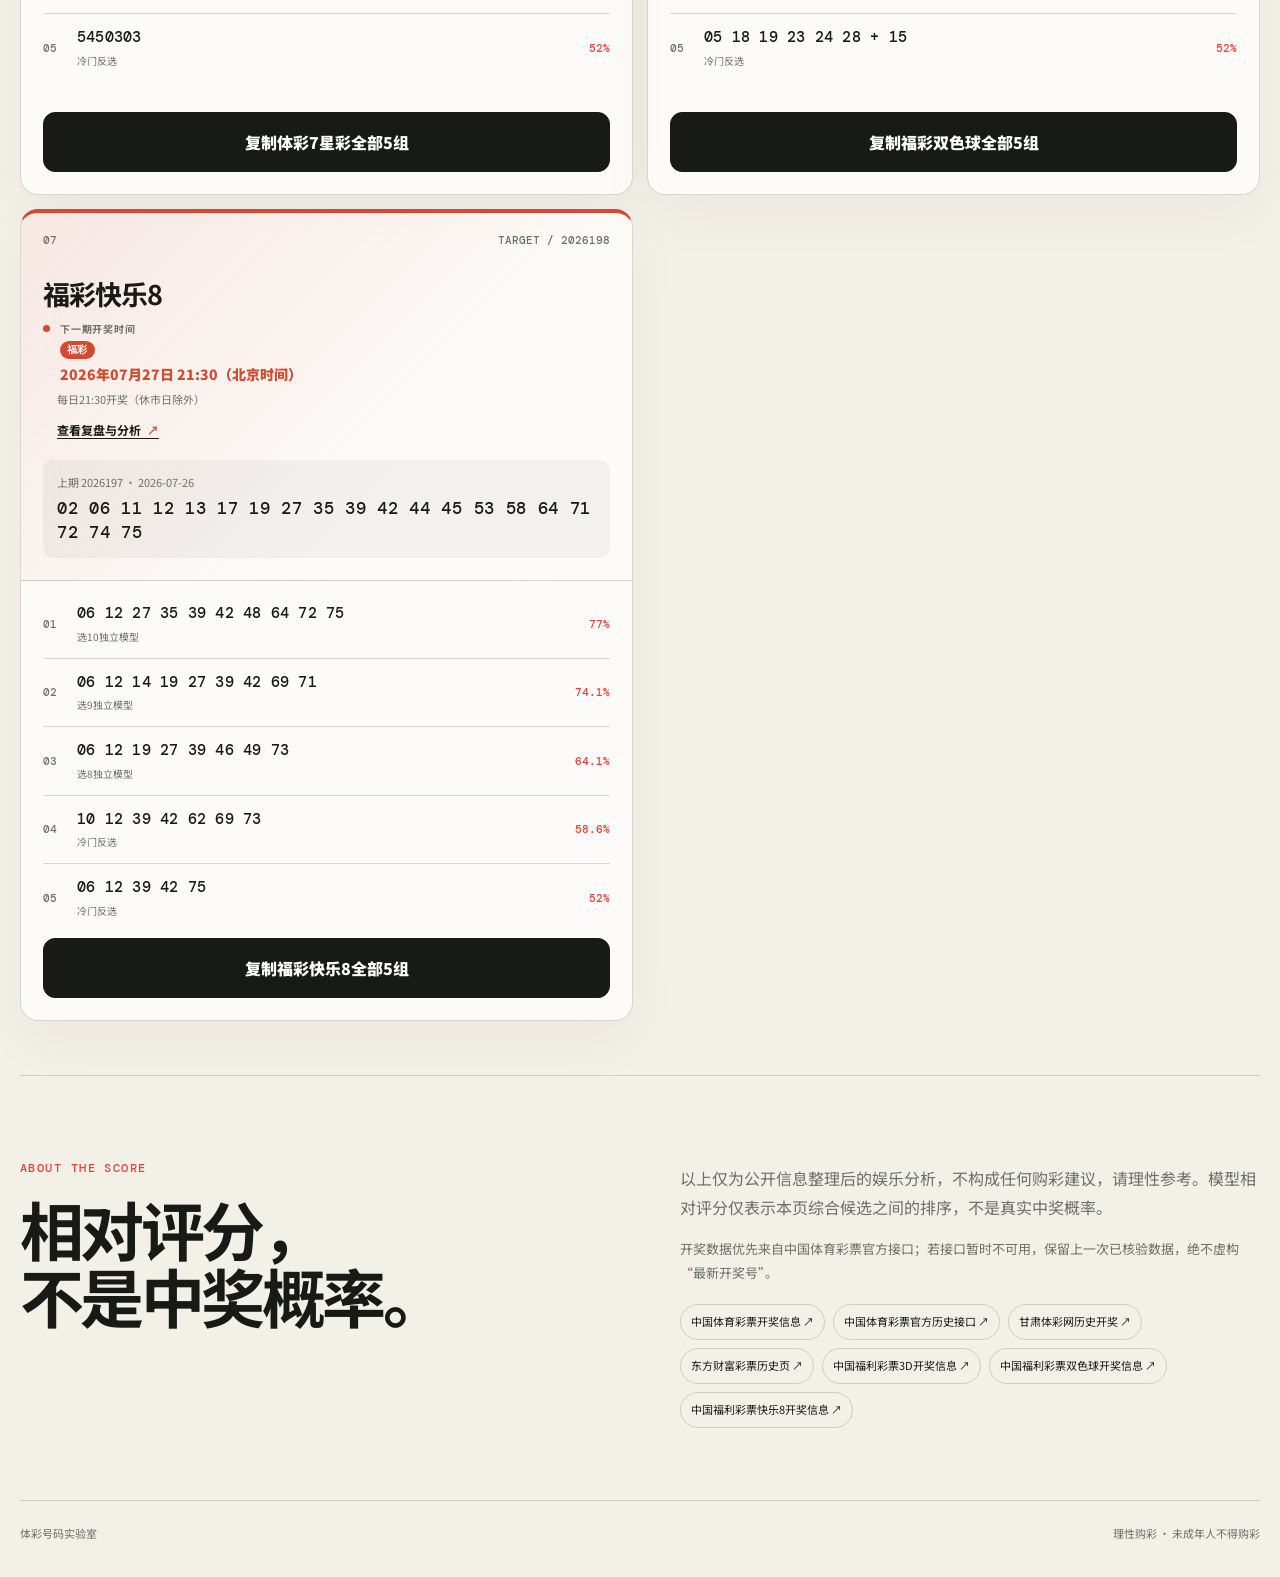
==== commit 613e292a: "feat(models): split all predictions into primary and reverse picks" ====
--- a/docs/index.html
+++ b/docs/index.html
@@ -72,7 +72,12 @@
         </div>
         <p class="draw-board-note">七个彩种的下期时间汇总，均为北京时间；遇休市或官方调整时，以官方公告为准。</p>
       </div>
-      <div class="draw-board-table-wrap">
+      <div class="draw-board-legend" aria-label="开奖时间标签说明">
+        <span><i class="legend-dot legend-ticai"></i>体彩</span>
+        <span><i class="legend-dot legend-fucai"></i>福彩</span>
+        <span><i class="legend-dot legend-today"></i>今日开奖</span>
+      </div>
+      <div class="draw-board-table-wrap">
         <table class="draw-board-table">
           <thead>
             <tr>
--- a/docs/assets/css/app.css
+++ b/docs/assets/css/app.css
@@ -87,6 +87,12 @@
 .draw-board-head { display: flex; align-items: end; justify-content: space-between; gap: 24px; margin-bottom: 20px; }
 .draw-board-head h2 { margin: 10px 0 0; font-size: clamp(34px, 4.8vw, 62px); line-height: 1.05; letter-spacing: -.055em; }
 .draw-board-note { max-width: 430px; margin: 0; color: var(--muted); font-size: 13px; line-height: 1.75; }
+.draw-board-legend { display: flex; flex-wrap: wrap; gap: 12px; margin: 14px 0 20px; color: var(--muted); font: 700 11px/1.3 "DM Mono", monospace; }
+.draw-board-legend span { display: inline-flex; align-items: center; gap: 6px; }
+.legend-dot { width: 8px; height: 8px; border-radius: 50%; }
+.legend-ticai { background: var(--ticai-accent); }
+.legend-fucai { background: var(--fucai-accent); }
+.legend-today { background: var(--red); }
 .draw-board-table-wrap { overflow-x: auto; background: var(--card); border: 1px solid var(--line); border-radius: 14px; }
 .draw-board-table { width: 100%; min-width: 760px; border-collapse: collapse; }
 .draw-board-table th, .draw-board-table td { padding: 16px 18px; text-align: left; border-bottom: 1px solid var(--line); }
@@ -99,8 +105,14 @@
 .draw-board-game strong { font-size: 16px; }
 .draw-board-index { color: var(--red); font: 500 10px/1 "DM Mono", monospace; letter-spacing: .1em; }
 .draw-board-table time { color: var(--blue); font-size: 14px; font-weight: 900; line-height: 1.5; }
+.draw-board-table tr.sector-fucai time { color: var(--fucai-accent); }
+.draw-board-table tr.sector-ticai time { color: var(--ticai-accent); }
 .draw-board-table .is-today-draw { background: rgba(26,95,255,.06); }
-.draw-today-badge { display: inline-block; margin: 0 8px 5px 0; padding: 4px 7px; border-radius: 999px; background: var(--red); color: #fff; font: 800 10px/1 "DM Mono", monospace; letter-spacing: .04em; vertical-align: middle; }
+.draw-time-tags { display: flex; flex-wrap: wrap; align-items: center; gap: 6px; margin-bottom: 7px; }
+.draw-sector-badge, .draw-today-badge { display: inline-block; padding: 4px 7px; border-radius: 999px; color: #fff; font: 800 10px/1 "DM Mono", monospace; letter-spacing: .04em; vertical-align: middle; }
+.draw-sector-badge { background: var(--ticai-accent); }
+.sector-fucai .draw-sector-badge { background: var(--fucai-accent); }
+.draw-today-badge { background: var(--red); }
 .draw-board-issue { font: 700 13px/1.4 "DM Mono", monospace; }
 .draw-board-schedule { color: var(--muted); font-size: 11px; }
 .draw-board-refresh { margin: 10px 2px 0; color: var(--muted); font-size: 11px; }
@@ -119,7 +131,8 @@
 .game-card.sector-ticai .draw-time::before { background: var(--ticai-accent); }
 .game-card.sector-fucai .draw-time::before { background: var(--fucai-accent); }
 .draw-time::before { content: ""; width: 7px; height: 7px; border-radius: 50%; background: var(--blue); }
-.draw-time span { grid-column: 2; color: var(--muted); font-size: 10px; font-weight: 700; letter-spacing: .08em; }
+.draw-time > .draw-sector-badge, .draw-time > .draw-today-badge { grid-column: 2; justify-self: start; }
+.draw-time span:first-child { grid-column: 2; color: var(--muted); font-size: 10px; font-weight: 700; letter-spacing: .08em; }
 .draw-time time { grid-column: 2; font-size: 14px; font-weight: 900; }
 .schedule { margin: 7px 0 0 14px; color: var(--muted); font-size: 11px; }
 .detail-link { display: inline-flex; align-items: center; gap: 6px; margin: 14px 0 0 14px; color: var(--ink); font-size: 12px; font-weight: 700; text-decoration: none; border-bottom: 1px solid var(--ink); }
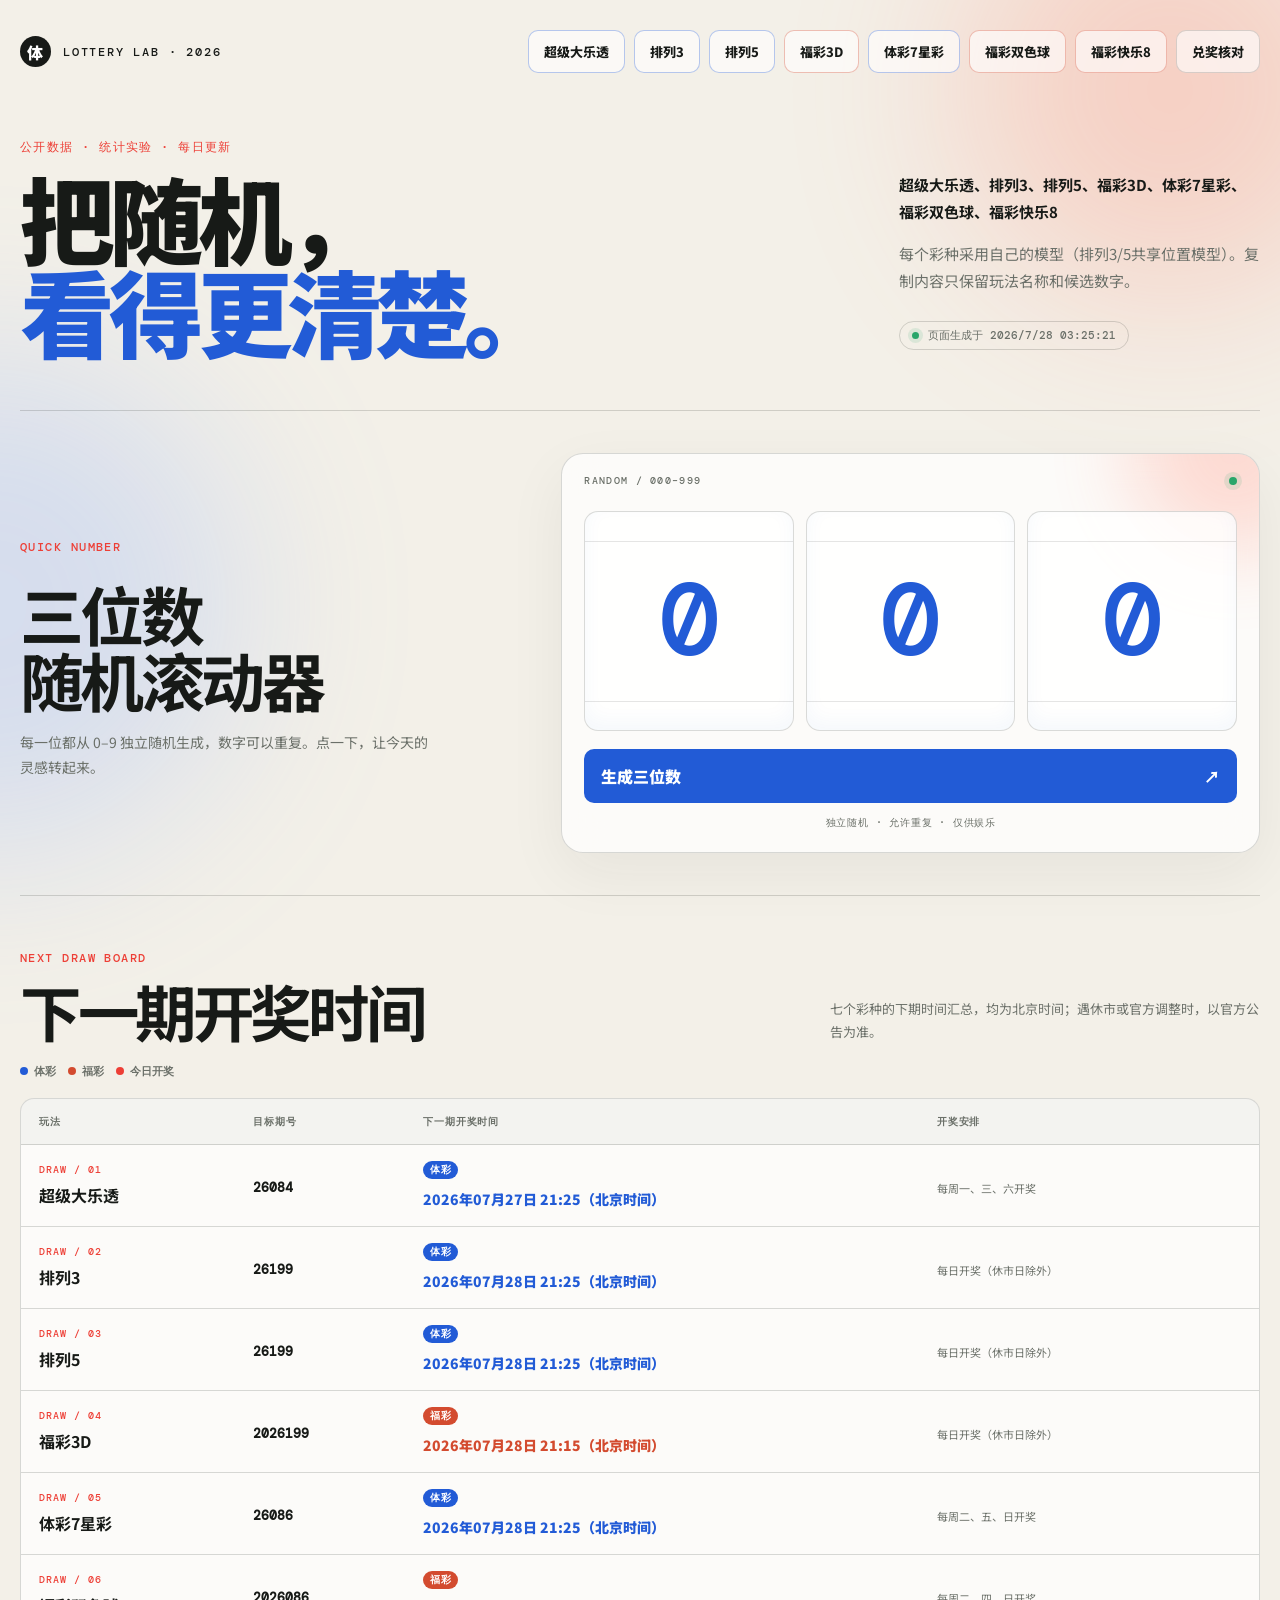
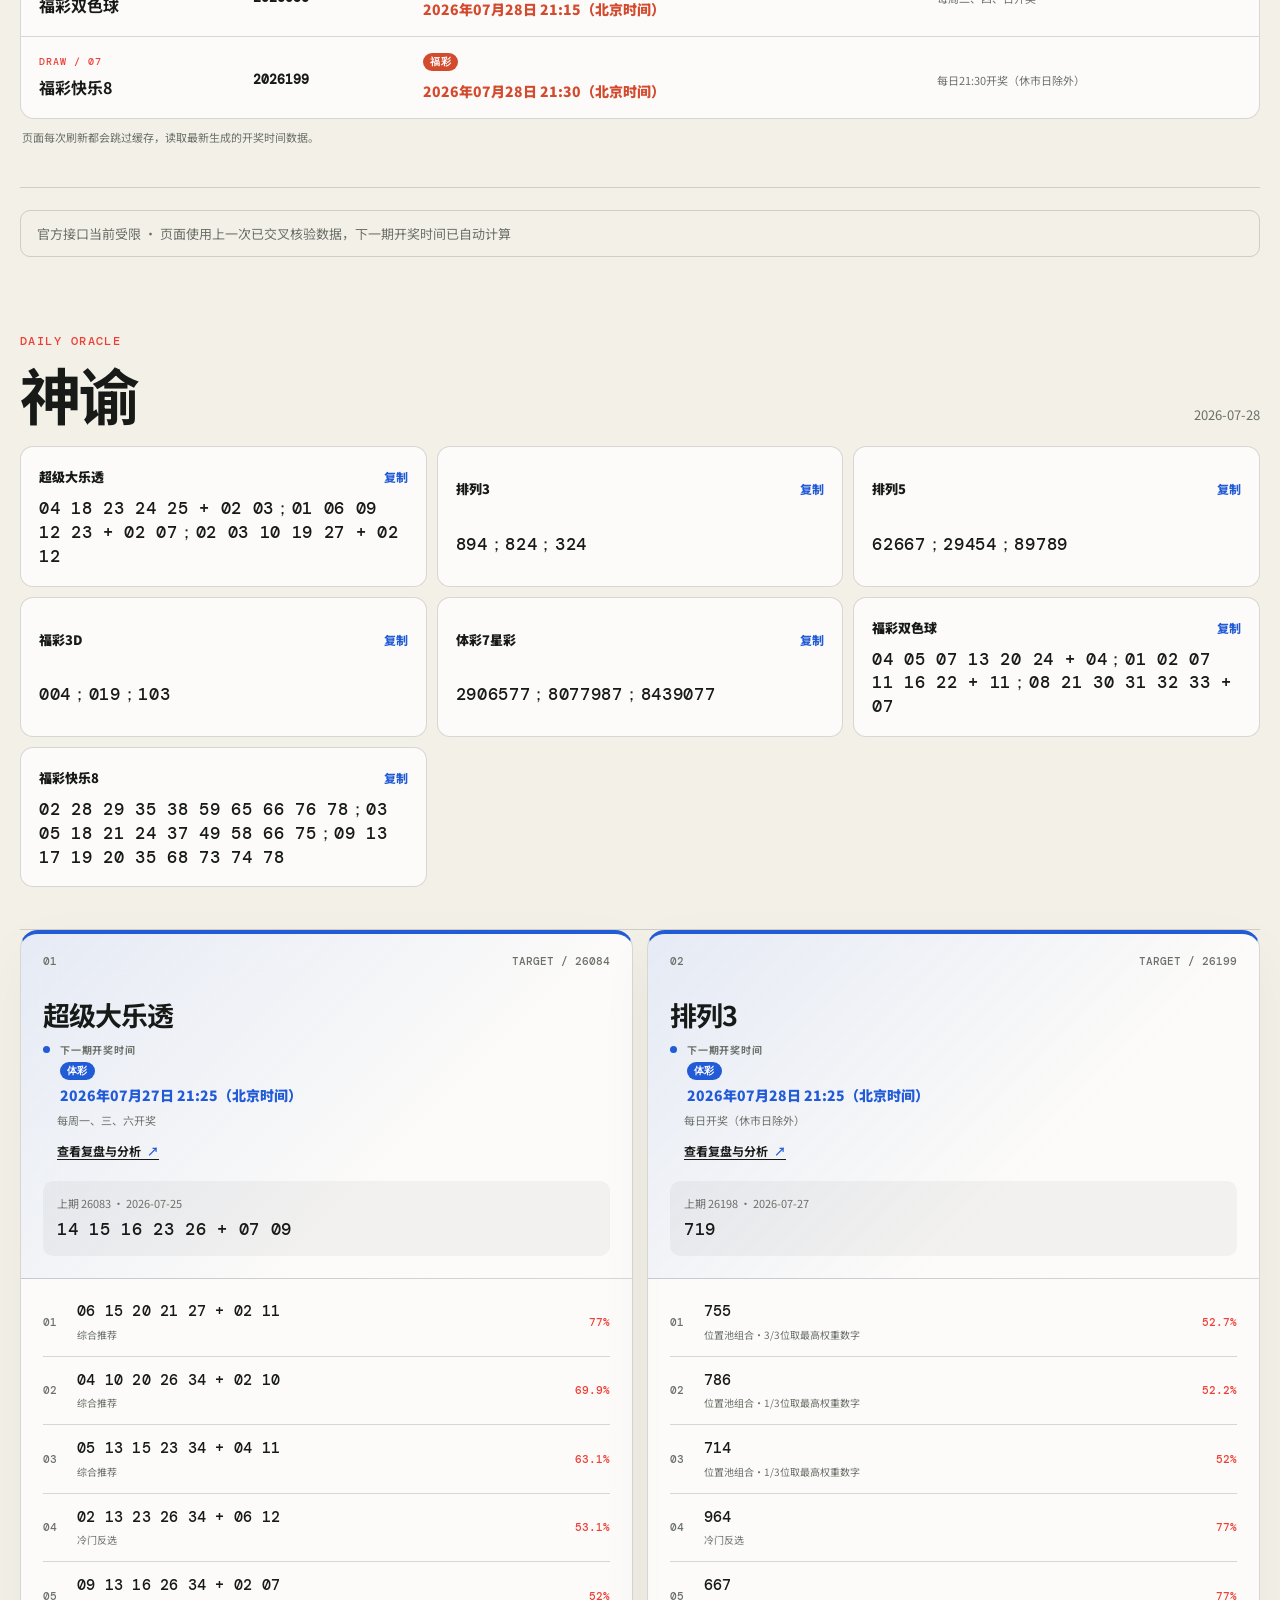
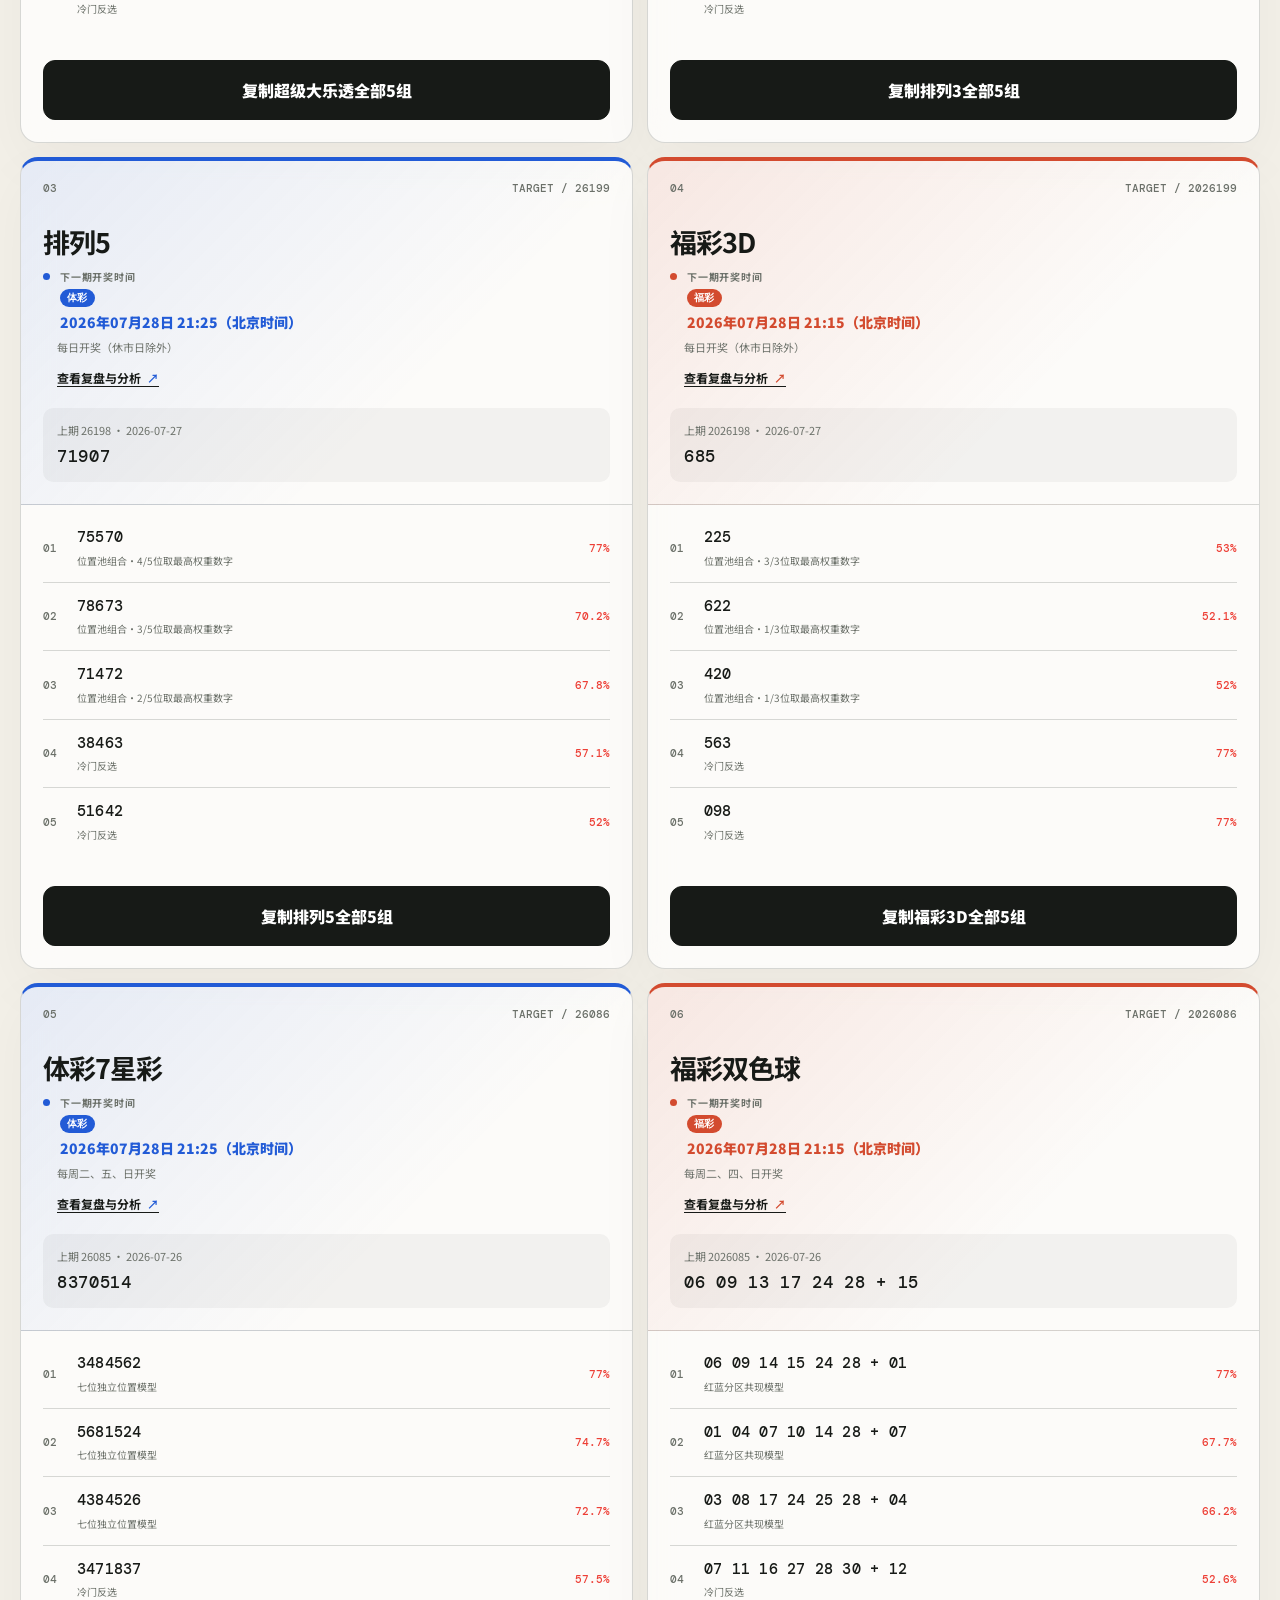
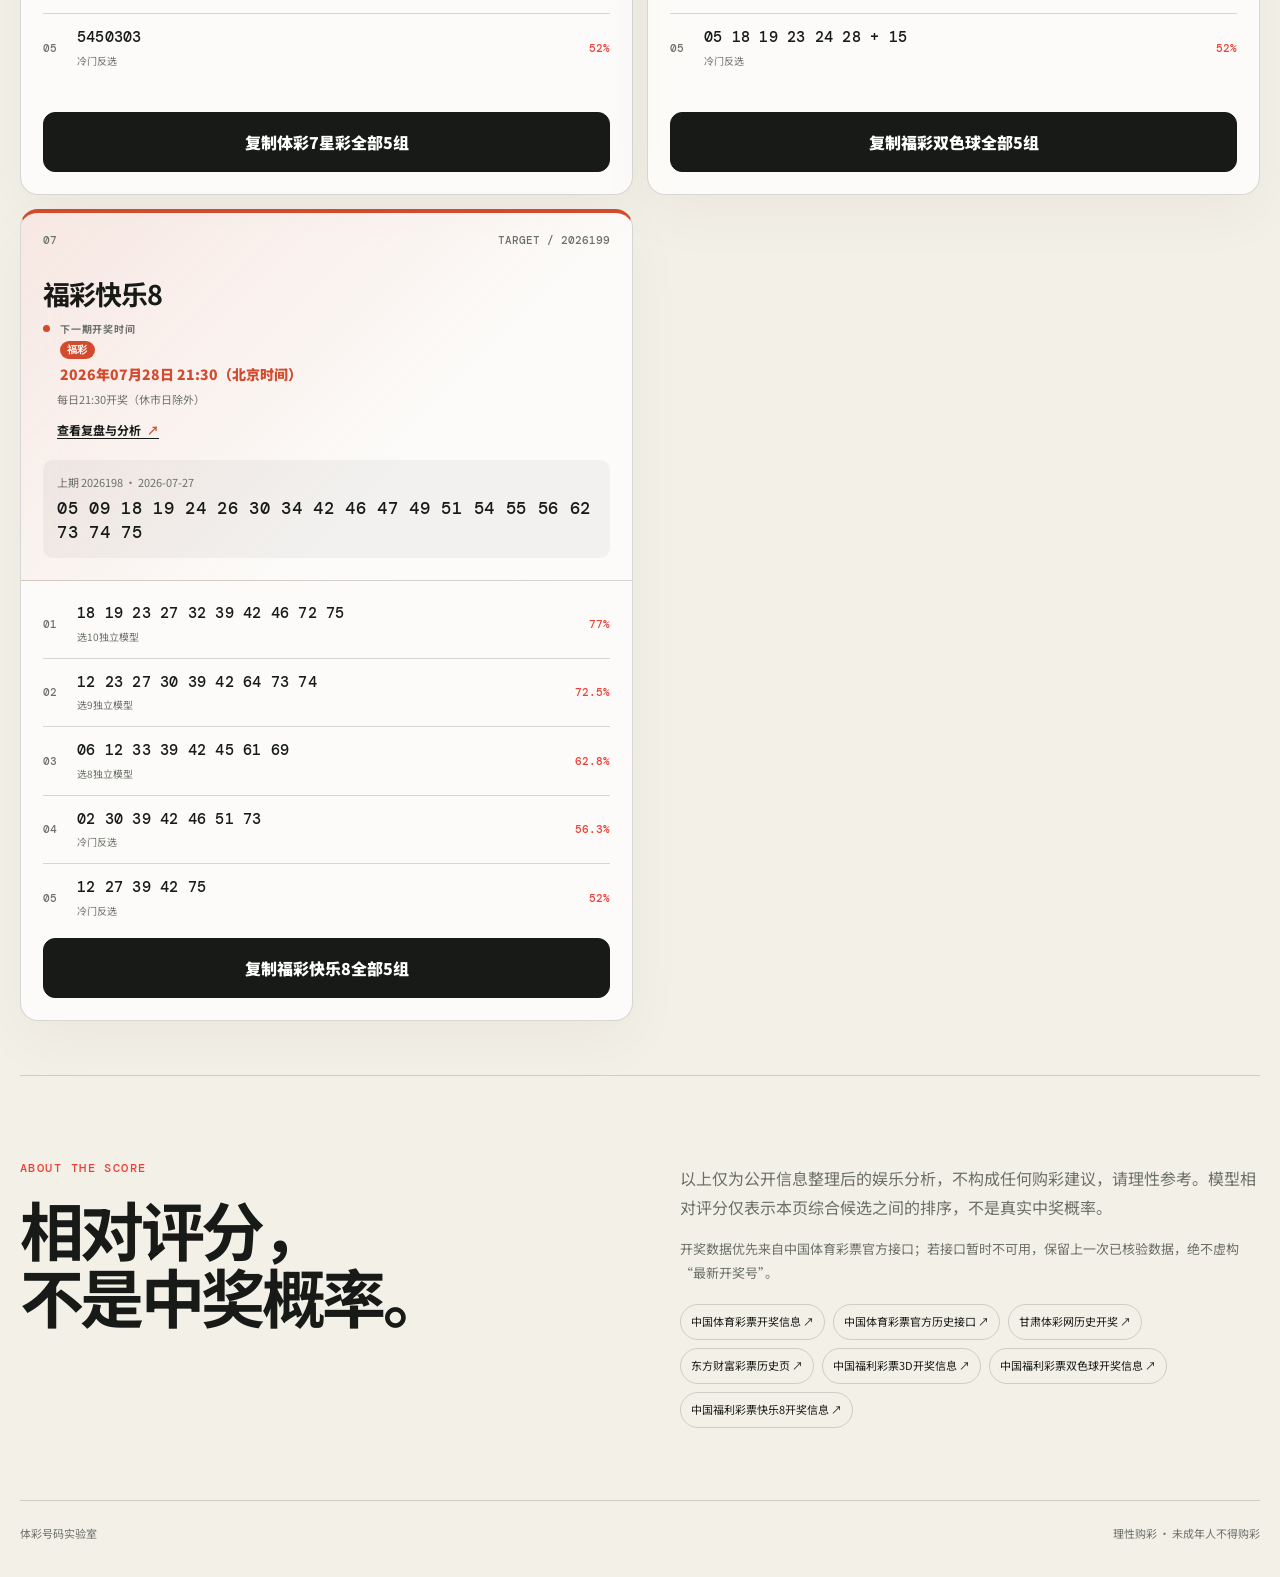
==== commit d13464f1: "feat: automate daily refresh and add ticket checker" ====
--- a/docs/index.html
+++ b/docs/index.html
@@ -25,6 +25,7 @@
           <a href="./qxc/">体彩7星彩</a>
           <a href="./ssq/">福彩双色球</a>
           <a href="./kl8/">福彩快乐8</a>
+          <a href="./check/">兑奖核对</a>
         </nav>
       </div>
       <div class="hero-grid">
